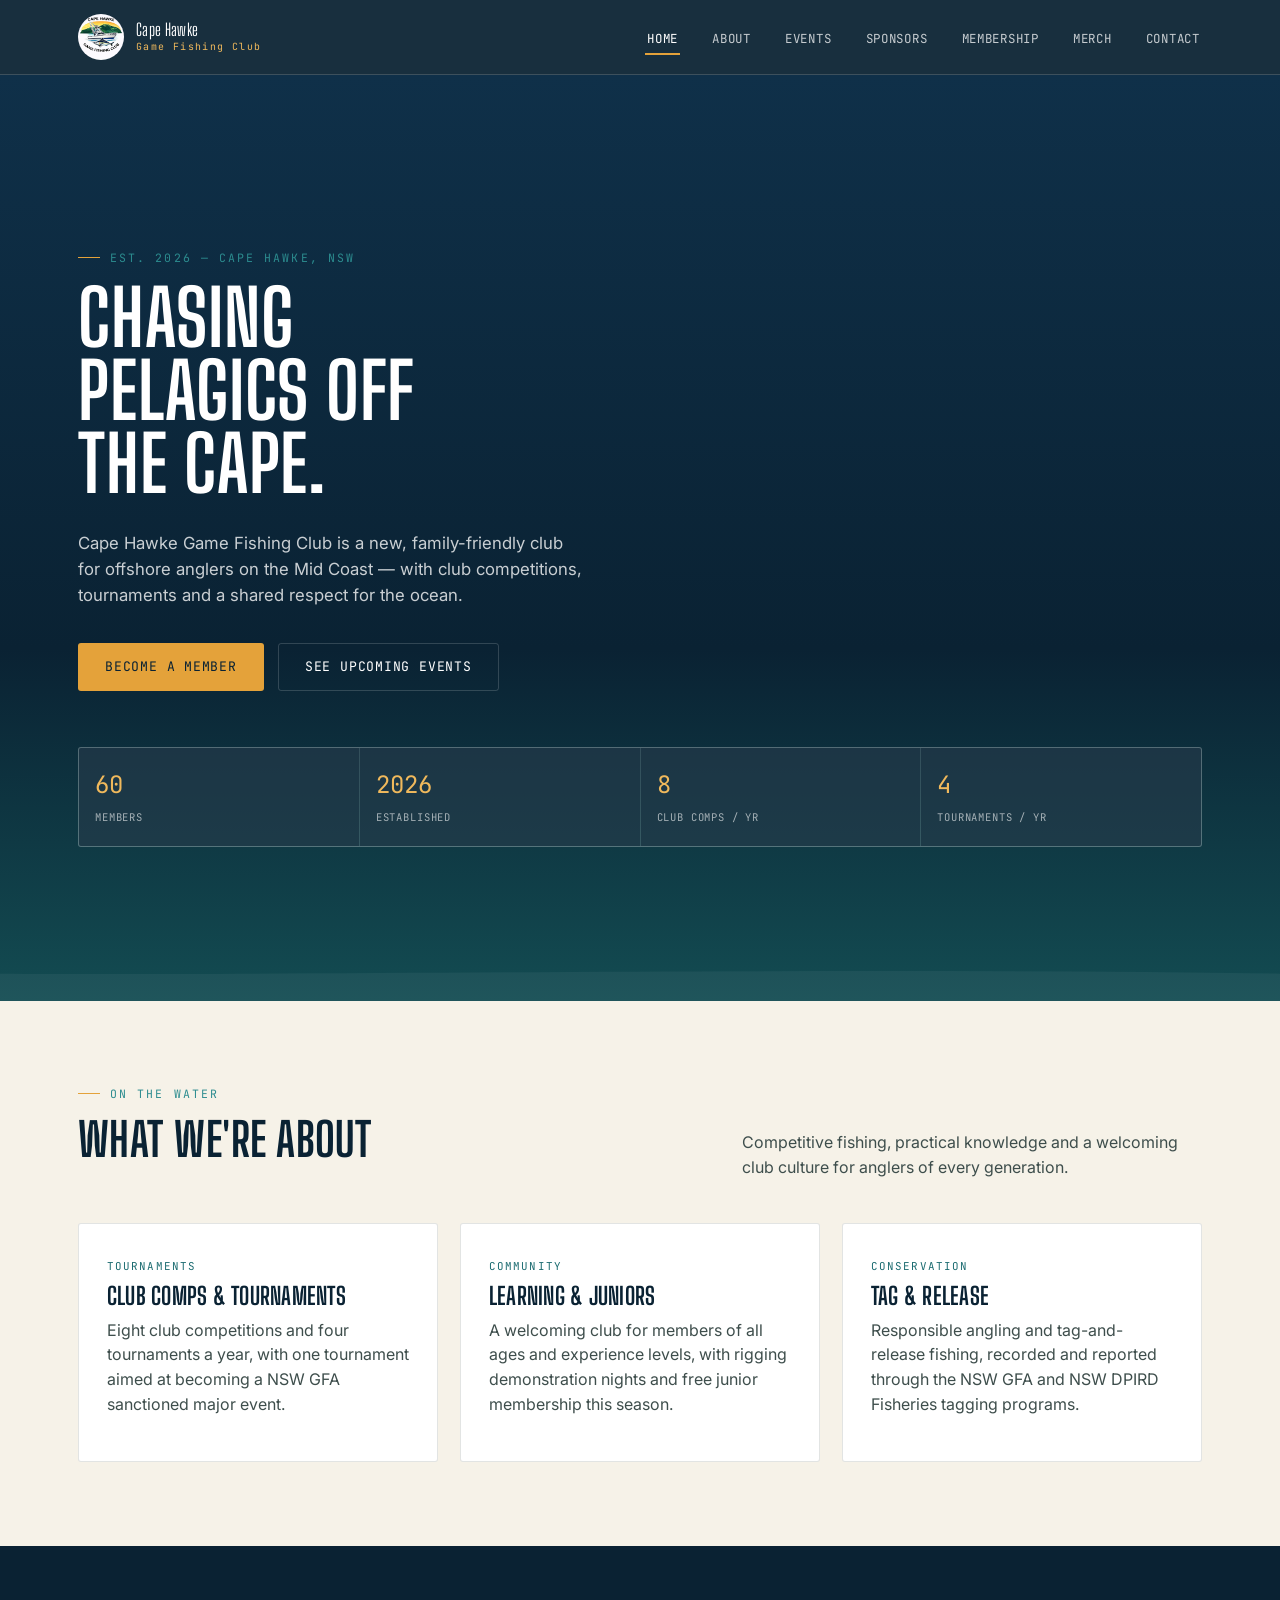
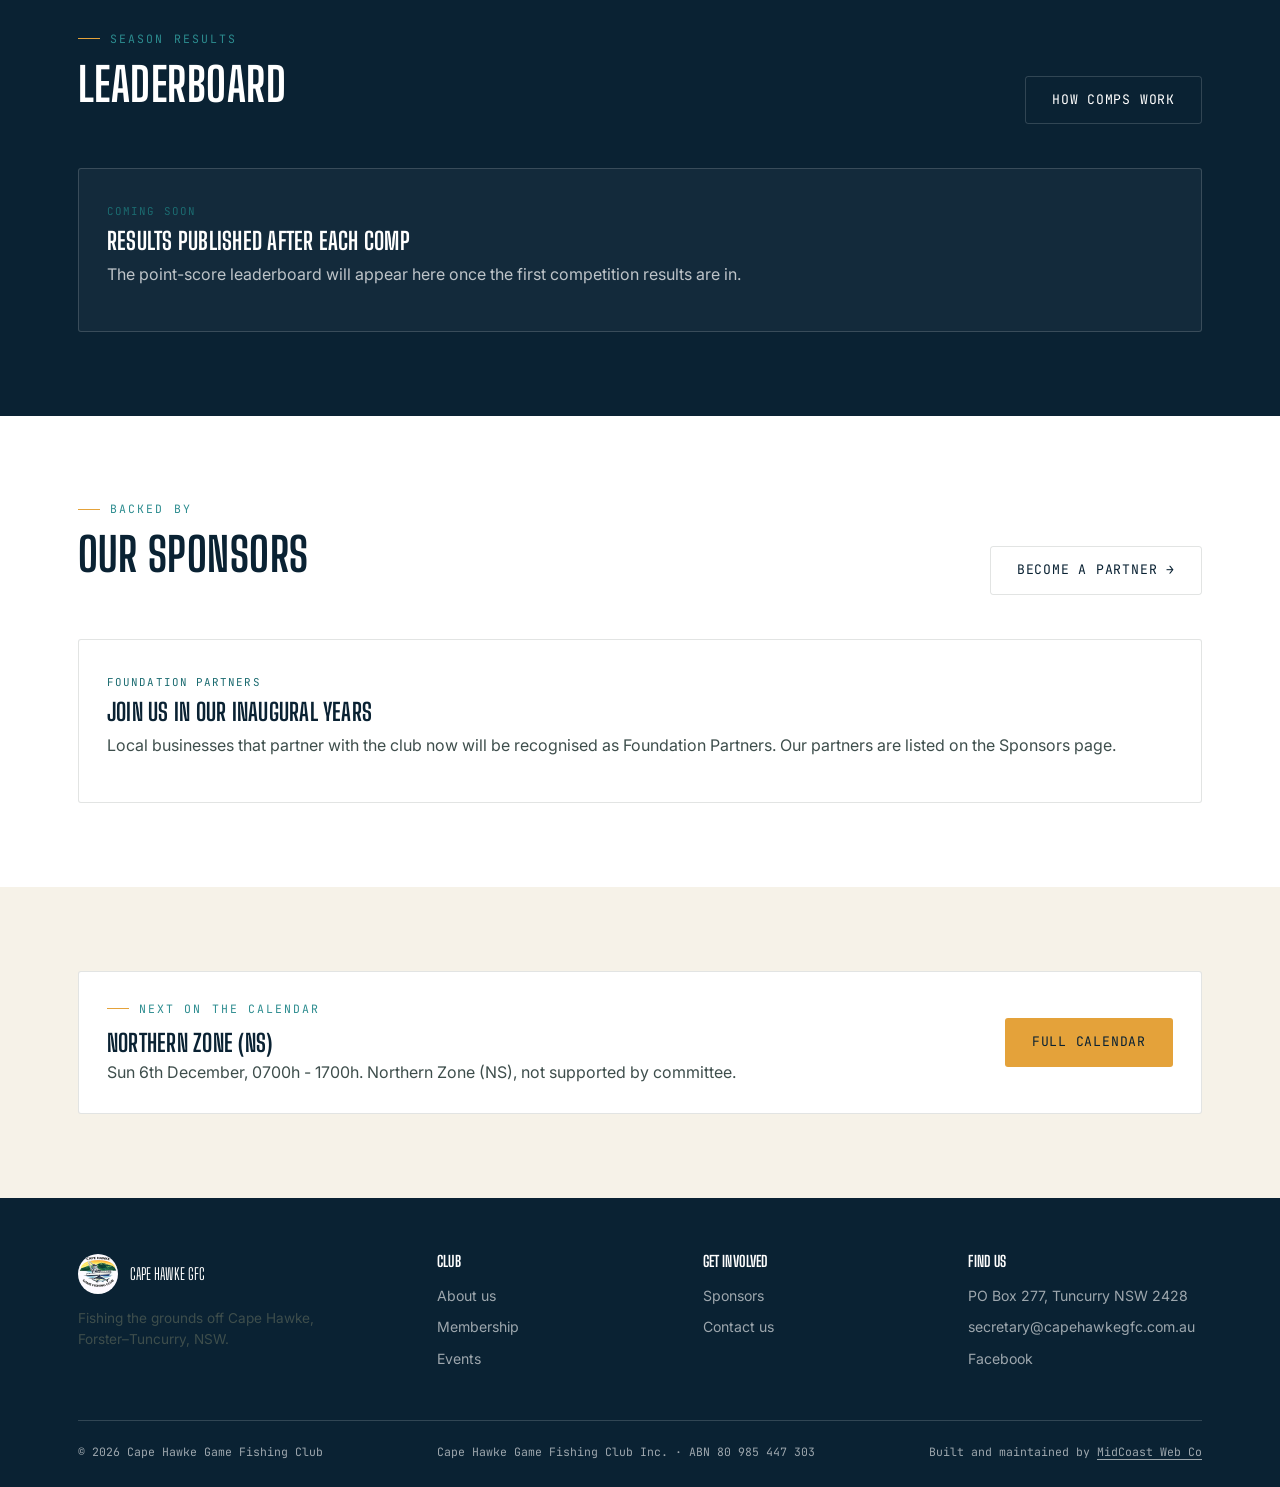
==== index.html @ 7301e750 "Update calendar from Annual Operations Planner - Coffs Harbour Hot Current Tournament now 28-31 Jan " ====
<!DOCTYPE html>
<html lang="en">
<head>
<meta charset="UTF-8"><meta name="viewport" content="width=device-width, initial-scale=1.0">
<title>Cape Hawke Game Fishing Club</title>
<meta name="description" content="Cape Hawke Game Fishing Club, Forster–Tuncurry NSW. Offshore game fishing, club tournaments, membership, sponsors and the season calendar.">
<link rel="canonical" href="https://capehawkegfc.com.au/">
<meta property="og:type" content="website">
<meta property="og:site_name" content="Cape Hawke Game Fishing Club">
<meta property="og:title" content="Cape Hawke Game Fishing Club">
<meta property="og:description" content="Cape Hawke Game Fishing Club, Forster–Tuncurry NSW. Offshore game fishing, club tournaments, membership, sponsors and the season calendar.">
<meta property="og:url" content="https://capehawkegfc.com.au/">
<meta property="og:image" content="https://capehawkegfc.com.au/assets/logo.jpg">

<link rel="preconnect" href="https://fonts.googleapis.com"><link href="https://fonts.googleapis.com/css2?family=Big+Shoulders+Display:wght@600;700;800&family=Inter:wght@400;500;600&family=JetBrains+Mono:wght@400;500&display=swap" rel="stylesheet">
<link rel="stylesheet" href="css/styles.css?v=20261016">
<script type="application/ld+json">{"@context": "https://schema.org", "@type": "SportsOrganization", "name": "Cape Hawke Game Fishing Club", "url": "https://capehawkegfc.com.au/", "logo": "https://capehawkegfc.com.au/assets/logo.jpg", "email": "secretary@capehawkegfc.com.au", "sport": "Game fishing", "address": {"@type": "PostalAddress", "streetAddress": "PO Box 277", "addressLocality": "Tuncurry", "addressRegion": "NSW", "postalCode": "2428", "addressCountry": "AU"}, "sameAs": ["https://www.facebook.com/profile.php?id=61580954534318"]}</script>
</head>
<body>
<header class="site-header"><nav class="nav">
  <a class="brand" href="index.html"><img src="assets/logo.jpg" alt="Cape Hawke Game Fishing Club logo"><span class="brand-text"><span class="name">Cape Hawke</span><span class="sub">Game Fishing Club</span></span></a>
  <button class="nav-toggle" aria-label="Toggle menu" aria-expanded="false">☰ Menu</button>
  <ul class="nav-links"><li><a href="index.html" aria-current="page">Home</a></li><li><a href="about.html">About</a></li><li><a href="events.html">Events</a></li><li><a href="sponsors.html">Sponsors</a></li><li><a href="membership.html">Membership</a></li><li><a href="shop.html">Merch</a></li><li><a href="contact.html">Contact</a></li></ul>
</nav></header>
<main>
<section class="hero"><div class="hero-inner">
  <div class="eyebrow">Est. 2026 — Cape Hawke, NSW</div>
  <h1>Chasing pelagics off the Cape.</h1>
  <p class="lede">Cape Hawke Game Fishing Club is a new, family-friendly club for offshore anglers on the Mid Coast — with club competitions, tournaments and a shared respect for the ocean.</p>
  <div class="hero-actions"><a class="btn btn-gold" href="membership.html">Become a member</a><a class="btn btn-outline" href="events.html">See upcoming events</a></div>
  <div class="hero-stats"><div class="hero-stat"><span class="num">60</span><span class="label">Members</span></div><div class="hero-stat"><span class="num">2026</span><span class="label">Established</span></div><div class="hero-stat"><span class="num">8</span><span class="label">Club comps / yr</span></div><div class="hero-stat"><span class="num">4</span><span class="label">Tournaments / yr</span></div></div>
</div><svg class="tideline" viewBox="0 0 1440 64" preserveAspectRatio="none" style="position:absolute;bottom:0;left:0;"><path data-base="M0,32 C 300,32 900,32 1440,32 L1440,64 L0,64 Z" fill="rgba(255,255,255,0.05)"></path></svg></section>
<section class="section-sand"><div class="container"><div class="section-head"><div><div class="eyebrow">On the water</div><h2>What we're about</h2></div><p>Competitive fishing, practical knowledge and a welcoming club culture for anglers of every generation.</p></div>
  <div class="grid-3"><div class="card"><span class="tag">Tournaments</span><h3>Club comps &amp; tournaments</h3><p>Eight club competitions and four tournaments a year, with one tournament aimed at becoming a NSW GFA sanctioned major event.</p></div><div class="card"><span class="tag">Community</span><h3>Learning &amp; juniors</h3><p>A welcoming club for members of all ages and experience levels, with rigging demonstration nights and free junior membership this season.</p></div><div class="card"><span class="tag">Conservation</span><h3>Tag &amp; release</h3><p>Responsible angling and tag-and-release fishing, recorded and reported through the NSW GFA and NSW DPIRD Fisheries tagging programs.</p></div></div>
</div></section>
<section class="section-navy"><div class="container"><div class="section-head"><div><div class="eyebrow">Season results</div><h2>Leaderboard</h2></div><a class="btn btn-outline" href="events.html">How comps work</a></div>
  <div class="card" style="background:rgba(255,255,255,0.04); border-color:var(--line-on-dark);"><span class="tag">Coming soon</span><h3 style="color:var(--white);">Results published after each comp</h3><p>The point-score leaderboard will appear here once the first competition results are in.</p></div>
</div></section>
<section class="section-white"><div class="container"><div class="section-head"><div><div class="eyebrow">Backed by</div><h2>Our sponsors</h2></div><a class="btn btn-outline-dark" href="sponsors.html">Become a partner →</a></div><div class="card"><span class="tag">Foundation Partners</span><h3>Join us in our inaugural years</h3><p>Local businesses that partner with the club now will be recognised as Foundation Partners. Our partners are listed on the Sponsors page.</p></div></div></section>
<section class="section-sand"><div class="container"><div class="card" id="next-event" style="display:flex;align-items:center;justify-content:space-between;gap:24px;flex-wrap:wrap;"><div><div class="eyebrow">Next on the calendar</div><h3 style="margin-bottom:6px;">Season calendar coming soon</h3><p style="margin:0;">Competition and tournament dates will be published here. Committee meetings are held monthly.</p></div><a class="btn btn-gold" href="events.html">Full calendar</a></div></div></section>
</main>
<footer class="site-footer"><div class="container"><div class="footer-grid"><div><div class="footer-brand"><img src="assets/logo.jpg" alt="Cape Hawke Game Fishing Club logo"><span style="color:var(--white);font-family:var(--font-display);text-transform:uppercase;">Cape Hawke GFC</span></div><p style="max-width:32ch;font-size:0.85rem;">Fishing the grounds off Cape Hawke, Forster–Tuncurry, NSW.</p></div><div><h4>Club</h4><ul><li><a href="about.html">About us</a></li><li><a href="membership.html">Membership</a></li><li><a href="events.html">Events</a></li></ul></div><div><h4>Get involved</h4><ul><li><a href="sponsors.html">Sponsors</a></li><li><a href="contact.html">Contact us</a></li></ul></div><div><h4>Find us</h4><ul><li>PO Box 277, Tuncurry NSW 2428</li><li><a href="mailto:secretary@capehawkegfc.com.au">secretary@capehawkegfc.com.au</a></li><li><a href="https://www.facebook.com/profile.php?id=61580954534318" target="_blank" rel="noopener">Facebook</a></li></ul></div></div><div class="footer-bottom"><span>© <span data-current-year></span> Cape Hawke Game Fishing Club</span><span>Cape Hawke Game Fishing Club Inc. · ABN 80 985 447 303</span><span>Built and maintained by <a href="https://midcoastweb.com.au" target="_blank" rel="noopener">MidCoast Web Co</a></span></div></div></footer><script src="js/main.js?v=20261016"></script><script src="js/events.js?v=20261016b"></script>
</body></html>
---- css/styles.css ----
/* ==========================================================================
   Cape Hawke Game Fishing Club — Design Tokens
   Palette pulled from the club burgee: deep offshore navy, headland teal,
   sunset gold, sand. Display type is a condensed flag-signal face; body is
   a quiet workhorse sans; a mono face carries tournament/weigh-in data.
   ========================================================================== */

:root {
  --navy-deep:   #0A2233;
  --navy:        #0F3049;
  --teal-deep:   #134C52;
  --teal:        #1B6B70;
  --teal-bright: #2C8C8F;
  --gold:        #E4A23A;
  --gold-bright: #F0B95C;
  --sand:        #F6F2E8;
  --sand-dim:    #EEE7D6;
  --ink:         #14211F;
  --ink-soft:    #3E4E4C;
  --white:       #FFFFFF;
  --line:        rgba(20, 33, 31, 0.12);
  --line-on-dark: rgba(255, 255, 255, 0.16);

  --font-display: 'Big Shoulders Display', sans-serif;
  --font-body: 'Inter', -apple-system, BlinkMacSystemFont, sans-serif;
  --font-mono: 'JetBrains Mono', 'Courier New', monospace;

  --radius: 3px;
  --container: 1180px;
}

* { box-sizing: border-box; }
html { scroll-behavior: smooth; }

body {
  margin: 0;
  font-family: var(--font-body);
  color: var(--ink);
  background: var(--sand);
  -webkit-font-smoothing: antialiased;
  line-height: 1.55;
}

h1, h2, h3, h4 {
  font-family: var(--font-display);
  font-weight: 700;
  text-transform: uppercase;
  letter-spacing: 0.01em;
  line-height: 0.95;
  margin: 0 0 0.4em;
  color: var(--navy-deep);
}

h1 { font-size: clamp(2.6rem, 6vw, 5rem); }
h2 { font-size: clamp(1.9rem, 4vw, 2.9rem); }
h3 { font-size: clamp(1.2rem, 2.4vw, 1.5rem); }

p { margin: 0 0 1em; color: var(--ink-soft); }

a { color: inherit; text-decoration: none; }

img { max-width: 100%; display: block; }

.container {
  max-width: var(--container);
  margin: 0 auto;
  padding: 0 28px;
}

.eyebrow {
  font-family: var(--font-mono);
  font-size: 0.72rem;
  letter-spacing: 0.18em;
  text-transform: uppercase;
  color: var(--teal-bright);
  display: flex;
  align-items: center;
  gap: 10px;
  margin-bottom: 14px;
}

.eyebrow::before {
  content: '';
  width: 22px;
  height: 1px;
  background: var(--gold);
  display: inline-block;
}

/* ---------- Buttons ---------- */
.btn {
  display: inline-flex;
  align-items: center;
  gap: 8px;
  font-family: var(--font-mono);
  font-size: 0.82rem;
  letter-spacing: 0.06em;
  text-transform: uppercase;
  padding: 13px 26px;
  border-radius: var(--radius);
  border: 1px solid transparent;
  cursor: pointer;
  transition: transform 0.15s ease, background 0.2s ease, color 0.2s ease, border-color 0.2s ease;
}
.btn:hover { transform: translateY(-1px); }
.btn:focus-visible { outline: 2px solid var(--gold); outline-offset: 2px; }

.btn-gold {
  background: var(--gold);
  color: var(--navy-deep);
}
.btn-gold:hover { background: var(--gold-bright); }

.btn-outline {
  background: transparent;
  border-color: var(--line-on-dark);
  color: var(--white);
}
.btn-outline:hover { border-color: var(--gold); color: var(--gold-bright); }

.btn-outline-dark {
  background: transparent;
  border-color: var(--line);
  color: var(--navy-deep);
}
.btn-outline-dark:hover { border-color: var(--teal); color: var(--teal-deep); }

/* ---------- Header / Nav ---------- */
.site-header {
  position: sticky;
  top: 0;
  z-index: 100;
  background: rgba(10, 34, 51, 0.94);
  backdrop-filter: blur(6px);
  border-bottom: 1px solid var(--line-on-dark);
}

.nav {
  display: flex;
  align-items: center;
  justify-content: space-between;
  padding: 14px 28px;
  max-width: var(--container);
  margin: 0 auto;
}

.brand {
  display: flex;
  align-items: center;
  gap: 12px;
}
.brand img {
  height: 46px;
  width: 46px;
  border-radius: 50%;
  object-fit: cover;
  background: var(--white);
}
.brand-text {
  font-family: var(--font-display);
  color: var(--white);
  line-height: 1;
}
.brand-text .name {
  font-size: 1.05rem;
  letter-spacing: 0.02em;
  display: block;
}
.brand-text .sub {
  font-family: var(--font-mono);
  text-transform: none;
  font-size: 0.62rem;
  letter-spacing: 0.14em;
  color: var(--gold-bright);
  display: block;
  margin-top: 3px;
}

.nav-links {
  display: flex;
  gap: 30px;
  list-style: none;
  margin: 0;
  padding: 0;
}
.nav-links a {
  font-family: var(--font-mono);
  font-size: 0.78rem;
  letter-spacing: 0.06em;
  text-transform: uppercase;
  color: rgba(255,255,255,0.75);
  padding: 6px 2px;
  border-bottom: 2px solid transparent;
  transition: color 0.2s ease, border-color 0.2s ease;
}
.nav-links a:hover,
.nav-links a[aria-current="page"] {
  color: var(--white);
  border-color: var(--gold);
}

.nav-toggle {
  display: none;
  background: none;
  border: 1px solid var(--line-on-dark);
  color: var(--white);
  padding: 8px 10px;
  border-radius: var(--radius);
  cursor: pointer;
}

/* ---------- Tide line signature element ---------- */
.tideline {
  display: block;
  width: 100%;
  height: 64px;
  line-height: 0;
}
.tideline path {
  transition: d 0.6s ease;
}

.tideline-dark { background: var(--navy-deep); }
.tideline-sand { background: var(--sand); }

/* ---------- Hero ---------- */
.hero {
  position: relative;
  background: linear-gradient(180deg, var(--navy) 0%, var(--navy-deep) 62%, var(--teal-deep) 100%);
  color: var(--white);
  overflow: hidden;
}
.hero-inner {
  max-width: var(--container);
  margin: 0 auto;
  padding: 90px 28px 70px;
  position: relative;
  z-index: 2;
}
.hero h1 { color: var(--white); max-width: 11ch; }
.hero .lede {
  color: rgba(255,255,255,0.78);
  max-width: 46ch;
  font-size: 1.05rem;
  margin-bottom: 34px;
}
.hero-actions { display: flex; gap: 14px; flex-wrap: wrap; margin-bottom: 56px; }

.hero-stats {
  display: grid;
  grid-template-columns: repeat(4, 1fr);
  gap: 1px;
  background: var(--line-on-dark);
  border: 1px solid var(--line-on-dark);
  border-radius: var(--radius);
  overflow: hidden;
}
.hero-stat {
  background: rgba(10,34,51,0.55);
  padding: 18px 16px;
}
.hero-stat .num {
  font-family: var(--font-mono);
  font-size: 1.5rem;
  color: var(--gold-bright);
  display: block;
}
.hero-stat .label {
  font-family: var(--font-mono);
  font-size: 0.66rem;
  letter-spacing: 0.08em;
  text-transform: uppercase;
  color: rgba(255,255,255,0.6);
}

.hero-boat {
  position: absolute;
  right: -40px;
  bottom: -10px;
  width: 380px;
  opacity: 0.16;
  z-index: 1;
  filter: grayscale(1) brightness(2);
}

/* ---------- Sections ---------- */
section { padding: 84px 0; }
.section-sand { background: var(--sand); }
.section-white { background: var(--white); }
.section-navy { background: var(--navy-deep); color: var(--white); }
.section-navy h2, .section-navy h3 { color: var(--white); }
.section-navy p { color: rgba(255,255,255,0.72); }

.section-head {
  display: flex;
  justify-content: space-between;
  align-items: flex-end;
  gap: 24px;
  margin-bottom: 44px;
  flex-wrap: wrap;
}
.section-head p { max-width: 46ch; margin: 0; }

/* ---------- Cards / grids ---------- */
.grid-3 {
  display: grid;
  grid-template-columns: repeat(3, 1fr);
  gap: 22px;
}
.grid-4 {
  display: grid;
  grid-template-columns: repeat(4, 1fr);
  gap: 22px;
}
.grid-2 {
  display: grid;
  grid-template-columns: repeat(2, 1fr);
  gap: 22px;
}

.card {
  background: var(--white);
  border: 1px solid var(--line);
  border-radius: var(--radius);
  padding: 28px;
}
.card .tag {
  font-family: var(--font-mono);
  font-size: 0.68rem;
  letter-spacing: 0.1em;
  text-transform: uppercase;
  color: var(--teal);
  margin-bottom: 10px;
  display: inline-block;
}

/* ---------- Leaderboard (catch board) ---------- */
.catch-board {
  border: 1px solid var(--line-on-dark);
  border-radius: var(--radius);
  overflow: hidden;
}
.catch-row {
  display: grid;
  grid-template-columns: 60px 1fr 140px 120px;
  align-items: center;
  padding: 16px 20px;
  border-bottom: 1px solid var(--line-on-dark);
  font-family: var(--font-mono);
  font-size: 0.86rem;
}
.catch-row:last-child { border-bottom: none; }
.catch-row.head {
  background: rgba(255,255,255,0.04);
  font-size: 0.66rem;
  letter-spacing: 0.1em;
  text-transform: uppercase;
  color: rgba(255,255,255,0.5);
}
.catch-row .rank { color: var(--gold-bright); font-size: 1rem; }
.catch-row .angler { font-family: var(--font-body); color: var(--white); font-size: 0.95rem; }
.catch-row .species { color: rgba(255,255,255,0.6); }
.catch-row .weight { color: var(--gold-bright); text-align: right; }

/* ---------- Sponsor tiles ---------- */
.sponsor-tier-label {
  font-family: var(--font-mono);
  font-size: 0.72rem;
  letter-spacing: 0.14em;
  text-transform: uppercase;
  color: var(--teal);
  margin: 0 0 18px;
  padding-bottom: 10px;
  border-bottom: 1px solid var(--line);
}
.sponsor-grid {
  display: grid;
  grid-template-columns: repeat(auto-fill, minmax(200px, 1fr));
  gap: 18px;
  margin-bottom: 52px;
}
.sponsor-grid.tier-gold { grid-template-columns: repeat(auto-fit, minmax(240px, 1fr)); }
.sponsor-tile img { max-width: 100%; max-height: 104px; width: auto; height: auto; object-fit: contain; }
.sponsor-tile { position: relative; transition: box-shadow .15s ease, transform .15s ease; }
.sponsor-tile:has(a):hover { box-shadow: 0 6px 18px rgba(0,0,0,0.10); transform: translateY(-2px); }
.sponsor-tile a { display: flex; align-items: center; justify-content: center; width: 100%; min-height: 100px; color: inherit; text-decoration: none; }
.sponsor-tile a:focus-visible { outline: 3px solid var(--gold); outline-offset: 4px; border-radius: 6px; }
.tier-gold .sponsor-tile img { max-height: 120px; }
.sponsor-tile {
  background: var(--white);
  border: 1px solid var(--line);
  border-radius: var(--radius);
  padding: 22px 16px;
  display: flex;
  flex-direction: column;
  align-items: center;
  justify-content: center;
  gap: 10px;
  text-align: center;
  min-height: 150px;
}
.tier-gold .sponsor-tile { min-height: 180px; border-color: var(--gold); }
.sponsor-mark {
  width: 56px;
  height: 56px;
  border-radius: 50%;
  background: var(--sand-dim);
  border: 1px dashed var(--line);
  display: flex;
  align-items: center;
  justify-content: center;
  font-family: var(--font-mono);
  font-size: 0.7rem;
  color: var(--ink-soft);
}
.tier-gold .sponsor-mark { width: 72px; height: 72px; }
.sponsor-tile .sname {
  font-family: var(--font-display);
  text-transform: uppercase;
  font-size: 0.95rem;
  color: var(--ink);
}
.sponsor-tile .sindustry {
  font-family: var(--font-mono);
  font-size: 0.66rem;
  letter-spacing: 0.06em;
  text-transform: uppercase;
  color: var(--ink-soft);
  opacity: 0.7;
}

/* ---------- Forms ---------- */
.form-grid {
  display: grid;
  grid-template-columns: 1fr 1fr;
  gap: 18px;
}
.field { display: flex; flex-direction: column; gap: 8px; margin-bottom: 18px; }
.field.full { grid-column: 1 / -1; }
.field label {
  font-family: var(--font-mono);
  font-size: 0.7rem;
  letter-spacing: 0.08em;
  text-transform: uppercase;
  color: var(--ink-soft);
}
.field input,
.field select,
.field textarea {
  font-family: var(--font-body);
  font-size: 0.95rem;
  padding: 12px 14px;
  border: 1px solid var(--line);
  border-radius: var(--radius);
  background: var(--white);
  color: var(--ink);
}
.field textarea { resize: vertical; min-height: 120px; }
.field input:focus,
.field select:focus,
.field textarea:focus {
  outline: none;
  border-color: var(--teal);
  box-shadow: 0 0 0 3px rgba(27,107,112,0.15);
}
.form-note {
  font-family: var(--font-mono);
  font-size: 0.72rem;
  color: var(--ink-soft);
  margin-top: -6px;
}
.form-status {
  font-family: var(--font-mono);
  font-size: 0.82rem;
  padding: 12px 14px;
  border-radius: var(--radius);
  display: none;
  margin-top: 10px;
}
.form-status.show { display: block; }
.field .legend {
  font-family: var(--font-mono);
  font-size: 0.7rem;
  letter-spacing: 0.08em;
  text-transform: uppercase;
  color: var(--ink-soft);
}
.choices { display: flex; flex-wrap: wrap; gap: 10px 24px; }
.field label.choice {
  display: flex; align-items: center; gap: 8px;
  font-family: var(--font-body); font-size: 0.95rem;
  letter-spacing: 0; text-transform: none; color: var(--ink);
}
.field .choice input { width: auto; padding: 0; }
.hp { position: absolute; left: -9999px; opacity: 0; height: 0; width: 0; }
.form-status.err { background: rgba(179,38,30,0.10); color: #8a1c15; }
.form-status.ok { background: rgba(27,107,112,0.12); color: var(--teal-deep); }

/* ---------- Timeline / list rows ---------- */
.info-row {
  display: flex;
  justify-content: space-between;
  gap: 20px;
  padding: 22px 0;
  border-bottom: 1px solid var(--line);
  flex-wrap: wrap;
}
.info-row:last-child { border-bottom: none; }
.info-row .when {
  font-family: var(--font-mono);
  font-size: 0.78rem;
  color: var(--teal-deep);
  min-width: 160px;
}
.info-row .what { flex: 1; min-width: 240px; }
.info-row .what h4 { margin-bottom: 4px; font-size: 1.05rem; }
.info-row .what p { margin: 0; font-size: 0.92rem; }

/* ---------- Footer ---------- */
.site-footer {
  background: var(--navy-deep);
  color: rgba(255,255,255,0.6);
  padding: 56px 0 26px;
}
.footer-grid {
  display: grid;
  grid-template-columns: 1.4fr 1fr 1fr 1fr;
  gap: 32px;
  margin-bottom: 40px;
}
.footer-grid h4 {
  color: var(--white);
  font-size: 0.95rem;
  margin-bottom: 16px;
}
.footer-grid ul { list-style: none; padding: 0; margin: 0; }
.footer-grid li { margin-bottom: 10px; font-size: 0.88rem; }
.footer-grid a:hover { color: var(--gold-bright); }
.footer-brand { display: flex; align-items: center; gap: 12px; margin-bottom: 14px; }
.footer-brand img { height: 40px; width: 40px; border-radius: 50%; background: var(--white); }
.footer-bottom {
  border-top: 1px solid var(--line-on-dark);
  padding-top: 22px;
  display: flex;
  justify-content: space-between;
  font-family: var(--font-mono);
  font-size: 0.72rem;
  flex-wrap: wrap;
  gap: 10px;
}

/* ---------- Placeholder badge ---------- */
.placeholder-flag {
  position: fixed;
  bottom: 18px;
  right: 18px;
  background: var(--gold);
  color: var(--navy-deep);
  font-family: var(--font-mono);
  font-size: 0.68rem;
  letter-spacing: 0.06em;
  text-transform: uppercase;
  padding: 9px 14px;
  border-radius: var(--radius);
  z-index: 200;
  box-shadow: 0 6px 18px rgba(0,0,0,0.25);
}

/* ---------- Responsive ---------- */
@media (max-width: 900px) {
  .grid-3, .grid-4, .footer-grid, .sponsor-grid { grid-template-columns: repeat(2, 1fr); }
  .form-grid { grid-template-columns: 1fr; }
  .hero-stats { grid-template-columns: repeat(2, 1fr); }
}

@media (max-width: 720px) {
  .nav-links { display: none; }
  .nav-toggle { display: inline-flex; }
  .nav-links.open {
    display: flex;
    position: absolute;
    top: 74px;
    left: 0;
    right: 0;
    background: var(--navy-deep);
    flex-direction: column;
    padding: 18px 28px 26px;
    gap: 18px;
    border-bottom: 1px solid var(--line-on-dark);
  }
  .grid-3, .grid-4, .grid-2, .footer-grid, .sponsor-grid, .sponsor-grid.tier-gold { grid-template-columns: 1fr; }
  .catch-row { grid-template-columns: 40px 1fr 90px; font-size: 0.78rem; }
  .catch-row .weight { display: none; }
  .catch-row.head .weight { display: none; }
  section { padding: 56px 0; }
  .info-row .when { min-width: 100%; }
}

@media (prefers-reduced-motion: reduce) {
  html { scroll-behavior: auto; }
  .tideline path, .btn { transition: none; }
}

.footer-bottom a { color: inherit; text-decoration: underline; text-underline-offset: 3px; }
.footer-bottom a:hover { color: var(--gold); }

/* ---------- Merch shop ---------- */
.product-card { display: flex; flex-direction: column; gap: 10px; }
.product-card h3 { margin: 0; }
.product-card p { margin: 0; }
.product-price { font-family: var(--font-mono); color: var(--teal-deep); }
.product-img { width: 100%; aspect-ratio: 4 / 3; object-fit: cover; border-radius: var(--radius); }
.product-img-ph { display: flex; align-items: center; justify-content: center; background: linear-gradient(160deg, var(--navy-deep), var(--teal-deep)); color: rgba(255,255,255,0.7); font-family: var(--font-mono); letter-spacing: 0.2em; }
.product-card .field { margin-bottom: 0; }
.cart-line { display: grid; grid-template-columns: 1fr auto auto auto; gap: 16px; align-items: center; padding: 14px 0; border-bottom: 1px solid var(--line); }
.cart-name { display: flex; flex-direction: column; gap: 2px; }
.cart-name span { font-size: 0.85rem; color: var(--ink-soft); }
.cart-qty { display: flex; align-items: center; gap: 10px; }
.qty-btn { width: 32px; height: 32px; border: 1px solid var(--line); background: var(--white); border-radius: var(--radius); cursor: pointer; font-size: 1.1rem; }
.link-btn { background: none; border: 0; color: var(--teal-deep); text-decoration: underline; cursor: pointer; font: inherit; }
.cart-total { display: flex; flex-wrap: wrap; justify-content: flex-end; gap: 6px 22px; padding: 18px 0; font-family: var(--font-mono); }
#cart .btn[disabled] { opacity: 0.5; cursor: not-allowed; }
#shop-banner, #paid-msg { margin-bottom: 22px; }
@media (max-width: 720px) { .cart-line { grid-template-columns: 1fr auto; } }

.form-status[hidden] { display: none; }

/* Season calendar */
.cal-filters { display: flex; flex-wrap: wrap; gap: 8px; margin-bottom: 16px; }
.cal-chip { font: inherit; font-size: 0.8rem; padding: 6px 12px 6px 28px; border-radius: 999px; border: 1px solid var(--line, #d9d2c3); background: #fff; color: var(--navy, #0f2a3d); cursor: pointer; position: relative; text-align: left; }
.cal-chip::before { content: ''; position: absolute; left: 10px; top: 50%; width: 10px; height: 10px; margin-top: -5px; border-radius: 50%; background: var(--c, #333); }
.cal-chip[aria-pressed="false"] { opacity: 0.45; text-decoration: line-through; }
.cal-past { margin-bottom: 20px; padding-left: 14px; }
.c-meeting { --c: #c0392b; } .c-tournament { --c: #3f8f3a; } .c-points { --c: #1a1a1a; }
.c-pointsnz, .c-nz { --c: #1f4fd1; } .c-other { --c: #8b1e1e; } .c-social { --c: #d02aa8; }
.c-pointsnz { --c: #1f4fd1; }
.cal-month { background: #fff; border: 1px solid var(--line, #d9d2c3); border-radius: 12px; padding: 8px 20px 12px; margin-bottom: 16px; }
.cal-month h3 { margin: 12px 0 8px; }
.cal-row { display: grid; grid-template-columns: 110px 1fr auto; gap: 12px; align-items: baseline; padding: 10px 0 10px 14px; border-top: 1px solid var(--line, #e6e0d2); border-left: 4px solid var(--c, #333); margin-top: 6px; }
.cal-row.c-nz .cal-what strong { font-weight: 500; }
.cal-row.past { opacity: 0.5; }
.cal-day { font-family: var(--font-mono, monospace); font-size: 0.85rem; }
.cal-what strong { color: var(--c); font-weight: 600; }
.cal-what em { display: block; font-style: normal; font-size: 0.85rem; opacity: 0.75; }
.cal-time { font-family: var(--font-mono, monospace); font-size: 0.85rem; white-space: nowrap; }
@media (max-width: 560px) { .cal-row { grid-template-columns: 1fr auto; } .cal-day { grid-column: 1 / -1; } }
.cal-past { padding: 8px 16px; font-size: 0.85rem; }
.cal-past::before { display: none; }


/* Inline links to GFAA / NSW GFA / DPIRD rules */
.card p a[target="_blank"],.section-head p a[target="_blank"]{color:#1a5fb4;text-decoration:underline;text-underline-offset:3px}
.card p a[target="_blank"]:hover,.section-head p a[target="_blank"]:hover{color:#0f3f80}
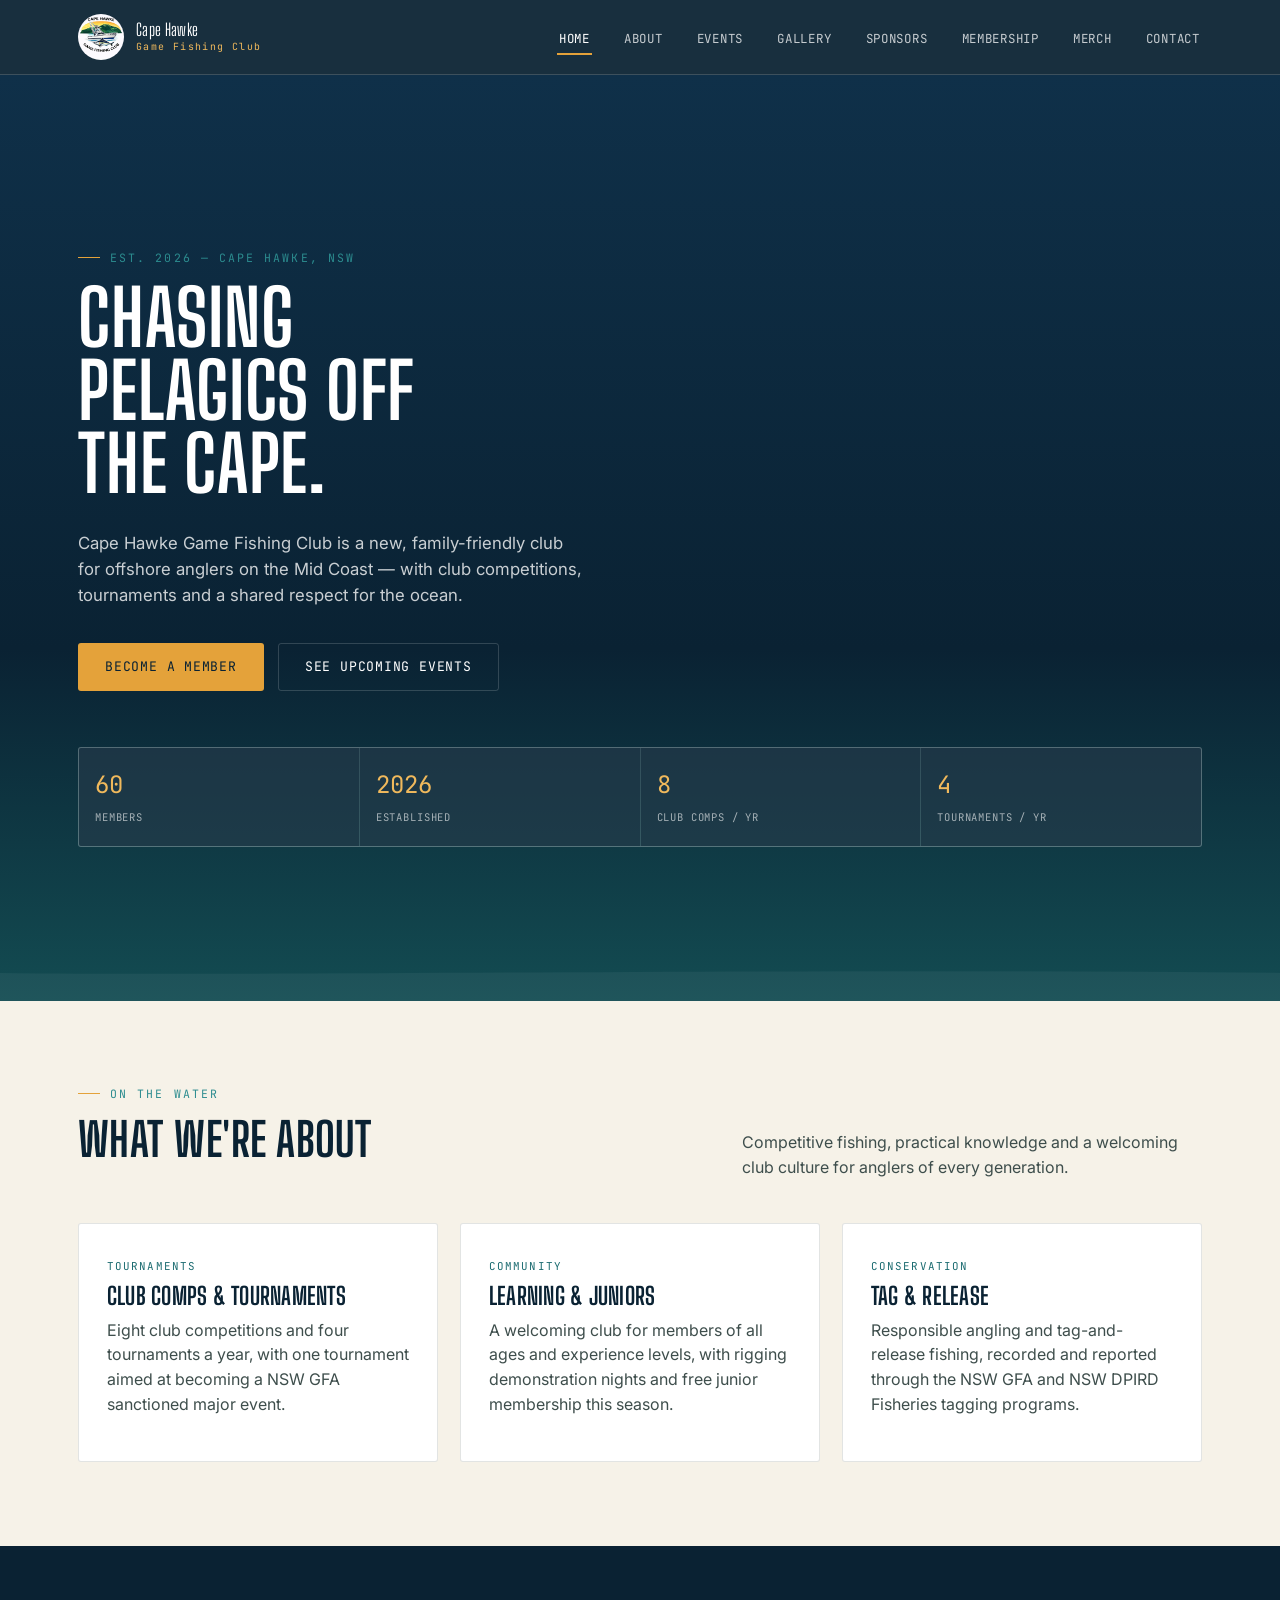
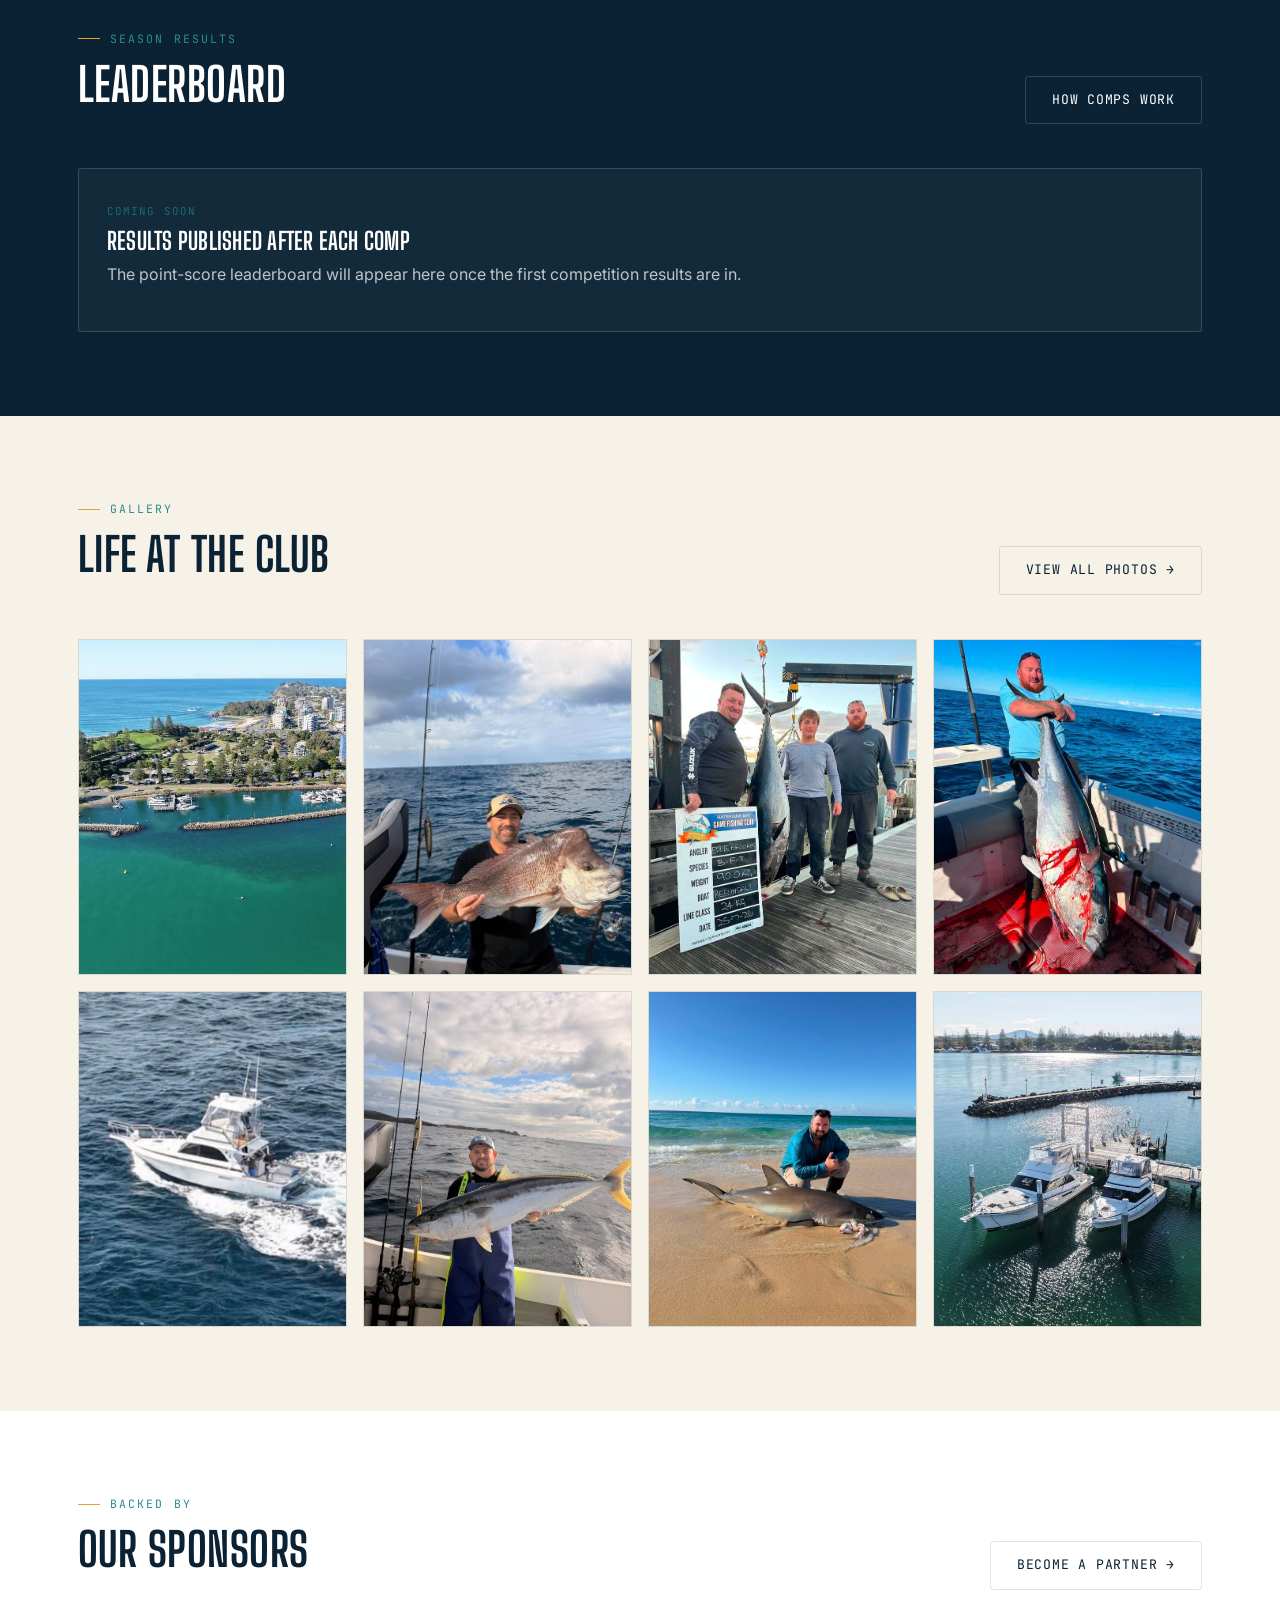
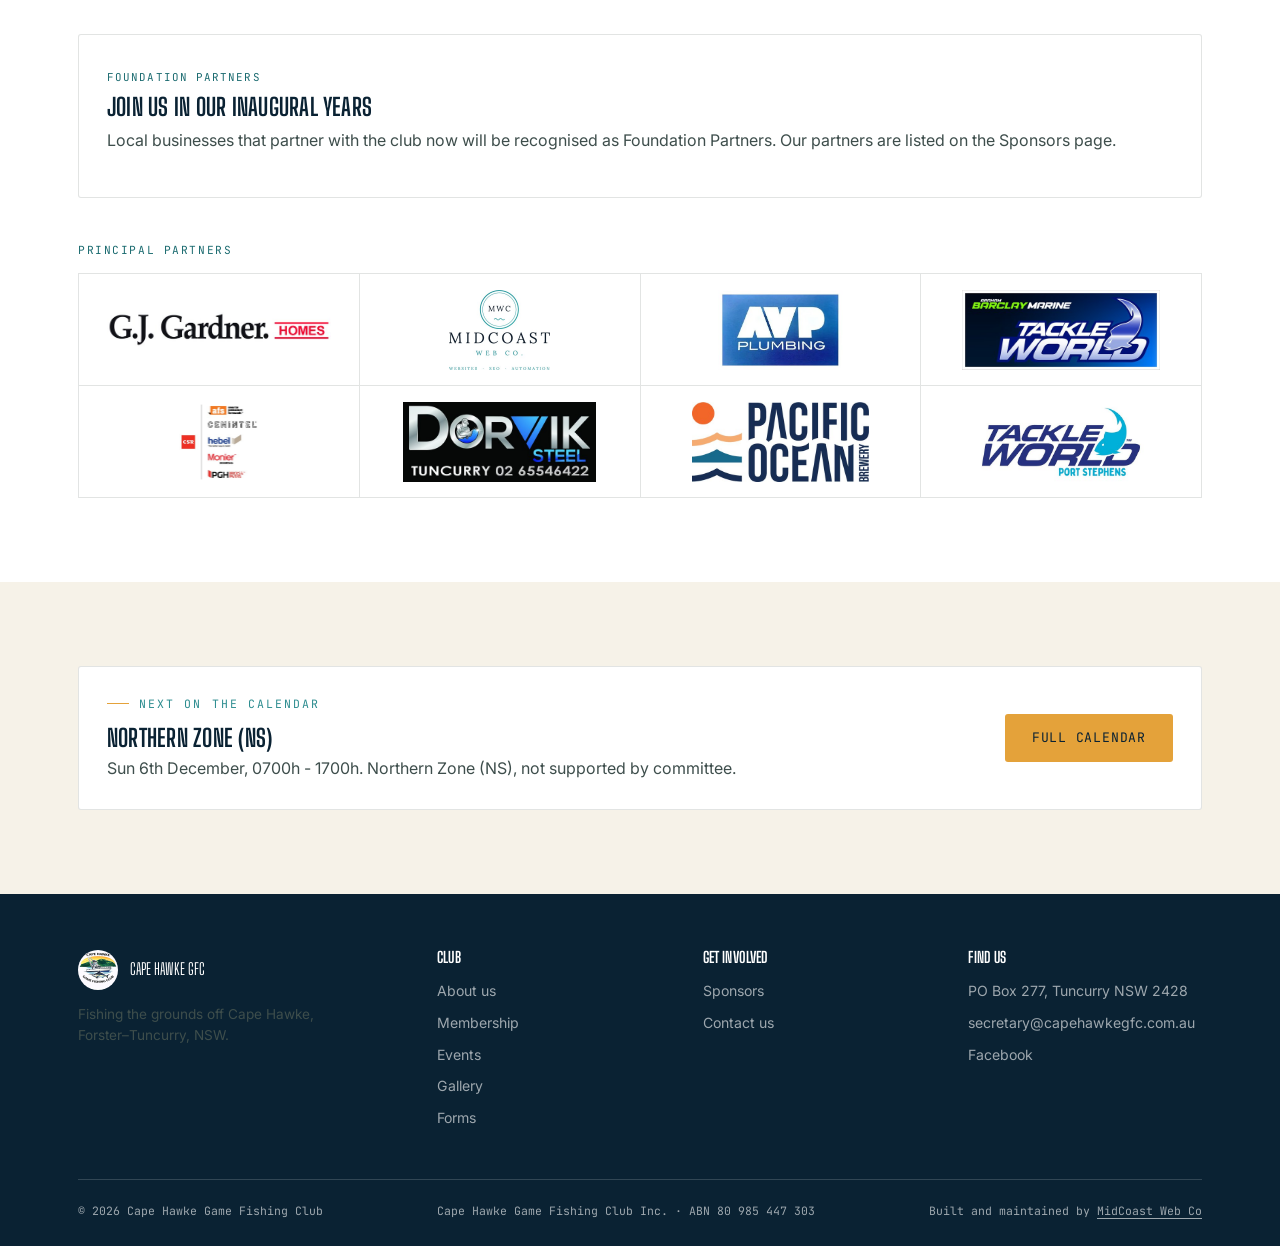
==== commit d6dc2601: "Add gallery, forms page, boat safety online form, Principal Partners logo strip Co-Authored-By: Clau" ====
--- a/index.html
+++ b/index.html
@@ -13,14 +13,14 @@
 <meta property="og:image" content="https://capehawkegfc.com.au/assets/logo.jpg">
 
 <link rel="preconnect" href="https://fonts.googleapis.com"><link href="https://fonts.googleapis.com/css2?family=Big+Shoulders+Display:wght@600;700;800&family=Inter:wght@400;500;600&family=JetBrains+Mono:wght@400;500&display=swap" rel="stylesheet">
-<link rel="stylesheet" href="css/styles.css?v=20261016">
+<link rel="stylesheet" href="css/styles.css?v=20261017">
 <script type="application/ld+json">{"@context": "https://schema.org", "@type": "SportsOrganization", "name": "Cape Hawke Game Fishing Club", "url": "https://capehawkegfc.com.au/", "logo": "https://capehawkegfc.com.au/assets/logo.jpg", "email": "secretary@capehawkegfc.com.au", "sport": "Game fishing", "address": {"@type": "PostalAddress", "streetAddress": "PO Box 277", "addressLocality": "Tuncurry", "addressRegion": "NSW", "postalCode": "2428", "addressCountry": "AU"}, "sameAs": ["https://www.facebook.com/profile.php?id=61580954534318"]}</script>
 </head>
 <body>
 <header class="site-header"><nav class="nav">
   <a class="brand" href="index.html"><img src="assets/logo.jpg" alt="Cape Hawke Game Fishing Club logo"><span class="brand-text"><span class="name">Cape Hawke</span><span class="sub">Game Fishing Club</span></span></a>
   <button class="nav-toggle" aria-label="Toggle menu" aria-expanded="false">☰ Menu</button>
-  <ul class="nav-links"><li><a href="index.html" aria-current="page">Home</a></li><li><a href="about.html">About</a></li><li><a href="events.html">Events</a></li><li><a href="sponsors.html">Sponsors</a></li><li><a href="membership.html">Membership</a></li><li><a href="shop.html">Merch</a></li><li><a href="contact.html">Contact</a></li></ul>
+  <ul class="nav-links"><li><a href="index.html" aria-current="page">Home</a></li><li><a href="about.html">About</a></li><li><a href="events.html">Events</a></li><li><a href="gallery.html">Gallery</a></li><li><a href="sponsors.html">Sponsors</a></li><li><a href="membership.html">Membership</a></li><li><a href="shop.html">Merch</a></li><li><a href="contact.html">Contact</a></li></ul>
 </nav></header>
 <main>
 <section class="hero"><div class="hero-inner">
@@ -36,8 +36,8 @@
 <section class="section-navy"><div class="container"><div class="section-head"><div><div class="eyebrow">Season results</div><h2>Leaderboard</h2></div><a class="btn btn-outline" href="events.html">How comps work</a></div>
   <div class="card" style="background:rgba(255,255,255,0.04); border-color:var(--line-on-dark);"><span class="tag">Coming soon</span><h3 style="color:var(--white);">Results published after each comp</h3><p>The point-score leaderboard will appear here once the first competition results are in.</p></div>
 </div></section>
-<section class="section-white"><div class="container"><div class="section-head"><div><div class="eyebrow">Backed by</div><h2>Our sponsors</h2></div><a class="btn btn-outline-dark" href="sponsors.html">Become a partner →</a></div><div class="card"><span class="tag">Foundation Partners</span><h3>Join us in our inaugural years</h3><p>Local businesses that partner with the club now will be recognised as Foundation Partners. Our partners are listed on the Sponsors page.</p></div></div></section>
+<section class="section-sand"><div class="container"><div class="section-head"><div><div class="eyebrow">Gallery</div><h2>Life at the club</h2></div><a class="btn btn-outline-dark" href="gallery.html">View all photos →</a></div><div class="g-strip"><a href="gallery.html"><img src="assets/gallery/g01.jpg" alt="Aerial view of the Forster-Tuncurry breakwall and Wallis Lake entrance" loading="lazy"></a><a href="gallery.html"><img src="assets/gallery/g03.jpg" alt="Angler holding a big snapper on board" loading="lazy"></a><a href="gallery.html"><img src="assets/gallery/g02.jpg" alt="Three anglers with a large tuna at the weigh-in on the wharf" loading="lazy"></a><a href="gallery.html"><img src="assets/gallery/g06.jpg" alt="Angler holding a tuna in the cockpit under blue skies" loading="lazy"></a><a href="gallery.html"><img src="assets/gallery/g07.jpg" alt="Game boat cruising offshore seen from above" loading="lazy"></a><a href="gallery.html"><img src="assets/gallery/g14.jpg" alt="Angler holding a kingfish on the boat" loading="lazy"></a><a href="gallery.html"><img src="assets/gallery/g10.jpg" alt="Angler crouched beside a shark on the beach" loading="lazy"></a><a href="gallery.html"><img src="assets/gallery/g12.jpg" alt="Boats berthed in the marina behind the breakwall" loading="lazy"></a></div></div></section><section class="section-white"><div class="container"><div class="section-head"><div><div class="eyebrow">Backed by</div><h2>Our sponsors</h2></div><a class="btn btn-outline-dark" href="sponsors.html">Become a partner →</a></div><div class="card"><span class="tag">Foundation Partners</span><h3>Join us in our inaugural years</h3><p>Local businesses that partner with the club now will be recognised as Foundation Partners. Our partners are listed on the Sponsors page.</p></div><div class="pp-strip"><div class="pp-label">Principal Partners</div><div class="pp-row"><a class="pp-logo" href="sponsors.html" aria-label="G.J. Gardner Homes"><img src="assets/sponsors/gj-gardner-homes.jpg" alt="" loading="lazy"></a><a class="pp-logo" href="sponsors.html" aria-label="MidCoast Web Co"><img src="assets/sponsors/midcoast-web-co.jpg" alt="" loading="lazy"></a><a class="pp-logo" href="sponsors.html" aria-label="AVP Plumbing"><img src="assets/sponsors/avp-plumbing.jpg" alt="" loading="lazy"></a><a class="pp-logo" href="sponsors.html" aria-label="Barclay's Tackleworld Forster"><img src="assets/sponsors/barclays-tackleworld-forster.jpg" alt="" loading="lazy"></a><a class="pp-logo" href="sponsors.html" aria-label="CSR PGH"><img src="assets/sponsors/csr-pgh.jpg" alt="" loading="lazy"></a><a class="pp-logo" href="sponsors.html" aria-label="Dorvik Steel"><img src="assets/sponsors/dorvik-steel.jpg" alt="" loading="lazy"></a><a class="pp-logo" href="sponsors.html" aria-label="Pacific Ocean Brewery"><img src="assets/sponsors/pacific-ocean-brewery.jpg" alt="" loading="lazy"></a><a class="pp-logo" href="sponsors.html" aria-label="Tackleworld Port Stephens"><img src="assets/sponsors/tackleworld-port-stephens.jpg" alt="" loading="lazy"></a></div></div></div></section>
 <section class="section-sand"><div class="container"><div class="card" id="next-event" style="display:flex;align-items:center;justify-content:space-between;gap:24px;flex-wrap:wrap;"><div><div class="eyebrow">Next on the calendar</div><h3 style="margin-bottom:6px;">Season calendar coming soon</h3><p style="margin:0;">Competition and tournament dates will be published here. Committee meetings are held monthly.</p></div><a class="btn btn-gold" href="events.html">Full calendar</a></div></div></section>
 </main>
-<footer class="site-footer"><div class="container"><div class="footer-grid"><div><div class="footer-brand"><img src="assets/logo.jpg" alt="Cape Hawke Game Fishing Club logo"><span style="color:var(--white);font-family:var(--font-display);text-transform:uppercase;">Cape Hawke GFC</span></div><p style="max-width:32ch;font-size:0.85rem;">Fishing the grounds off Cape Hawke, Forster–Tuncurry, NSW.</p></div><div><h4>Club</h4><ul><li><a href="about.html">About us</a></li><li><a href="membership.html">Membership</a></li><li><a href="events.html">Events</a></li></ul></div><div><h4>Get involved</h4><ul><li><a href="sponsors.html">Sponsors</a></li><li><a href="contact.html">Contact us</a></li></ul></div><div><h4>Find us</h4><ul><li>PO Box 277, Tuncurry NSW 2428</li><li><a href="mailto:secretary@capehawkegfc.com.au">secretary@capehawkegfc.com.au</a></li><li><a href="https://www.facebook.com/profile.php?id=61580954534318" target="_blank" rel="noopener">Facebook</a></li></ul></div></div><div class="footer-bottom"><span>© <span data-current-year></span> Cape Hawke Game Fishing Club</span><span>Cape Hawke Game Fishing Club Inc. · ABN 80 985 447 303</span><span>Built and maintained by <a href="https://midcoastweb.com.au" target="_blank" rel="noopener">MidCoast Web Co</a></span></div></div></footer><script src="js/main.js?v=20261016"></script><script src="js/events.js?v=20261016b"></script>
+<footer class="site-footer"><div class="container"><div class="footer-grid"><div><div class="footer-brand"><img src="assets/logo.jpg" alt="Cape Hawke Game Fishing Club logo"><span style="color:var(--white);font-family:var(--font-display);text-transform:uppercase;">Cape Hawke GFC</span></div><p style="max-width:32ch;font-size:0.85rem;">Fishing the grounds off Cape Hawke, Forster–Tuncurry, NSW.</p></div><div><h4>Club</h4><ul><li><a href="about.html">About us</a></li><li><a href="membership.html">Membership</a></li><li><a href="events.html">Events</a></li><li><a href="gallery.html">Gallery</a></li><li><a href="forms.html">Forms</a></li></ul></div><div><h4>Get involved</h4><ul><li><a href="sponsors.html">Sponsors</a></li><li><a href="contact.html">Contact us</a></li></ul></div><div><h4>Find us</h4><ul><li>PO Box 277, Tuncurry NSW 2428</li><li><a href="mailto:secretary@capehawkegfc.com.au">secretary@capehawkegfc.com.au</a></li><li><a href="https://www.facebook.com/profile.php?id=61580954534318" target="_blank" rel="noopener">Facebook</a></li></ul></div></div><div class="footer-bottom"><span>© <span data-current-year></span> Cape Hawke Game Fishing Club</span><span>Cape Hawke Game Fishing Club Inc. · ABN 80 985 447 303</span><span>Built and maintained by <a href="https://midcoastweb.com.au" target="_blank" rel="noopener">MidCoast Web Co</a></span></div></div></footer><script src="js/main.js?v=20261017"></script><script src="js/events.js?v=20261017b"></script>
 </body></html>
--- a/css/styles.css
+++ b/css/styles.css
@@ -651,3 +651,52 @@
 /* Inline links to GFAA / NSW GFA / DPIRD rules */
 .card p a[target="_blank"],.section-head p a[target="_blank"]{color:#1a5fb4;text-decoration:underline;text-underline-offset:3px}
 .card p a[target="_blank"]:hover,.section-head p a[target="_blank"]:hover{color:#0f3f80}
+
+/* Principal Partners strip (home page): aligned, monochrome, full-colour logos */
+.pp-strip { margin-top: 44px; }
+.pp-label {
+  font-family: var(--font-mono); font-size: 0.7rem; letter-spacing: 0.14em; text-transform: uppercase;
+  color: var(--teal); padding-bottom: 14px; border-bottom: 1px solid var(--line);
+}
+.pp-row {
+  display: grid; grid-template-columns: repeat(4, 1fr); gap: 0;
+  border-left: 1px solid var(--line);
+}
+.pp-logo {
+  display: flex; align-items: center; justify-content: center;
+  height: 112px; padding: 26px 28px;
+  border-right: 1px solid var(--line); border-bottom: 1px solid var(--line);
+}
+.pp-logo img { display: block; max-width: 100%; max-height: 80px; width: auto; height: auto; object-fit: contain; transition: transform .2s ease; }
+  display: block; width: 100%; max-width: 170px; max-height: var(--mh, 58px); aspect-ratio: var(--ar);
+  background: var(--navy); opacity: 0.32; transition: opacity .2s ease;
+  -webkit-mask: var(--img) center / contain no-repeat; mask: var(--img) center / contain no-repeat;
+}
+.pp-logo:hover img, .pp-logo:focus-visible img { transform: scale(1.04); }
+@media (max-width: 860px) { .pp-row { grid-template-columns: repeat(2, 1fr); } .pp-logo { height: 96px; } }
+
+/* Gallery */
+.g-grid { column-count: 3; column-gap: 16px; }
+.g-item { display: block; break-inside: avoid; margin: 0 0 16px; border: 1px solid var(--line); background: var(--white); overflow: hidden; }
+.g-item img { display: block; width: 100%; height: auto; transition: transform .3s ease; }
+.g-item:hover img { transform: scale(1.03); }
+.g-item:focus-visible { outline: 3px solid var(--gold); outline-offset: 3px; }
+.g-note { margin-top: 28px; color: var(--ink-soft, #55606b); font-size: 0.95rem; }
+.g-strip { display: grid; grid-template-columns: repeat(4, 1fr); gap: 16px; }
+.g-strip a { display: block; overflow: hidden; border: 1px solid var(--line); aspect-ratio: 4 / 5; }
+.g-strip img { width: 100%; height: 100%; object-fit: cover; display: block; transition: transform .3s ease; }
+.g-strip a:hover img { transform: scale(1.04); }
+.g-lightbox { position: fixed; inset: 0; z-index: 1000; background: rgba(6,16,28,0.94); display: flex; align-items: center; justify-content: center; padding: 20px; }
+.g-lightbox[hidden] { display: none; }
+.g-lightbox img { max-width: 100%; max-height: 100%; object-fit: contain; }
+.g-lightbox button { position: absolute; background: none; border: 0; color: #fff; font-size: 2.2rem; line-height: 1; padding: 12px 16px; cursor: pointer; }
+.g-lightbox .g-close { top: 8px; right: 8px; }
+.g-lightbox .g-prev { left: 4px; top: 50%; transform: translateY(-50%); }
+.g-lightbox .g-next { right: 4px; top: 50%; transform: translateY(-50%); }
+@media (max-width: 860px) { .g-grid { column-count: 2; column-gap: 10px; } .g-item { margin-bottom: 10px; } .g-strip { grid-template-columns: repeat(2, 1fr); gap: 10px; } }
+
+/* Forms page */
+.forms-list { display: grid; grid-template-columns: repeat(3, 1fr); gap: 20px; }
+.forms-list .card p:last-child { display: flex; gap: 10px; flex-wrap: wrap; margin-top: 18px; }
+.form-sub { font-size: 1.05rem; margin: 18px 0 0; padding-bottom: 8px; border-bottom: 1px solid var(--line); }
+@media (max-width: 860px) { .forms-list { grid-template-columns: 1fr; } }
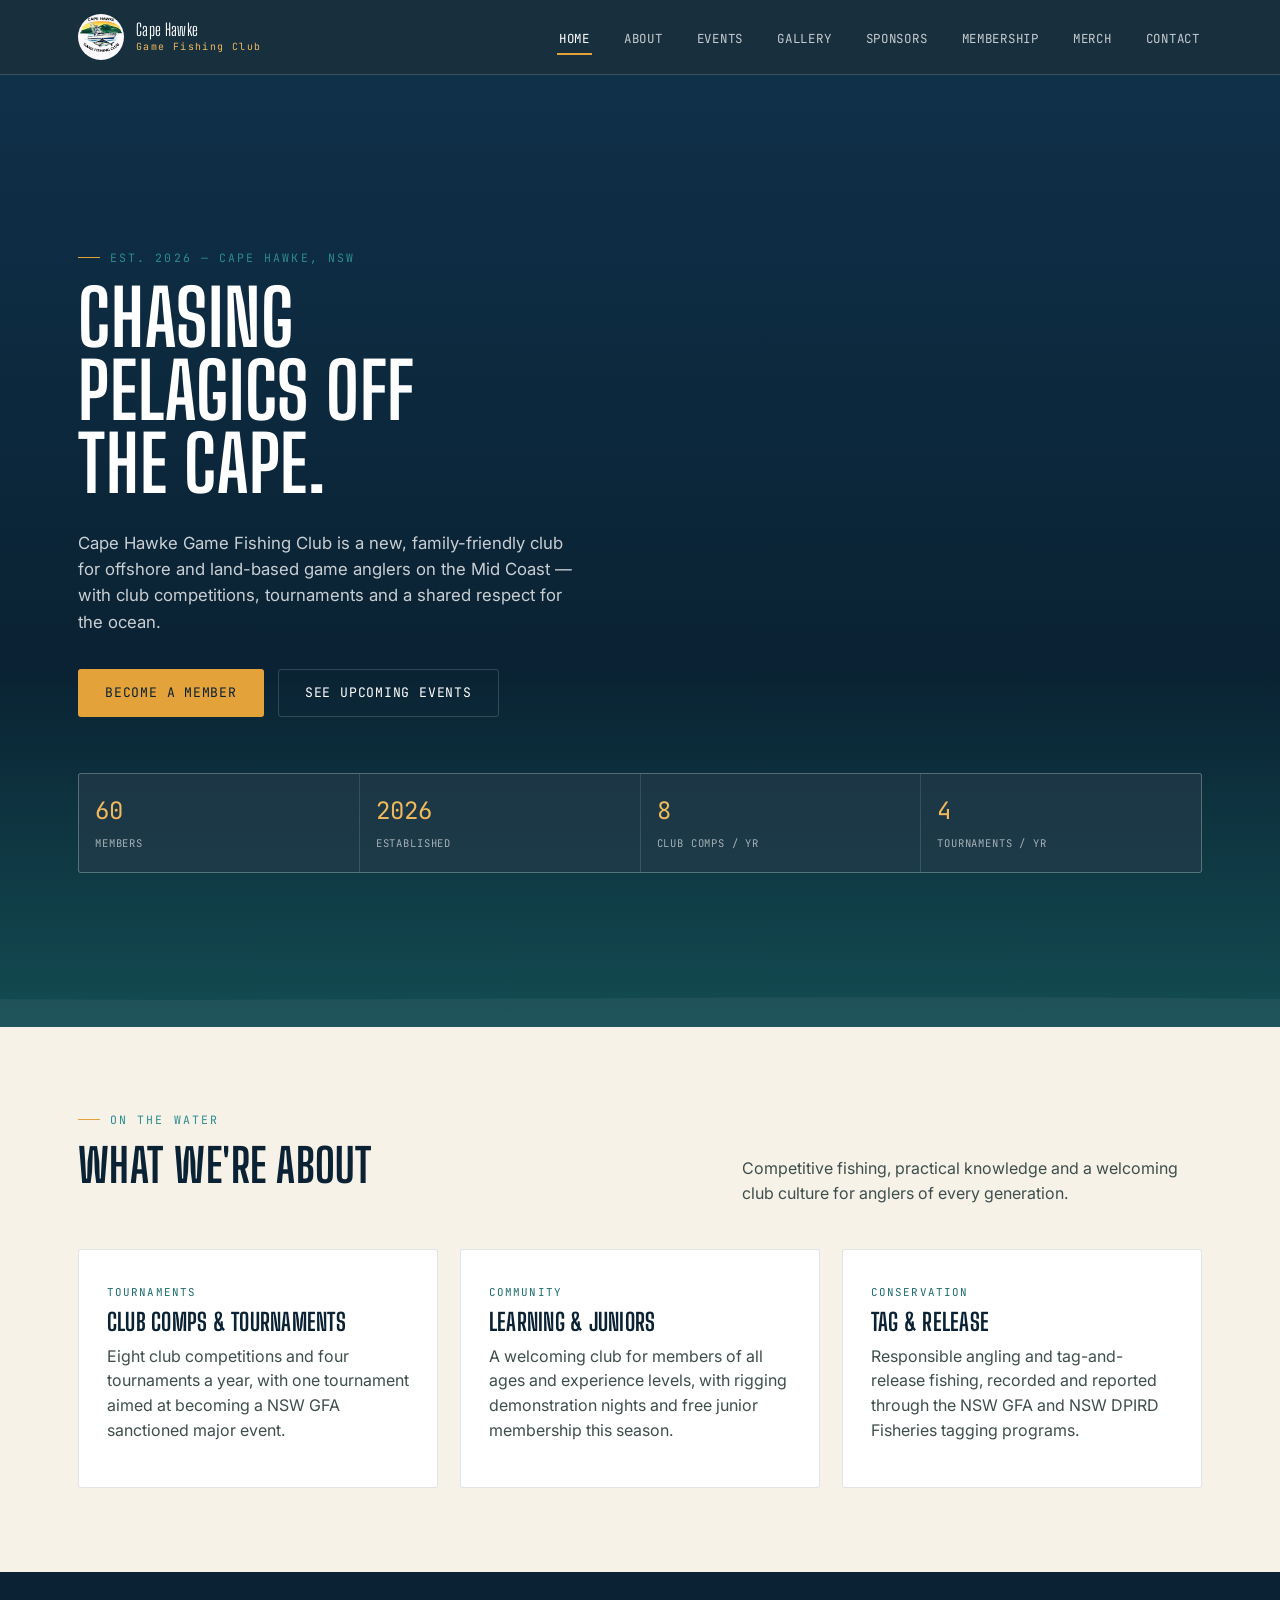
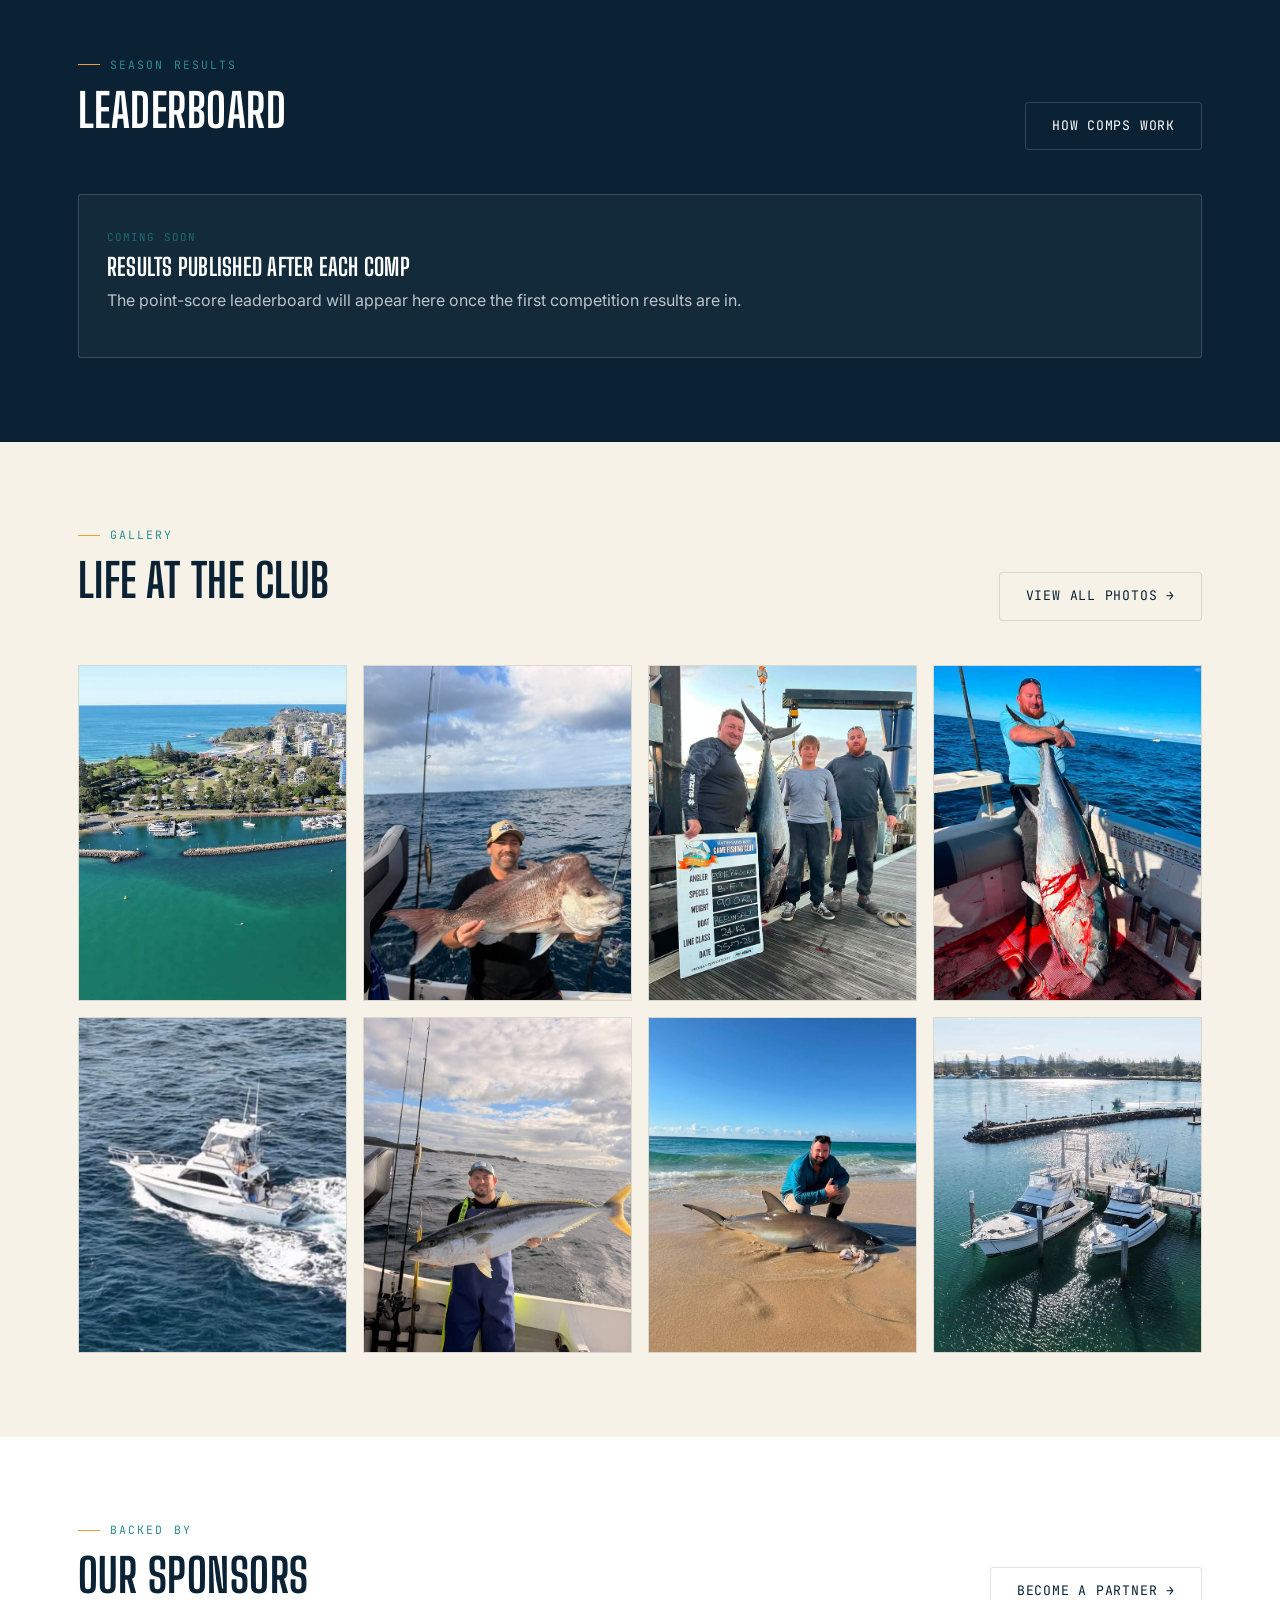
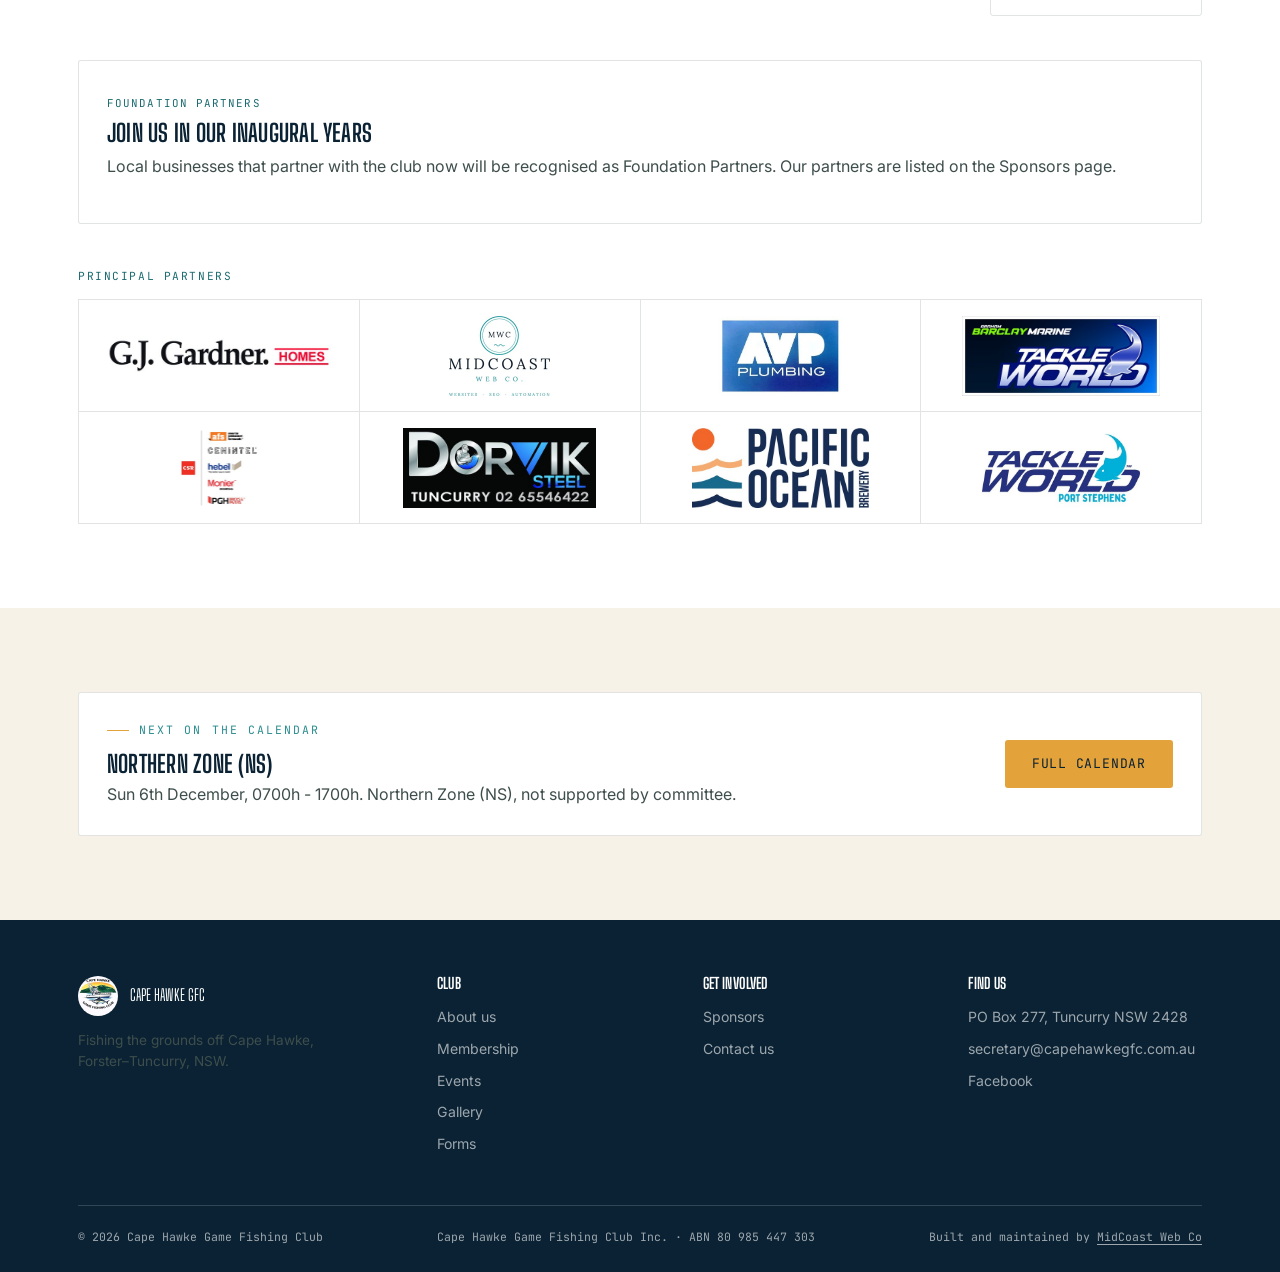
==== commit fbf38379: "Add GFAA length/ID guide and NSW GFA by-laws links; mention land-based fishing Co-Authored-By: Claud" ====
--- a/index.html
+++ b/index.html
@@ -3,12 +3,12 @@
 <head>
 <meta charset="UTF-8"><meta name="viewport" content="width=device-width, initial-scale=1.0">
 <title>Cape Hawke Game Fishing Club</title>
-<meta name="description" content="Cape Hawke Game Fishing Club, Forster–Tuncurry NSW. Offshore game fishing, club tournaments, membership, sponsors and the season calendar.">
+<meta name="description" content="Cape Hawke Game Fishing Club, Forster–Tuncurry NSW. Offshore and land-based game fishing, club tournaments, membership, sponsors and the season calendar.">
 <link rel="canonical" href="https://capehawkegfc.com.au/">
 <meta property="og:type" content="website">
 <meta property="og:site_name" content="Cape Hawke Game Fishing Club">
 <meta property="og:title" content="Cape Hawke Game Fishing Club">
-<meta property="og:description" content="Cape Hawke Game Fishing Club, Forster–Tuncurry NSW. Offshore game fishing, club tournaments, membership, sponsors and the season calendar.">
+<meta property="og:description" content="Cape Hawke Game Fishing Club, Forster–Tuncurry NSW. Offshore and land-based game fishing, club tournaments, membership, sponsors and the season calendar.">
 <meta property="og:url" content="https://capehawkegfc.com.au/">
 <meta property="og:image" content="https://capehawkegfc.com.au/assets/logo.jpg">
 
@@ -26,7 +26,7 @@
 <section class="hero"><div class="hero-inner">
   <div class="eyebrow">Est. 2026 — Cape Hawke, NSW</div>
   <h1>Chasing pelagics off the Cape.</h1>
-  <p class="lede">Cape Hawke Game Fishing Club is a new, family-friendly club for offshore anglers on the Mid Coast — with club competitions, tournaments and a shared respect for the ocean.</p>
+  <p class="lede">Cape Hawke Game Fishing Club is a new, family-friendly club for offshore and land-based game anglers on the Mid Coast — with club competitions, tournaments and a shared respect for the ocean.</p>
   <div class="hero-actions"><a class="btn btn-gold" href="membership.html">Become a member</a><a class="btn btn-outline" href="events.html">See upcoming events</a></div>
   <div class="hero-stats"><div class="hero-stat"><span class="num">60</span><span class="label">Members</span></div><div class="hero-stat"><span class="num">2026</span><span class="label">Established</span></div><div class="hero-stat"><span class="num">8</span><span class="label">Club comps / yr</span></div><div class="hero-stat"><span class="num">4</span><span class="label">Tournaments / yr</span></div></div>
 </div><svg class="tideline" viewBox="0 0 1440 64" preserveAspectRatio="none" style="position:absolute;bottom:0;left:0;"><path data-base="M0,32 C 300,32 900,32 1440,32 L1440,64 L0,64 Z" fill="rgba(255,255,255,0.05)"></path></svg></section>
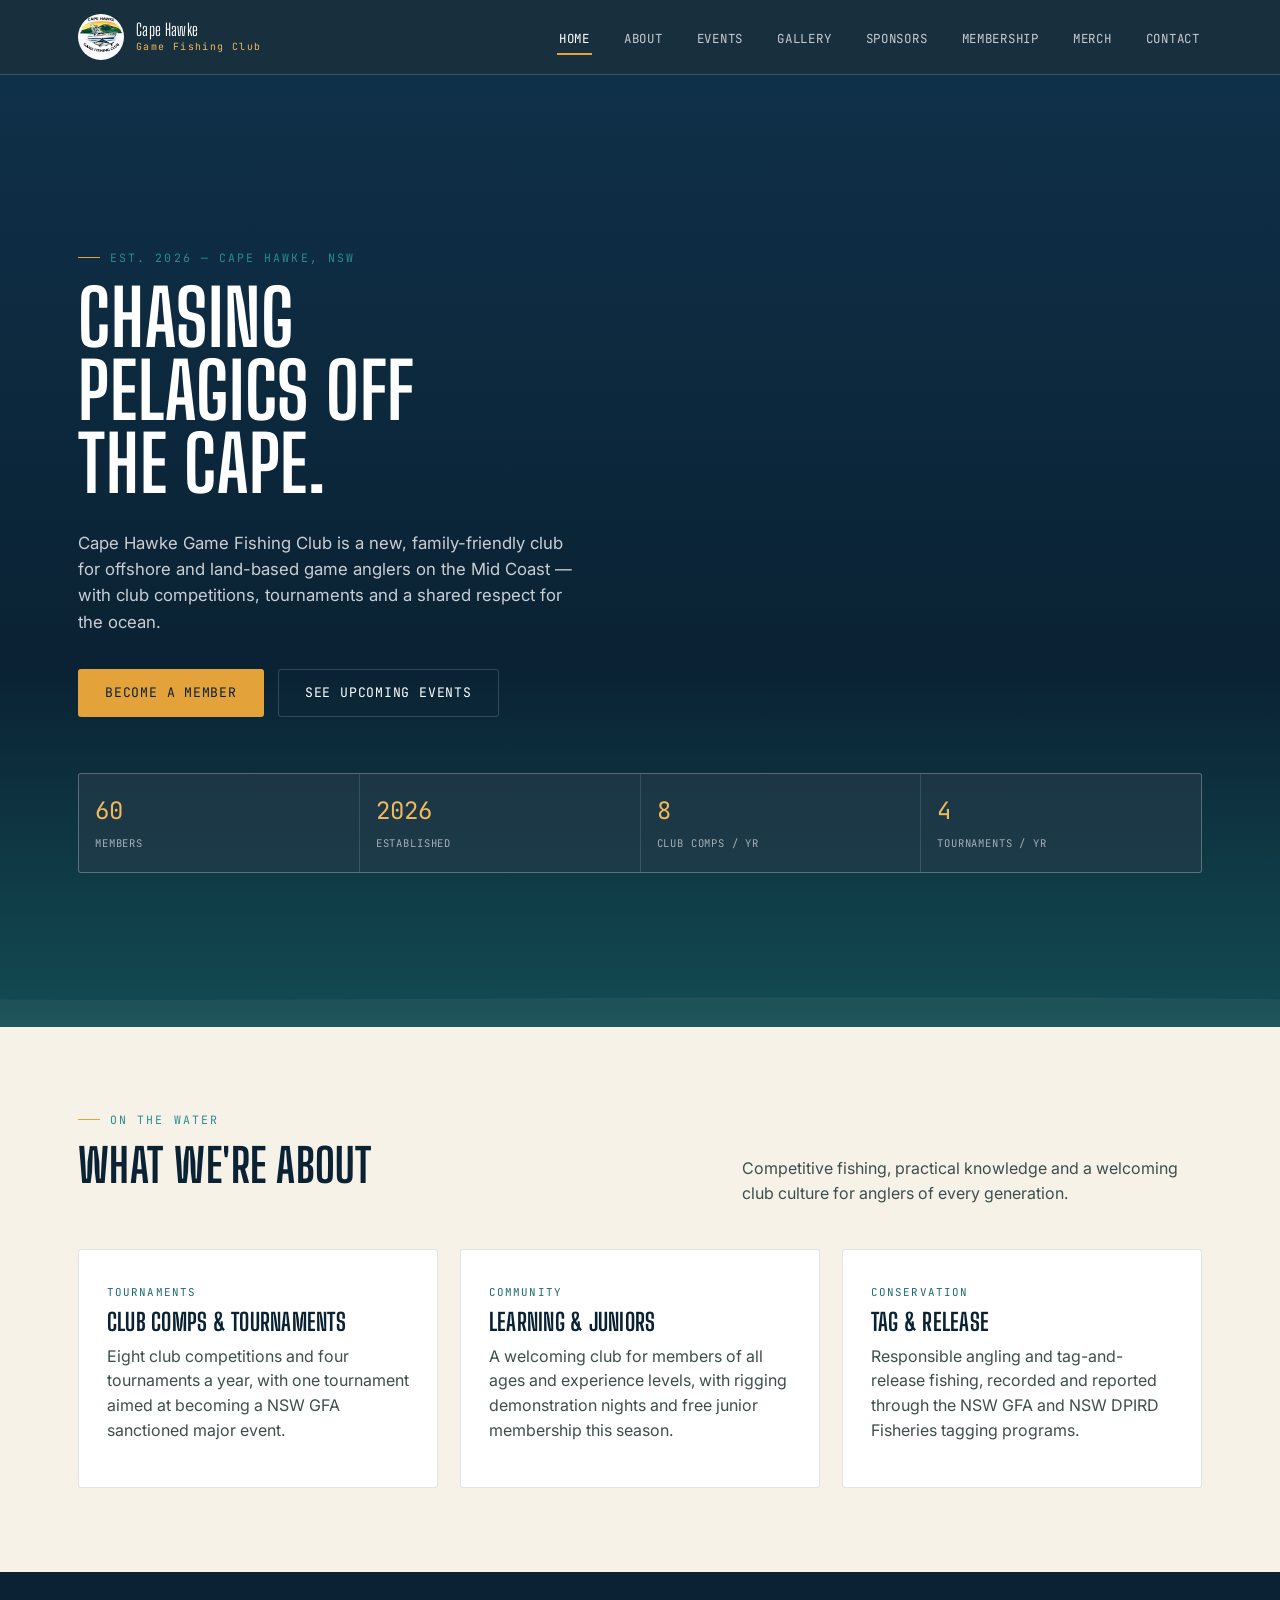
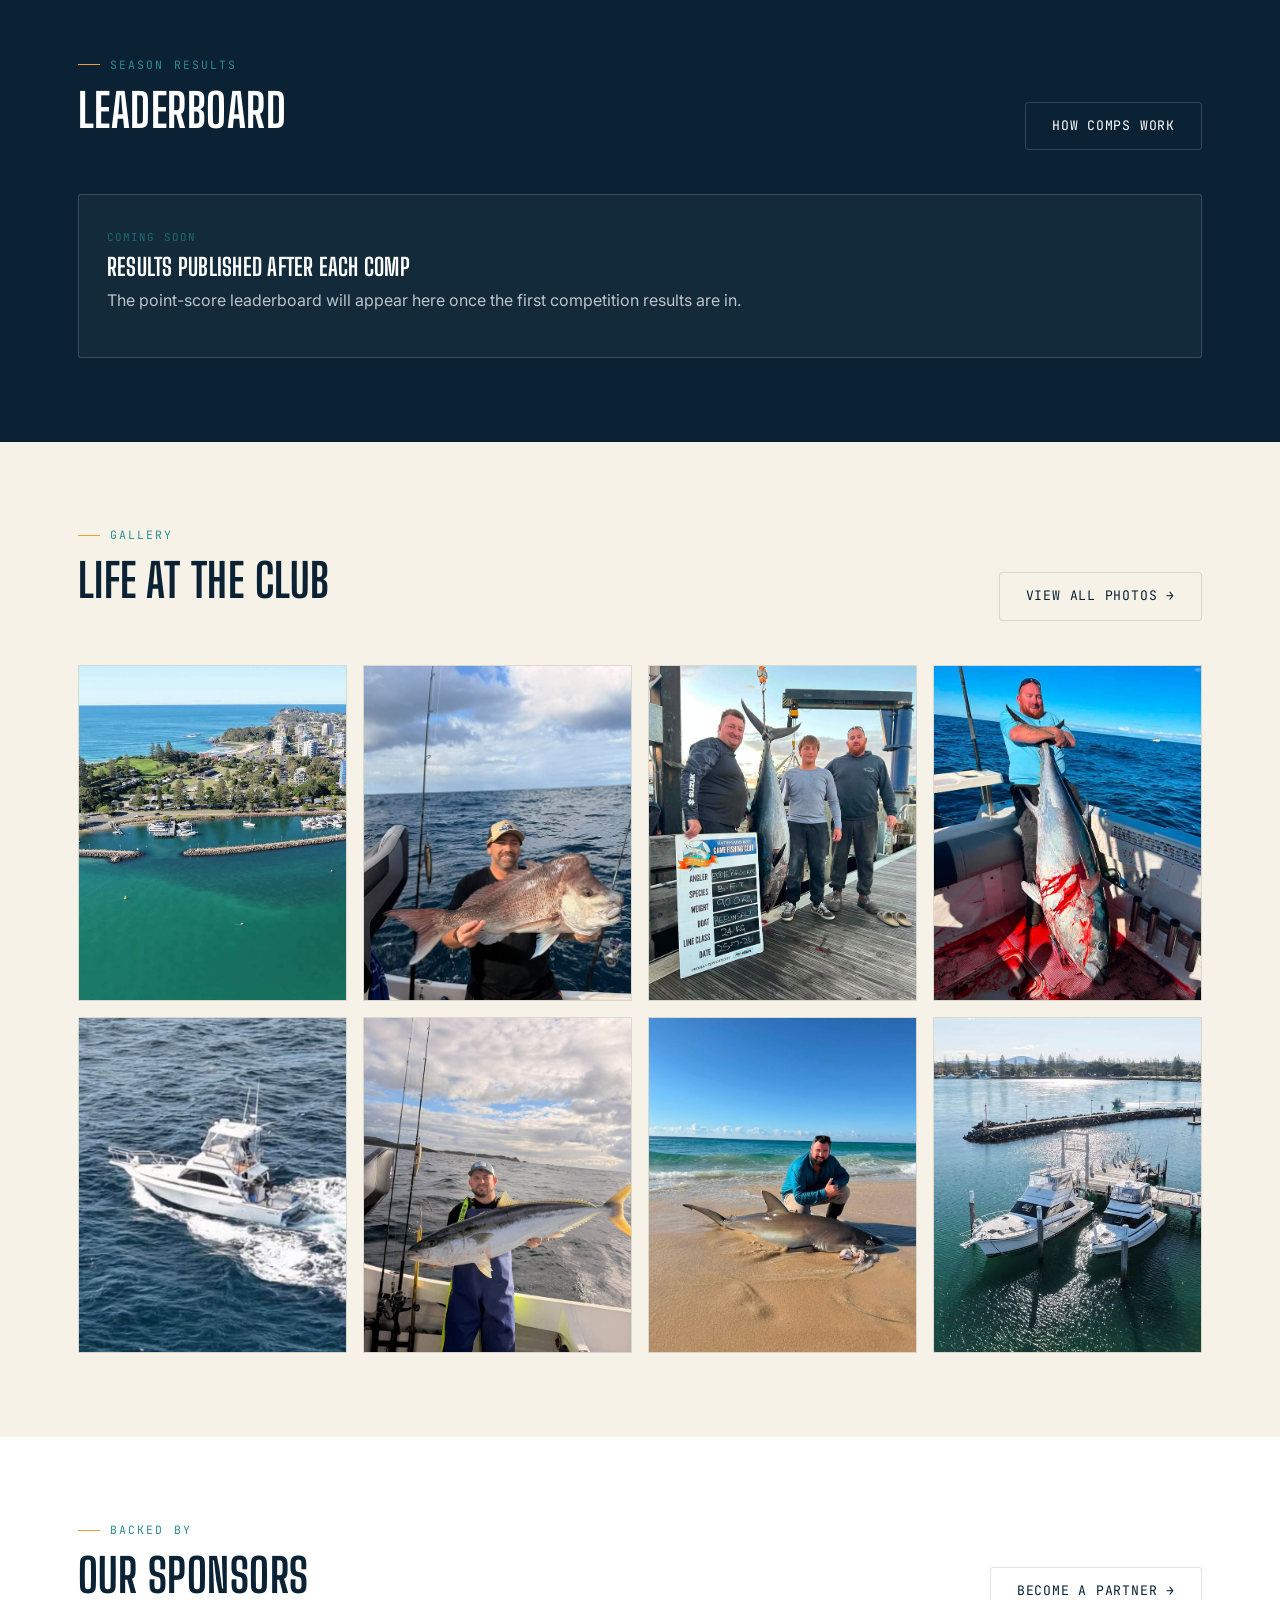
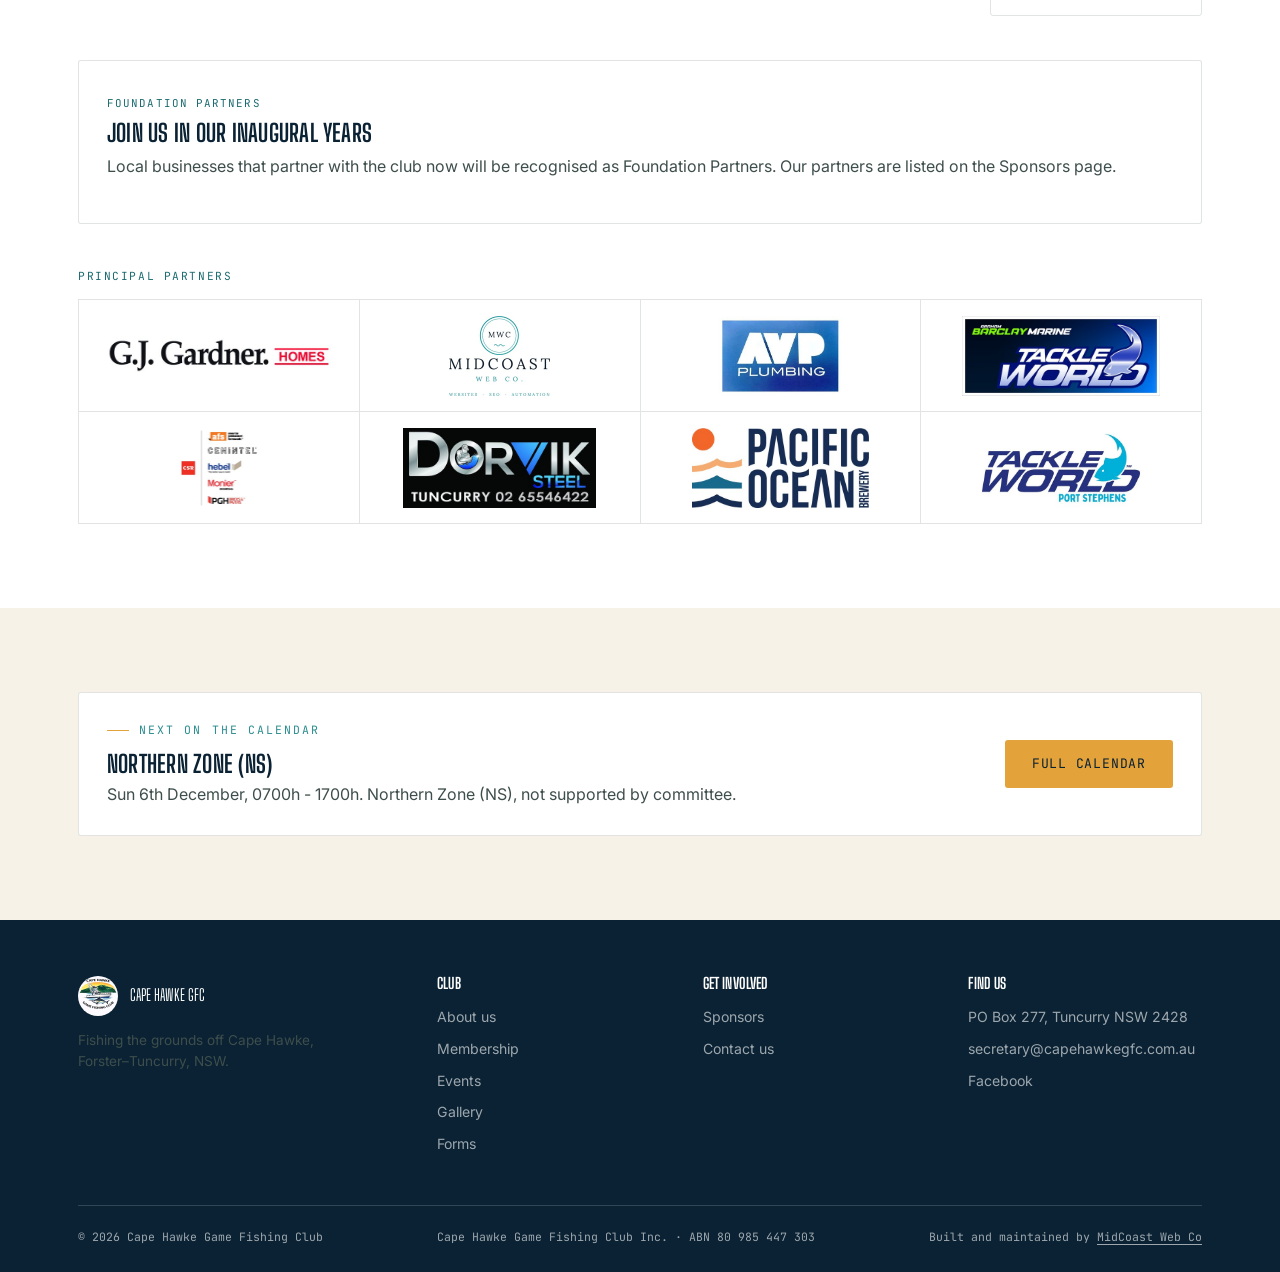
==== commit e1d54516: "Server-render calendar, SportsClub schema, Tidal Marine Facebook link Co-Authored-By: Claude Sonnet " ====
--- a/index.html
+++ b/index.html
@@ -14,7 +14,7 @@
 
 <link rel="preconnect" href="https://fonts.googleapis.com"><link href="https://fonts.googleapis.com/css2?family=Big+Shoulders+Display:wght@600;700;800&family=Inter:wght@400;500;600&family=JetBrains+Mono:wght@400;500&display=swap" rel="stylesheet">
 <link rel="stylesheet" href="css/styles.css?v=20261017">
-<script type="application/ld+json">{"@context": "https://schema.org", "@type": "SportsOrganization", "name": "Cape Hawke Game Fishing Club", "url": "https://capehawkegfc.com.au/", "logo": "https://capehawkegfc.com.au/assets/logo.jpg", "email": "secretary@capehawkegfc.com.au", "sport": "Game fishing", "address": {"@type": "PostalAddress", "streetAddress": "PO Box 277", "addressLocality": "Tuncurry", "addressRegion": "NSW", "postalCode": "2428", "addressCountry": "AU"}, "sameAs": ["https://www.facebook.com/profile.php?id=61580954534318"]}</script>
+<script type="application/ld+json">{"@context": "https://schema.org", "@type": "SportsClub", "@id": "https://capehawkegfc.com.au/#club", "name": "Cape Hawke Game Fishing Club", "alternateName": "Cape Hawke GFC", "legalName": "Cape Hawke Game Fishing Club Inc.", "url": "https://capehawkegfc.com.au/", "logo": "https://capehawkegfc.com.au/assets/logo.jpg", "image": "https://capehawkegfc.com.au/assets/logo.jpg", "email": "secretary@capehawkegfc.com.au", "sport": "Game fishing", "foundingDate": "2026", "address": {"@type": "PostalAddress", "streetAddress": "PO Box 277", "addressLocality": "Tuncurry", "addressRegion": "NSW", "postalCode": "2428", "addressCountry": "AU"}, "areaServed": [{"@type": "Place", "name": "Forster, NSW"}, {"@type": "Place", "name": "Tuncurry, NSW"}], "memberOf": {"@type": "SportsOrganization", "name": "NSW Game Fishing Association", "url": "https://www.nswgfa.com.au/"}, "sameAs": ["https://www.facebook.com/profile.php?id=61580954534318", "https://www.nswgfa.com.au/clubs/clubs?zone=3"]}</script>
 </head>
 <body>
 <header class="site-header"><nav class="nav">
@@ -37,7 +37,7 @@
   <div class="card" style="background:rgba(255,255,255,0.04); border-color:var(--line-on-dark);"><span class="tag">Coming soon</span><h3 style="color:var(--white);">Results published after each comp</h3><p>The point-score leaderboard will appear here once the first competition results are in.</p></div>
 </div></section>
 <section class="section-sand"><div class="container"><div class="section-head"><div><div class="eyebrow">Gallery</div><h2>Life at the club</h2></div><a class="btn btn-outline-dark" href="gallery.html">View all photos →</a></div><div class="g-strip"><a href="gallery.html"><img src="assets/gallery/g01.jpg" alt="Aerial view of the Forster-Tuncurry breakwall and Wallis Lake entrance" loading="lazy"></a><a href="gallery.html"><img src="assets/gallery/g03.jpg" alt="Angler holding a big snapper on board" loading="lazy"></a><a href="gallery.html"><img src="assets/gallery/g02.jpg" alt="Three anglers with a large tuna at the weigh-in on the wharf" loading="lazy"></a><a href="gallery.html"><img src="assets/gallery/g06.jpg" alt="Angler holding a tuna in the cockpit under blue skies" loading="lazy"></a><a href="gallery.html"><img src="assets/gallery/g07.jpg" alt="Game boat cruising offshore seen from above" loading="lazy"></a><a href="gallery.html"><img src="assets/gallery/g14.jpg" alt="Angler holding a kingfish on the boat" loading="lazy"></a><a href="gallery.html"><img src="assets/gallery/g10.jpg" alt="Angler crouched beside a shark on the beach" loading="lazy"></a><a href="gallery.html"><img src="assets/gallery/g12.jpg" alt="Boats berthed in the marina behind the breakwall" loading="lazy"></a></div></div></section><section class="section-white"><div class="container"><div class="section-head"><div><div class="eyebrow">Backed by</div><h2>Our sponsors</h2></div><a class="btn btn-outline-dark" href="sponsors.html">Become a partner →</a></div><div class="card"><span class="tag">Foundation Partners</span><h3>Join us in our inaugural years</h3><p>Local businesses that partner with the club now will be recognised as Foundation Partners. Our partners are listed on the Sponsors page.</p></div><div class="pp-strip"><div class="pp-label">Principal Partners</div><div class="pp-row"><a class="pp-logo" href="sponsors.html" aria-label="G.J. Gardner Homes"><img src="assets/sponsors/gj-gardner-homes.jpg" alt="" loading="lazy"></a><a class="pp-logo" href="sponsors.html" aria-label="MidCoast Web Co"><img src="assets/sponsors/midcoast-web-co.jpg" alt="" loading="lazy"></a><a class="pp-logo" href="sponsors.html" aria-label="AVP Plumbing"><img src="assets/sponsors/avp-plumbing.jpg" alt="" loading="lazy"></a><a class="pp-logo" href="sponsors.html" aria-label="Barclay's Tackleworld Forster"><img src="assets/sponsors/barclays-tackleworld-forster.jpg" alt="" loading="lazy"></a><a class="pp-logo" href="sponsors.html" aria-label="CSR PGH"><img src="assets/sponsors/csr-pgh.jpg" alt="" loading="lazy"></a><a class="pp-logo" href="sponsors.html" aria-label="Dorvik Steel"><img src="assets/sponsors/dorvik-steel.jpg" alt="" loading="lazy"></a><a class="pp-logo" href="sponsors.html" aria-label="Pacific Ocean Brewery"><img src="assets/sponsors/pacific-ocean-brewery.jpg" alt="" loading="lazy"></a><a class="pp-logo" href="sponsors.html" aria-label="Tackleworld Port Stephens"><img src="assets/sponsors/tackleworld-port-stephens.jpg" alt="" loading="lazy"></a></div></div></div></section>
-<section class="section-sand"><div class="container"><div class="card" id="next-event" style="display:flex;align-items:center;justify-content:space-between;gap:24px;flex-wrap:wrap;"><div><div class="eyebrow">Next on the calendar</div><h3 style="margin-bottom:6px;">Season calendar coming soon</h3><p style="margin:0;">Competition and tournament dates will be published here. Committee meetings are held monthly.</p></div><a class="btn btn-gold" href="events.html">Full calendar</a></div></div></section>
+<section class="section-sand"><div class="container"><div class="card" id="next-event" style="display:flex;align-items:center;justify-content:space-between;gap:24px;flex-wrap:wrap;"><!-- CAL:NEXT:START --><div><div class="eyebrow">Next on the calendar</div><h3 style="margin-bottom:6px;">Major Points</h3><p style="margin:0;"><time datetime="2026-11-07">Sat 7th November</time>, 0700h - 1700h. Major Points (same weekend as Northern Zone, supported by committee).</p></div><!-- CAL:NEXT:END --><a class="btn btn-gold" href="events.html">Full calendar</a></div></div></section>
 </main>
-<footer class="site-footer"><div class="container"><div class="footer-grid"><div><div class="footer-brand"><img src="assets/logo.jpg" alt="Cape Hawke Game Fishing Club logo"><span style="color:var(--white);font-family:var(--font-display);text-transform:uppercase;">Cape Hawke GFC</span></div><p style="max-width:32ch;font-size:0.85rem;">Fishing the grounds off Cape Hawke, Forster–Tuncurry, NSW.</p></div><div><h4>Club</h4><ul><li><a href="about.html">About us</a></li><li><a href="membership.html">Membership</a></li><li><a href="events.html">Events</a></li><li><a href="gallery.html">Gallery</a></li><li><a href="forms.html">Forms</a></li></ul></div><div><h4>Get involved</h4><ul><li><a href="sponsors.html">Sponsors</a></li><li><a href="contact.html">Contact us</a></li></ul></div><div><h4>Find us</h4><ul><li>PO Box 277, Tuncurry NSW 2428</li><li><a href="mailto:secretary@capehawkegfc.com.au">secretary@capehawkegfc.com.au</a></li><li><a href="https://www.facebook.com/profile.php?id=61580954534318" target="_blank" rel="noopener">Facebook</a></li></ul></div></div><div class="footer-bottom"><span>© <span data-current-year></span> Cape Hawke Game Fishing Club</span><span>Cape Hawke Game Fishing Club Inc. · ABN 80 985 447 303</span><span>Built and maintained by <a href="https://midcoastweb.com.au" target="_blank" rel="noopener">MidCoast Web Co</a></span></div></div></footer><script src="js/main.js?v=20261017"></script><script src="js/events.js?v=20261017b"></script>
+<footer class="site-footer"><div class="container"><div class="footer-grid"><div><div class="footer-brand"><img src="assets/logo.jpg" alt="Cape Hawke Game Fishing Club logo"><span style="color:var(--white);font-family:var(--font-display);text-transform:uppercase;">Cape Hawke GFC</span></div><p style="max-width:32ch;font-size:0.85rem;">Fishing the grounds off Cape Hawke, Forster–Tuncurry, NSW.</p></div><div><h4>Club</h4><ul><li><a href="about.html">About us</a></li><li><a href="membership.html">Membership</a></li><li><a href="events.html">Events</a></li><li><a href="gallery.html">Gallery</a></li><li><a href="forms.html">Forms</a></li></ul></div><div><h4>Get involved</h4><ul><li><a href="sponsors.html">Sponsors</a></li><li><a href="contact.html">Contact us</a></li></ul></div><div><h4>Find us</h4><ul><li>PO Box 277, Tuncurry NSW 2428</li><li><a href="mailto:secretary@capehawkegfc.com.au">secretary@capehawkegfc.com.au</a></li><li><a href="https://www.facebook.com/profile.php?id=61580954534318" target="_blank" rel="noopener">Facebook</a></li></ul></div></div><div class="footer-bottom"><span>© <span data-current-year></span> Cape Hawke Game Fishing Club</span><span>Cape Hawke Game Fishing Club Inc. · ABN 80 985 447 303</span><span>Built and maintained by <a href="https://midcoastweb.com.au" target="_blank" rel="noopener">MidCoast Web Co</a></span></div></div></footer><script src="js/main.js?v=20261017"></script><script src="js/events.js?v=20261101"></script>
 </body></html>
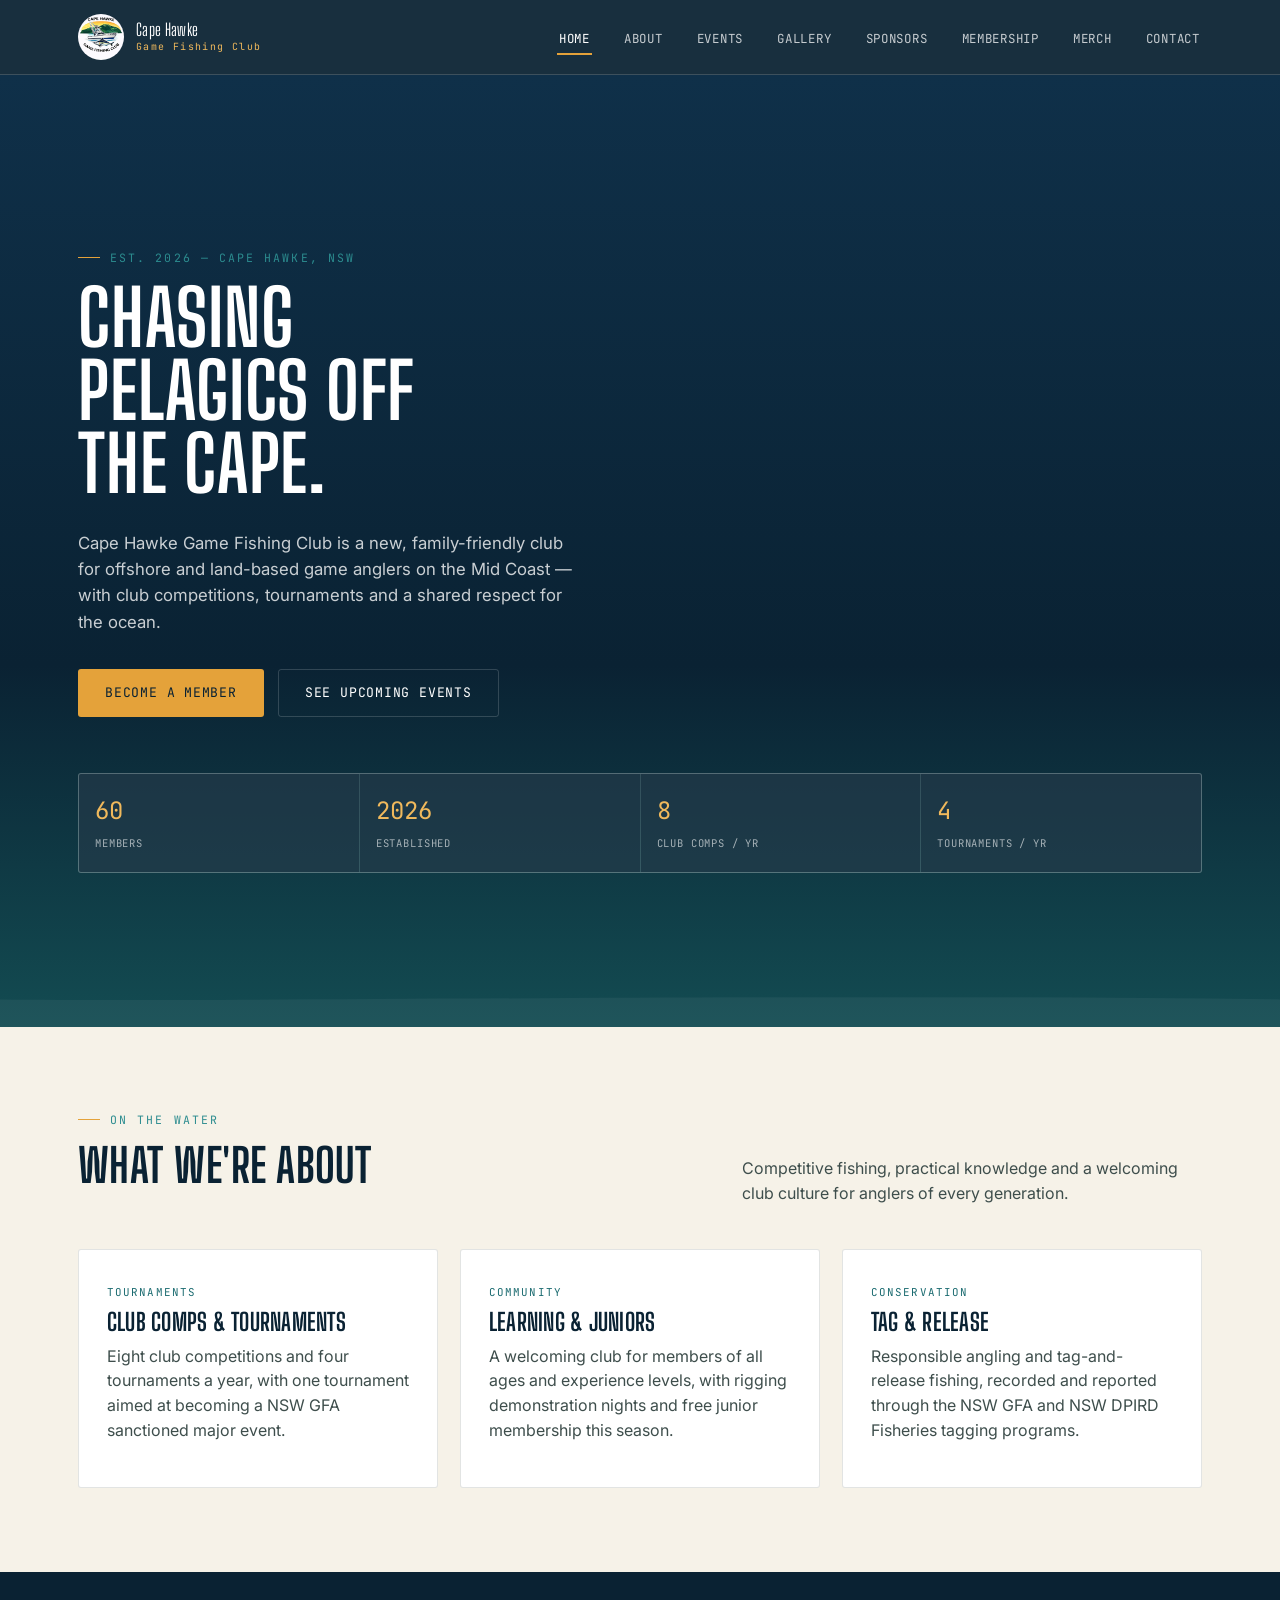
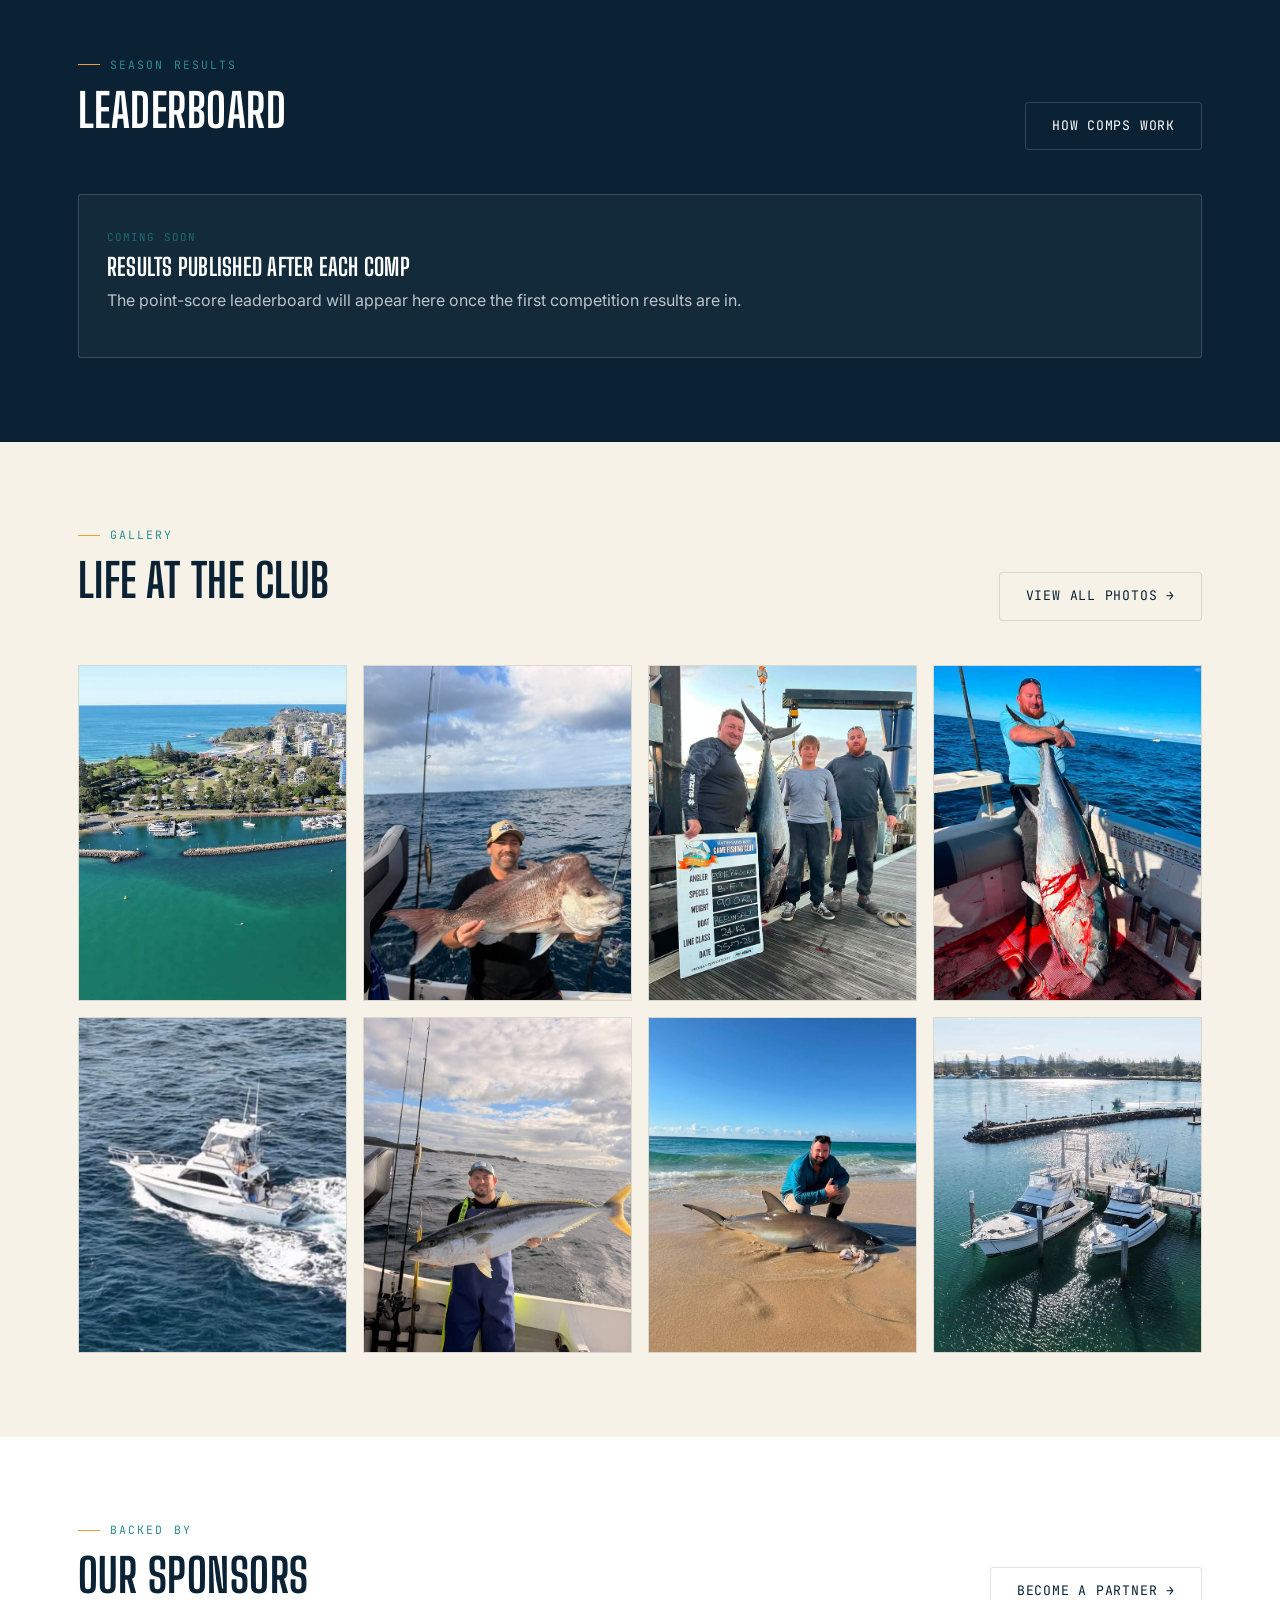
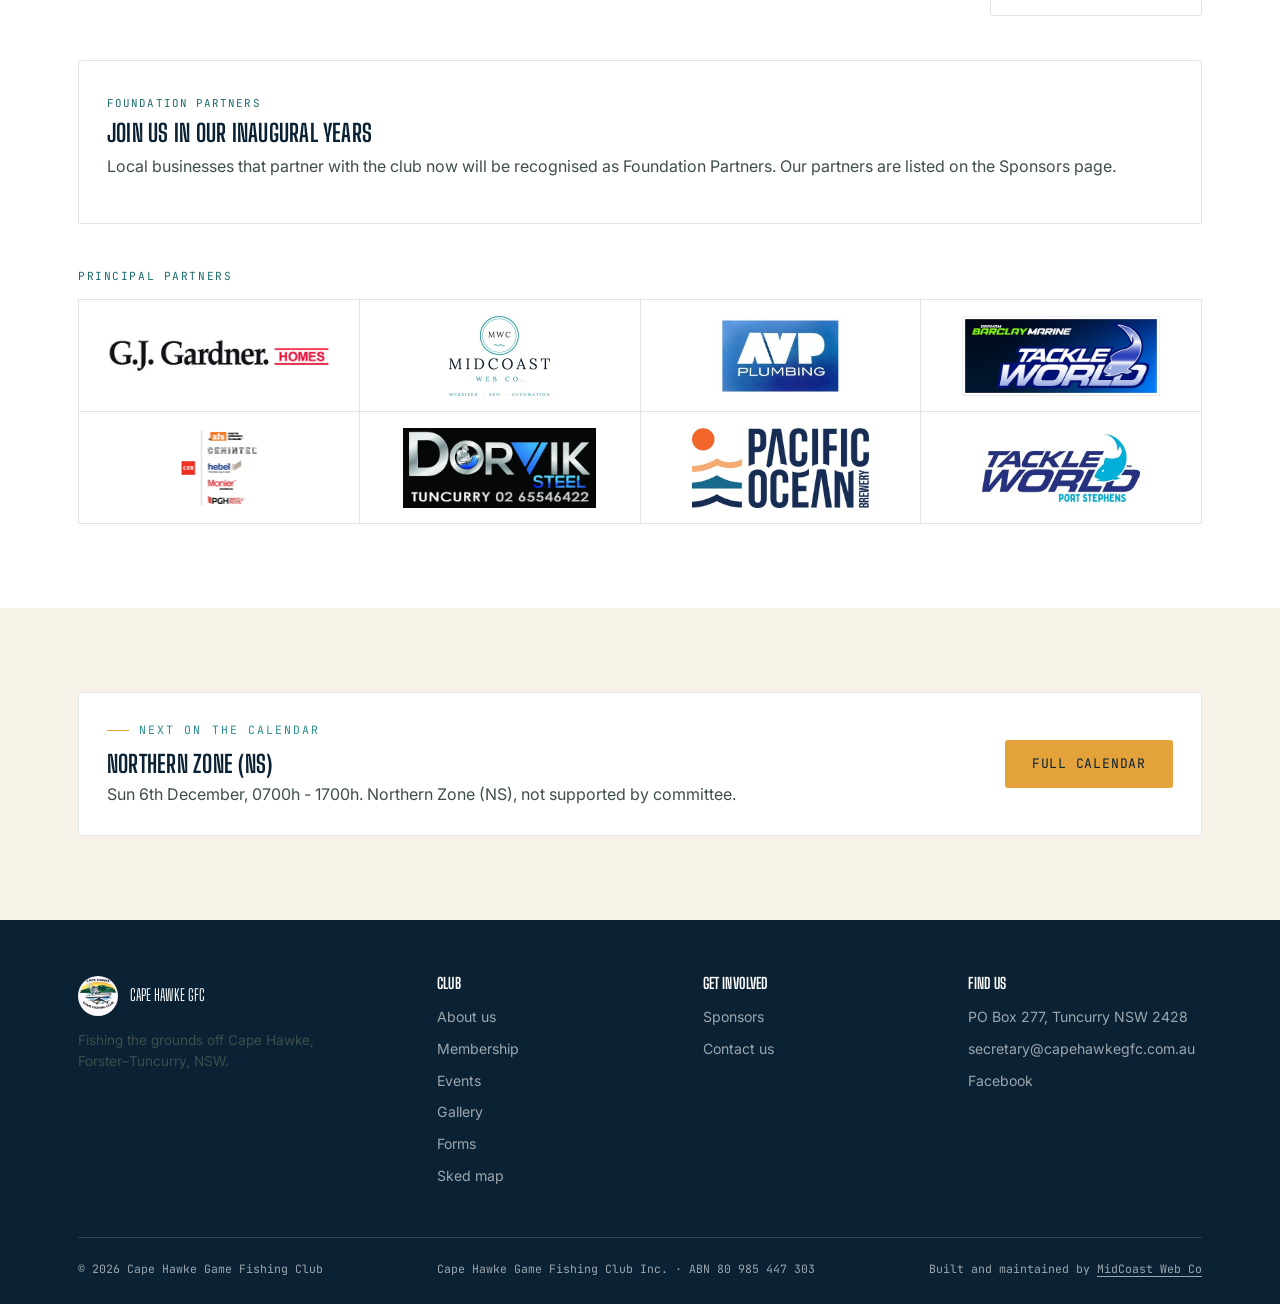
==== commit 96e927cd: "Sked map page, location in titles, Gallery/Contact text, Membership links, calendar refresh Co-Autho" ====
--- a/index.html
+++ b/index.html
@@ -2,12 +2,12 @@
 <html lang="en">
 <head>
 <meta charset="UTF-8"><meta name="viewport" content="width=device-width, initial-scale=1.0">
-<title>Cape Hawke Game Fishing Club</title>
+<title>Cape Hawke Game Fishing Club | Forster–Tuncurry, NSW</title>
 <meta name="description" content="Cape Hawke Game Fishing Club, Forster–Tuncurry NSW. Offshore and land-based game fishing, club tournaments, membership, sponsors and the season calendar.">
 <link rel="canonical" href="https://capehawkegfc.com.au/">
 <meta property="og:type" content="website">
 <meta property="og:site_name" content="Cape Hawke Game Fishing Club">
-<meta property="og:title" content="Cape Hawke Game Fishing Club">
+<meta property="og:title" content="Cape Hawke Game Fishing Club | Forster–Tuncurry, NSW">
 <meta property="og:description" content="Cape Hawke Game Fishing Club, Forster–Tuncurry NSW. Offshore and land-based game fishing, club tournaments, membership, sponsors and the season calendar.">
 <meta property="og:url" content="https://capehawkegfc.com.au/">
 <meta property="og:image" content="https://capehawkegfc.com.au/assets/logo.jpg">
@@ -37,7 +37,7 @@
   <div class="card" style="background:rgba(255,255,255,0.04); border-color:var(--line-on-dark);"><span class="tag">Coming soon</span><h3 style="color:var(--white);">Results published after each comp</h3><p>The point-score leaderboard will appear here once the first competition results are in.</p></div>
 </div></section>
 <section class="section-sand"><div class="container"><div class="section-head"><div><div class="eyebrow">Gallery</div><h2>Life at the club</h2></div><a class="btn btn-outline-dark" href="gallery.html">View all photos →</a></div><div class="g-strip"><a href="gallery.html"><img src="assets/gallery/g01.jpg" alt="Aerial view of the Forster-Tuncurry breakwall and Wallis Lake entrance" loading="lazy"></a><a href="gallery.html"><img src="assets/gallery/g03.jpg" alt="Angler holding a big snapper on board" loading="lazy"></a><a href="gallery.html"><img src="assets/gallery/g02.jpg" alt="Three anglers with a large tuna at the weigh-in on the wharf" loading="lazy"></a><a href="gallery.html"><img src="assets/gallery/g06.jpg" alt="Angler holding a tuna in the cockpit under blue skies" loading="lazy"></a><a href="gallery.html"><img src="assets/gallery/g07.jpg" alt="Game boat cruising offshore seen from above" loading="lazy"></a><a href="gallery.html"><img src="assets/gallery/g14.jpg" alt="Angler holding a kingfish on the boat" loading="lazy"></a><a href="gallery.html"><img src="assets/gallery/g10.jpg" alt="Angler crouched beside a shark on the beach" loading="lazy"></a><a href="gallery.html"><img src="assets/gallery/g12.jpg" alt="Boats berthed in the marina behind the breakwall" loading="lazy"></a></div></div></section><section class="section-white"><div class="container"><div class="section-head"><div><div class="eyebrow">Backed by</div><h2>Our sponsors</h2></div><a class="btn btn-outline-dark" href="sponsors.html">Become a partner →</a></div><div class="card"><span class="tag">Foundation Partners</span><h3>Join us in our inaugural years</h3><p>Local businesses that partner with the club now will be recognised as Foundation Partners. Our partners are listed on the Sponsors page.</p></div><div class="pp-strip"><div class="pp-label">Principal Partners</div><div class="pp-row"><a class="pp-logo" href="sponsors.html" aria-label="G.J. Gardner Homes"><img src="assets/sponsors/gj-gardner-homes.jpg" alt="" loading="lazy"></a><a class="pp-logo" href="sponsors.html" aria-label="MidCoast Web Co"><img src="assets/sponsors/midcoast-web-co.jpg" alt="" loading="lazy"></a><a class="pp-logo" href="sponsors.html" aria-label="AVP Plumbing"><img src="assets/sponsors/avp-plumbing.jpg" alt="" loading="lazy"></a><a class="pp-logo" href="sponsors.html" aria-label="Barclay's Tackleworld Forster"><img src="assets/sponsors/barclays-tackleworld-forster.jpg" alt="" loading="lazy"></a><a class="pp-logo" href="sponsors.html" aria-label="CSR PGH"><img src="assets/sponsors/csr-pgh.jpg" alt="" loading="lazy"></a><a class="pp-logo" href="sponsors.html" aria-label="Dorvik Steel"><img src="assets/sponsors/dorvik-steel.jpg" alt="" loading="lazy"></a><a class="pp-logo" href="sponsors.html" aria-label="Pacific Ocean Brewery"><img src="assets/sponsors/pacific-ocean-brewery.jpg" alt="" loading="lazy"></a><a class="pp-logo" href="sponsors.html" aria-label="Tackleworld Port Stephens"><img src="assets/sponsors/tackleworld-port-stephens.jpg" alt="" loading="lazy"></a></div></div></div></section>
-<section class="section-sand"><div class="container"><div class="card" id="next-event" style="display:flex;align-items:center;justify-content:space-between;gap:24px;flex-wrap:wrap;"><!-- CAL:NEXT:START --><div><div class="eyebrow">Next on the calendar</div><h3 style="margin-bottom:6px;">Major Points</h3><p style="margin:0;"><time datetime="2026-11-07">Sat 7th November</time>, 0700h - 1700h. Major Points (same weekend as Northern Zone, supported by committee).</p></div><!-- CAL:NEXT:END --><a class="btn btn-gold" href="events.html">Full calendar</a></div></div></section>
+<section class="section-sand"><div class="container"><div class="card" id="next-event" style="display:flex;align-items:center;justify-content:space-between;gap:24px;flex-wrap:wrap;"><!-- CAL:NEXT:START --><div><div class="eyebrow">Next on the calendar</div><h3 style="margin-bottom:6px;">Committee Meeting</h3><p style="margin:0;"><time datetime="2026-11-12">Thu 12th November</time>, 1730h. Club meeting.</p></div><!-- CAL:NEXT:END --><a class="btn btn-gold" href="events.html">Full calendar</a></div></div></section>
 </main>
-<footer class="site-footer"><div class="container"><div class="footer-grid"><div><div class="footer-brand"><img src="assets/logo.jpg" alt="Cape Hawke Game Fishing Club logo"><span style="color:var(--white);font-family:var(--font-display);text-transform:uppercase;">Cape Hawke GFC</span></div><p style="max-width:32ch;font-size:0.85rem;">Fishing the grounds off Cape Hawke, Forster–Tuncurry, NSW.</p></div><div><h4>Club</h4><ul><li><a href="about.html">About us</a></li><li><a href="membership.html">Membership</a></li><li><a href="events.html">Events</a></li><li><a href="gallery.html">Gallery</a></li><li><a href="forms.html">Forms</a></li></ul></div><div><h4>Get involved</h4><ul><li><a href="sponsors.html">Sponsors</a></li><li><a href="contact.html">Contact us</a></li></ul></div><div><h4>Find us</h4><ul><li>PO Box 277, Tuncurry NSW 2428</li><li><a href="mailto:secretary@capehawkegfc.com.au">secretary@capehawkegfc.com.au</a></li><li><a href="https://www.facebook.com/profile.php?id=61580954534318" target="_blank" rel="noopener">Facebook</a></li></ul></div></div><div class="footer-bottom"><span>© <span data-current-year></span> Cape Hawke Game Fishing Club</span><span>Cape Hawke Game Fishing Club Inc. · ABN 80 985 447 303</span><span>Built and maintained by <a href="https://midcoastweb.com.au" target="_blank" rel="noopener">MidCoast Web Co</a></span></div></div></footer><script src="js/main.js?v=20261017"></script><script src="js/events.js?v=20261101"></script>
+<footer class="site-footer"><div class="container"><div class="footer-grid"><div><div class="footer-brand"><img src="assets/logo.jpg" alt="Cape Hawke Game Fishing Club logo"><span style="color:var(--white);font-family:var(--font-display);text-transform:uppercase;">Cape Hawke GFC</span></div><p style="max-width:32ch;font-size:0.85rem;">Fishing the grounds off Cape Hawke, Forster–Tuncurry, NSW.</p></div><div><h4>Club</h4><ul><li><a href="about.html">About us</a></li><li><a href="membership.html">Membership</a></li><li><a href="events.html">Events</a></li><li><a href="gallery.html">Gallery</a></li><li><a href="forms.html">Forms</a></li><li><a href="sked.html">Sked map</a></li></ul></div><div><h4>Get involved</h4><ul><li><a href="sponsors.html">Sponsors</a></li><li><a href="contact.html">Contact us</a></li></ul></div><div><h4>Find us</h4><ul><li>PO Box 277, Tuncurry NSW 2428</li><li><a href="mailto:secretary@capehawkegfc.com.au">secretary@capehawkegfc.com.au</a></li><li><a href="https://www.facebook.com/profile.php?id=61580954534318" target="_blank" rel="noopener">Facebook</a></li></ul></div></div><div class="footer-bottom"><span>© <span data-current-year></span> Cape Hawke Game Fishing Club</span><span>Cape Hawke Game Fishing Club Inc. · ABN 80 985 447 303</span><span>Built and maintained by <a href="https://midcoastweb.com.au" target="_blank" rel="noopener">MidCoast Web Co</a></span></div></div></footer><script src="js/main.js?v=20261017"></script><script src="js/events.js?v=20261101"></script>
 </body></html>
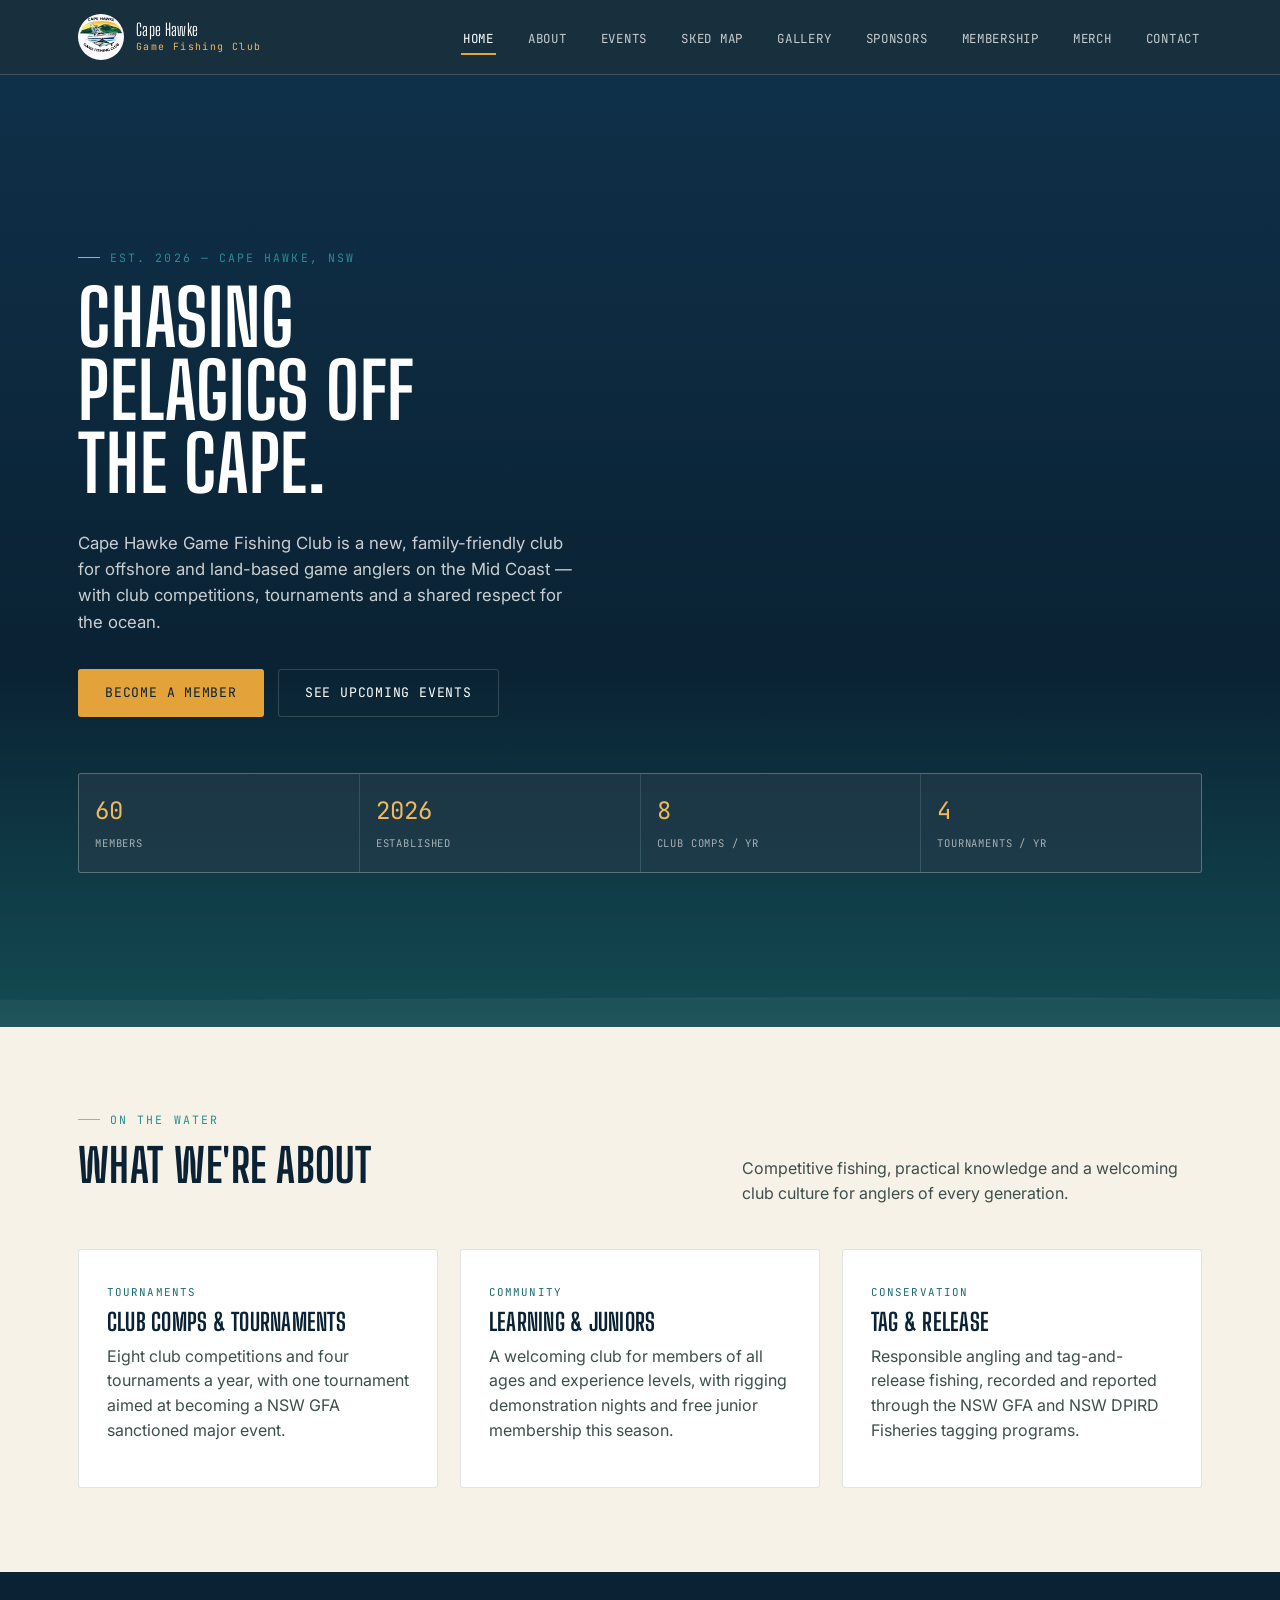
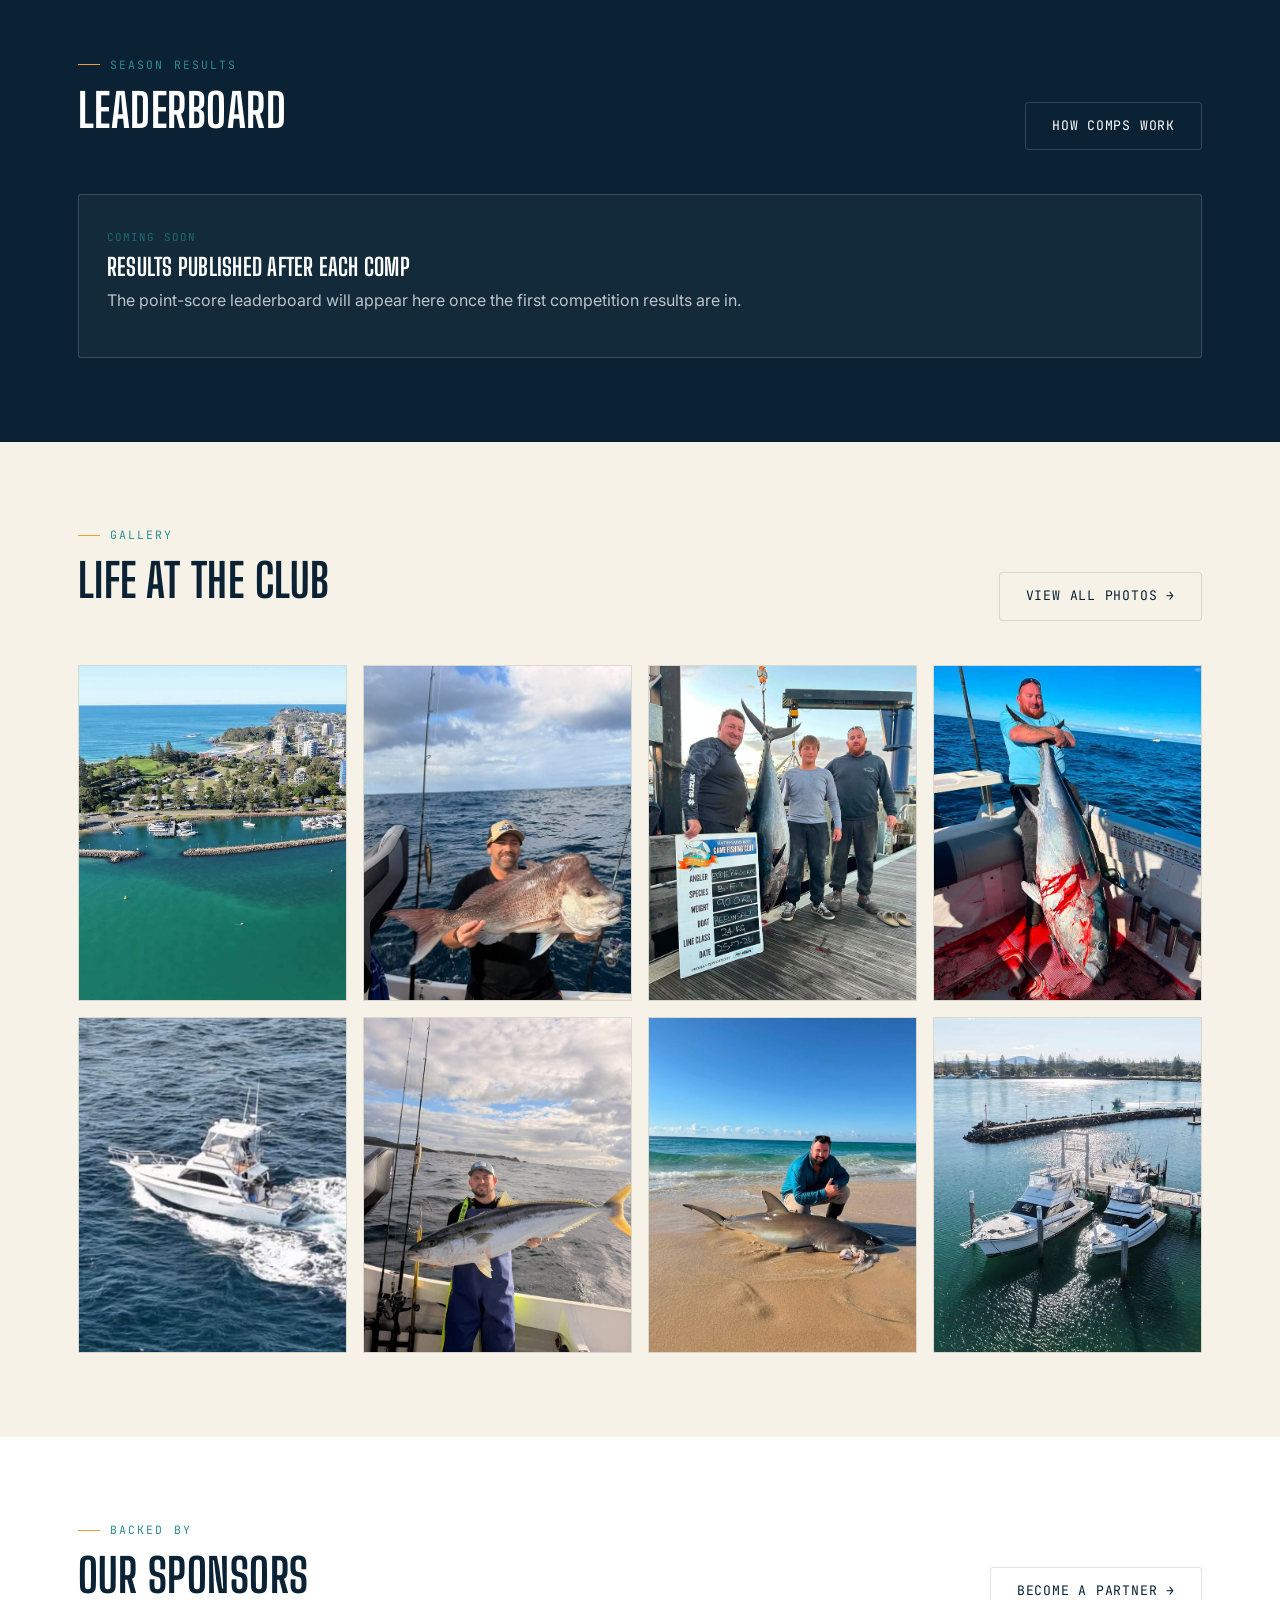
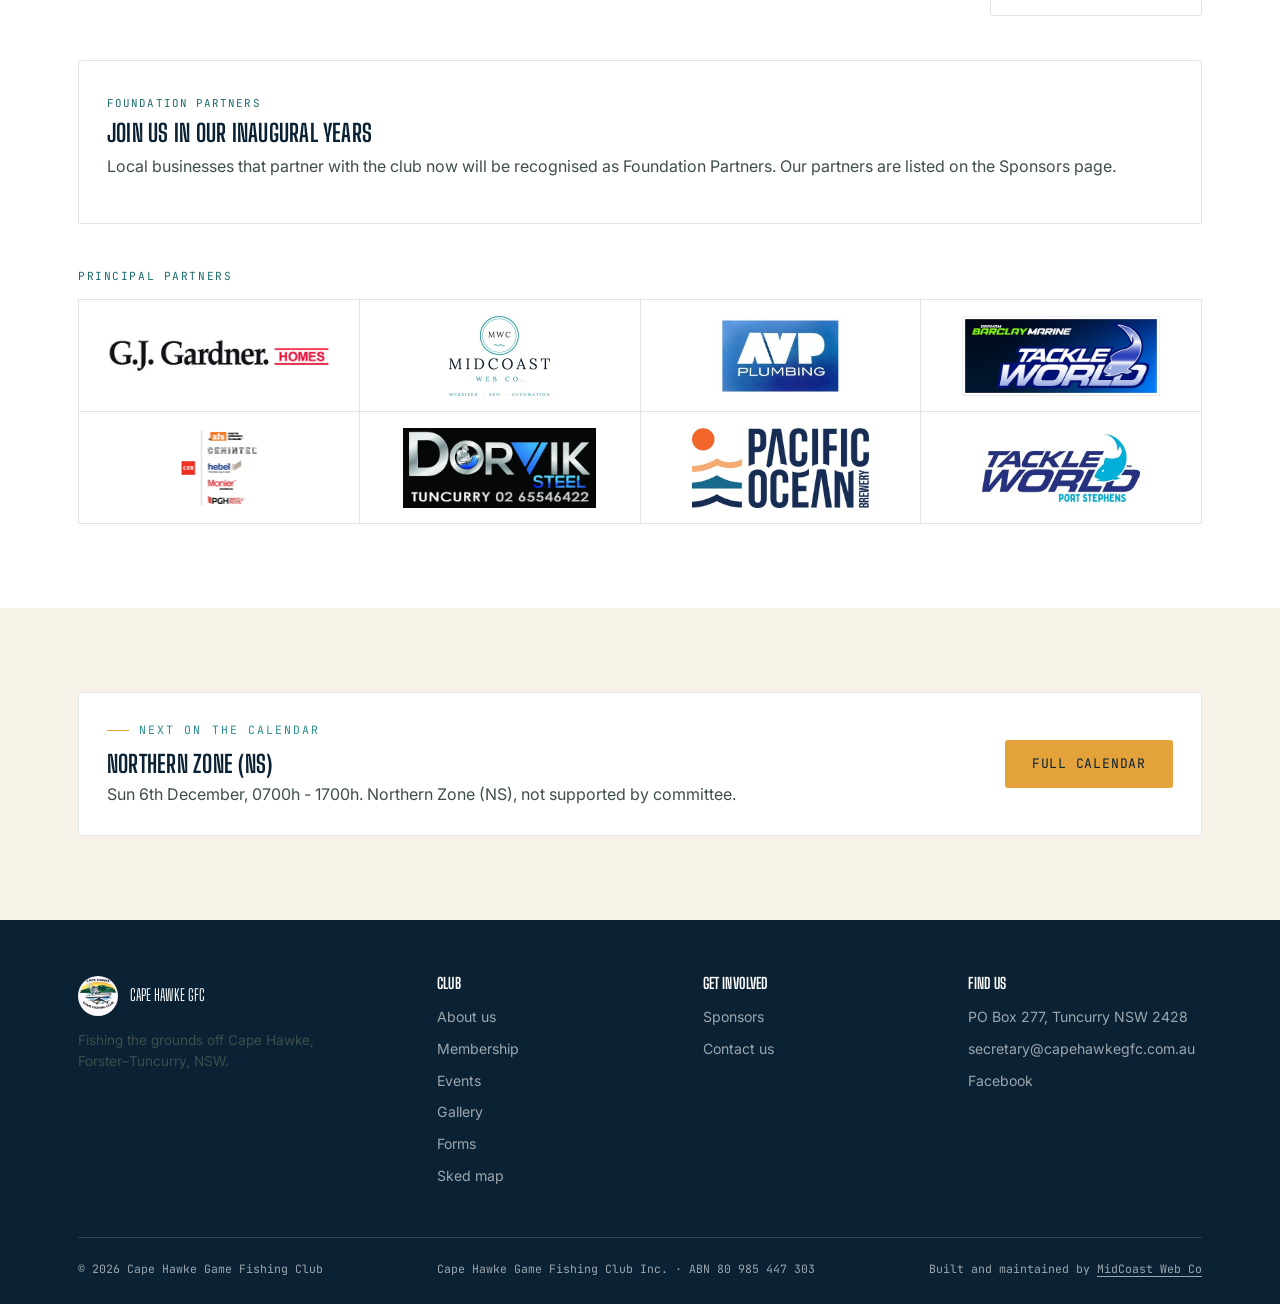
==== commit 5586ce36: "Sked Map menu item on all pages, phonetic alphabet card on sked page Co-Authored-By: Claude Sonnet 5" ====
--- a/index.html
+++ b/index.html
@@ -13,14 +13,14 @@
 <meta property="og:image" content="https://capehawkegfc.com.au/assets/logo.jpg">
 
 <link rel="preconnect" href="https://fonts.googleapis.com"><link href="https://fonts.googleapis.com/css2?family=Big+Shoulders+Display:wght@600;700;800&family=Inter:wght@400;500;600&family=JetBrains+Mono:wght@400;500&display=swap" rel="stylesheet">
-<link rel="stylesheet" href="css/styles.css?v=20261017">
+<link rel="stylesheet" href="css/styles.css?v=20261109">
 <script type="application/ld+json">{"@context": "https://schema.org", "@type": "SportsClub", "@id": "https://capehawkegfc.com.au/#club", "name": "Cape Hawke Game Fishing Club", "alternateName": "Cape Hawke GFC", "legalName": "Cape Hawke Game Fishing Club Inc.", "url": "https://capehawkegfc.com.au/", "logo": "https://capehawkegfc.com.au/assets/logo.jpg", "image": "https://capehawkegfc.com.au/assets/logo.jpg", "email": "secretary@capehawkegfc.com.au", "sport": "Game fishing", "foundingDate": "2026", "address": {"@type": "PostalAddress", "streetAddress": "PO Box 277", "addressLocality": "Tuncurry", "addressRegion": "NSW", "postalCode": "2428", "addressCountry": "AU"}, "areaServed": [{"@type": "Place", "name": "Forster, NSW"}, {"@type": "Place", "name": "Tuncurry, NSW"}], "memberOf": {"@type": "SportsOrganization", "name": "NSW Game Fishing Association", "url": "https://www.nswgfa.com.au/"}, "sameAs": ["https://www.facebook.com/profile.php?id=61580954534318", "https://www.nswgfa.com.au/clubs/clubs?zone=3"]}</script>
 </head>
 <body>
 <header class="site-header"><nav class="nav">
   <a class="brand" href="index.html"><img src="assets/logo.jpg" alt="Cape Hawke Game Fishing Club logo"><span class="brand-text"><span class="name">Cape Hawke</span><span class="sub">Game Fishing Club</span></span></a>
   <button class="nav-toggle" aria-label="Toggle menu" aria-expanded="false">☰ Menu</button>
-  <ul class="nav-links"><li><a href="index.html" aria-current="page">Home</a></li><li><a href="about.html">About</a></li><li><a href="events.html">Events</a></li><li><a href="gallery.html">Gallery</a></li><li><a href="sponsors.html">Sponsors</a></li><li><a href="membership.html">Membership</a></li><li><a href="shop.html">Merch</a></li><li><a href="contact.html">Contact</a></li></ul>
+  <ul class="nav-links"><li><a href="index.html" aria-current="page">Home</a></li><li><a href="about.html">About</a></li><li><a href="events.html">Events</a></li><li><a href="sked.html">Sked Map</a></li><li><a href="gallery.html">Gallery</a></li><li><a href="sponsors.html">Sponsors</a></li><li><a href="membership.html">Membership</a></li><li><a href="shop.html">Merch</a></li><li><a href="contact.html">Contact</a></li></ul>
 </nav></header>
 <main>
 <section class="hero"><div class="hero-inner">
--- a/css/styles.css
+++ b/css/styles.css
@@ -700,3 +700,9 @@
 .forms-list .card p:last-child { display: flex; gap: 10px; flex-wrap: wrap; margin-top: 18px; }
 .form-sub { font-size: 1.05rem; margin: 18px 0 0; padding-bottom: 8px; border-bottom: 1px solid var(--line); }
 @media (max-width: 860px) { .forms-list { grid-template-columns: 1fr; } }
+
+/* Phonetic alphabet (sked page) */
+.ph-grid{display:grid;grid-template-columns:repeat(auto-fill,minmax(150px,1fr));gap:8px}
+.ph-item{display:flex;align-items:baseline;gap:10px;padding:8px 12px;border:1px solid rgba(0,0,0,0.12);border-radius:8px;background:#fff}
+.ph-k{font-family:var(--font-display);font-size:1.4rem;line-height:1;min-width:1.2em;color:var(--navy,#0f2f4a)}
+.ph-w{font-size:0.95rem}
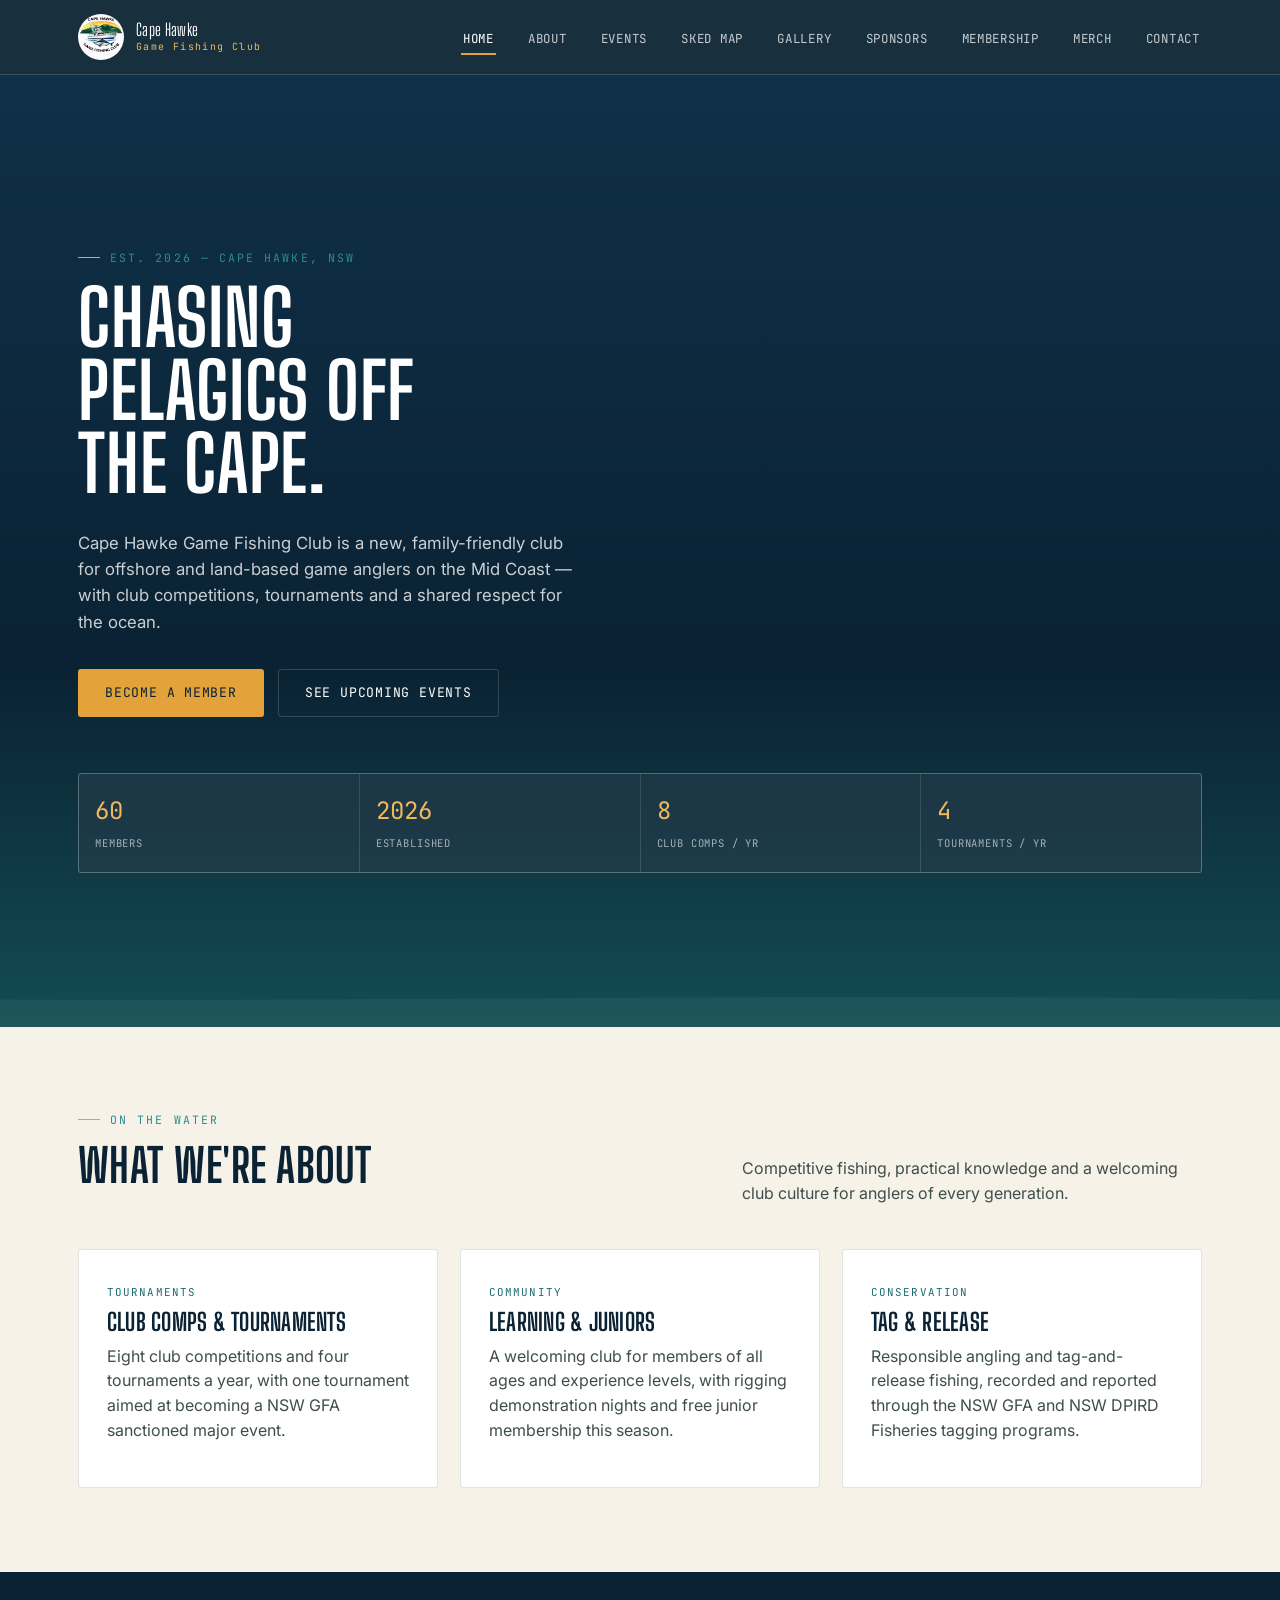
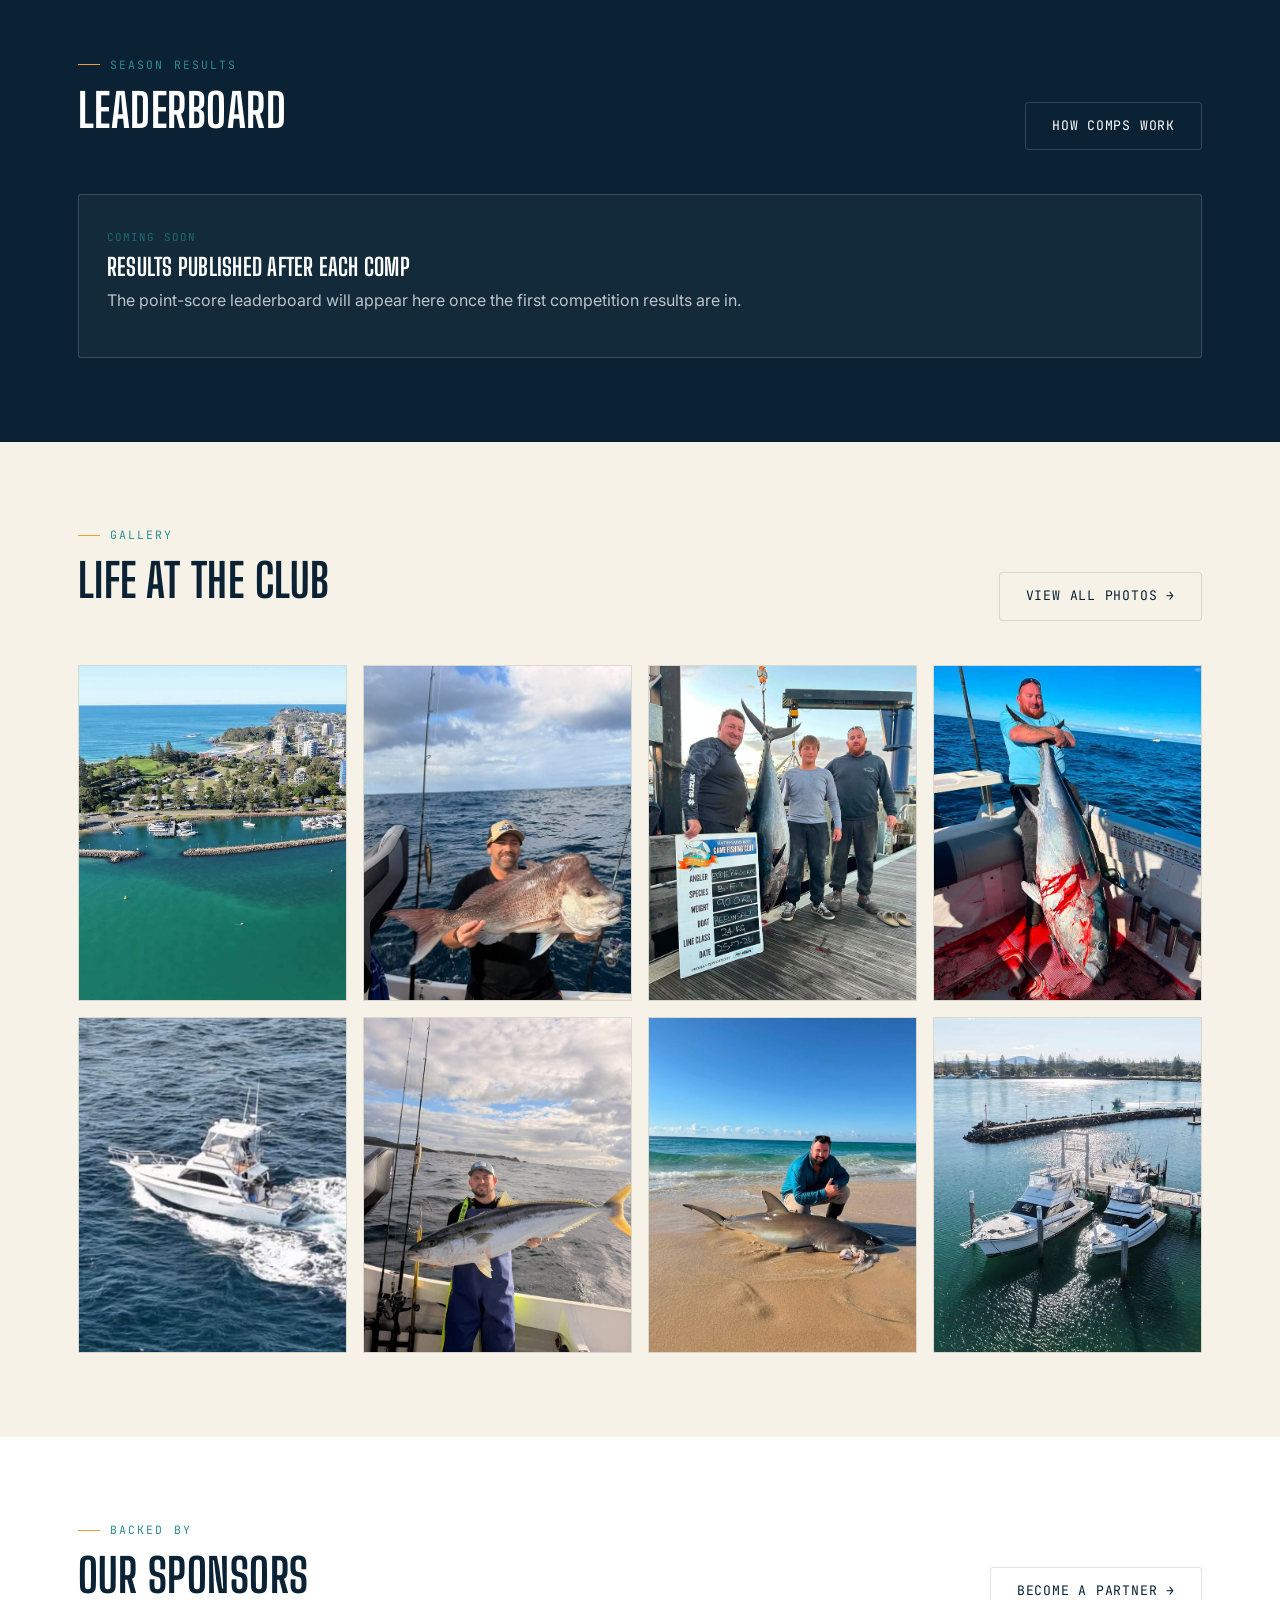
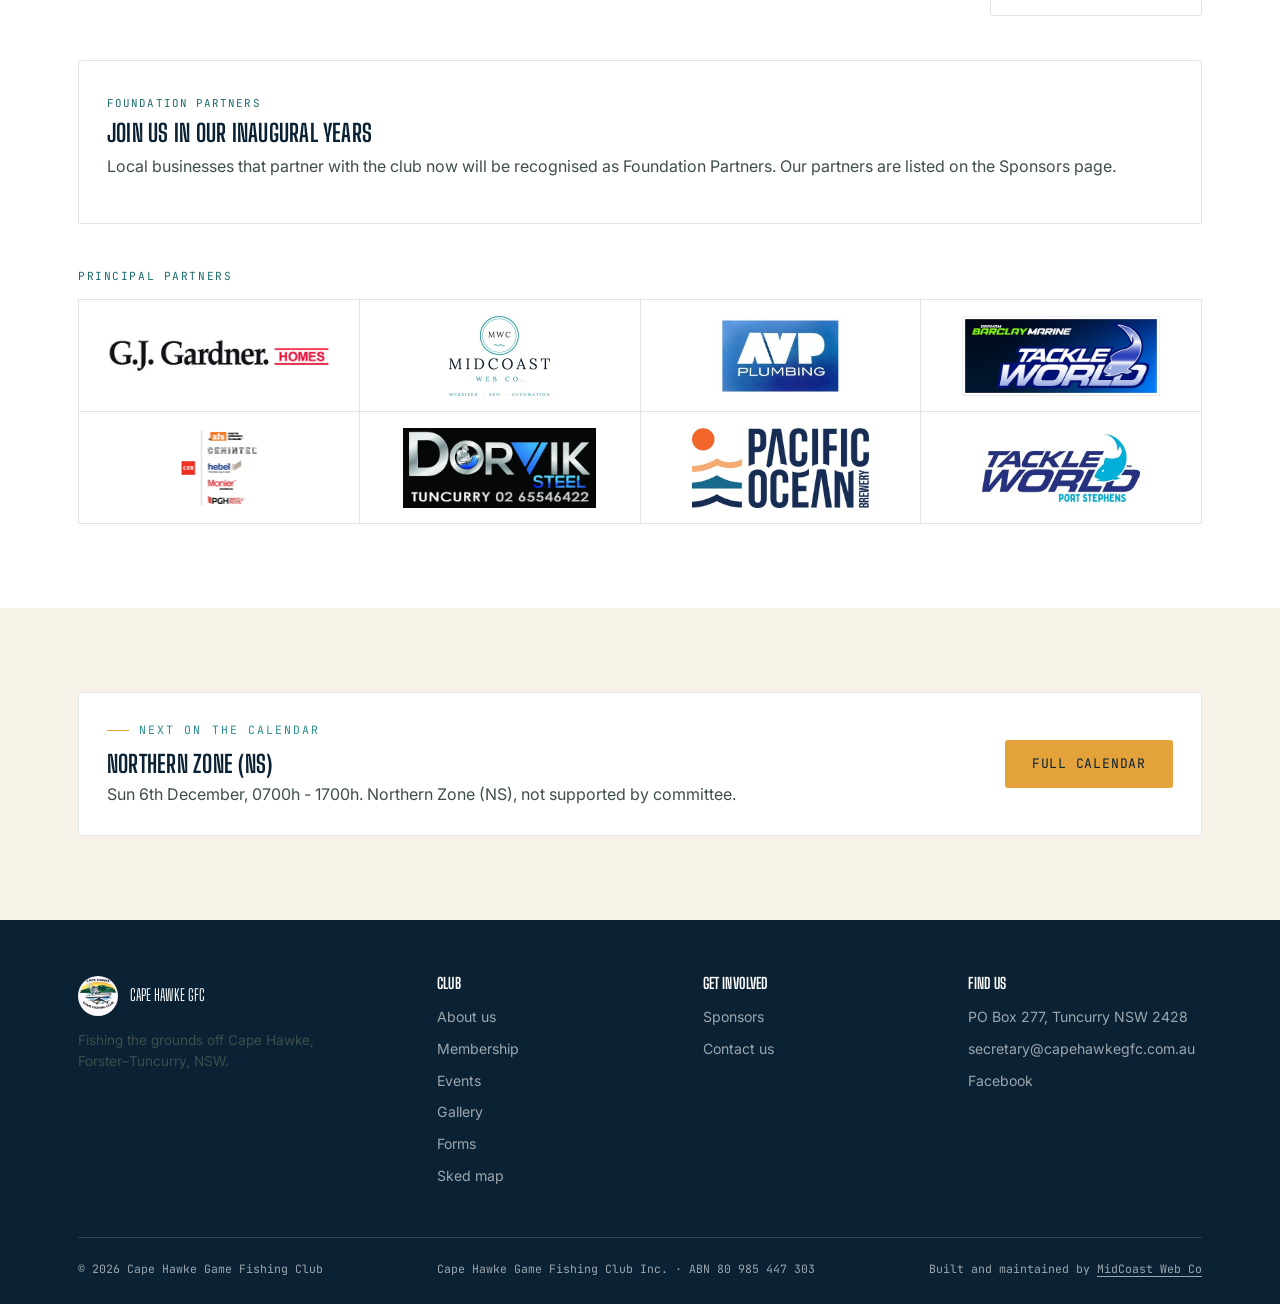
==== commit a5a23b16: "Sked map fix (66 on bottom row), Events note on side-by-side events, calendar refresh Co-Authored-By" ====
--- a/index.html
+++ b/index.html
@@ -37,7 +37,7 @@
   <div class="card" style="background:rgba(255,255,255,0.04); border-color:var(--line-on-dark);"><span class="tag">Coming soon</span><h3 style="color:var(--white);">Results published after each comp</h3><p>The point-score leaderboard will appear here once the first competition results are in.</p></div>
 </div></section>
 <section class="section-sand"><div class="container"><div class="section-head"><div><div class="eyebrow">Gallery</div><h2>Life at the club</h2></div><a class="btn btn-outline-dark" href="gallery.html">View all photos →</a></div><div class="g-strip"><a href="gallery.html"><img src="assets/gallery/g01.jpg" alt="Aerial view of the Forster-Tuncurry breakwall and Wallis Lake entrance" loading="lazy"></a><a href="gallery.html"><img src="assets/gallery/g03.jpg" alt="Angler holding a big snapper on board" loading="lazy"></a><a href="gallery.html"><img src="assets/gallery/g02.jpg" alt="Three anglers with a large tuna at the weigh-in on the wharf" loading="lazy"></a><a href="gallery.html"><img src="assets/gallery/g06.jpg" alt="Angler holding a tuna in the cockpit under blue skies" loading="lazy"></a><a href="gallery.html"><img src="assets/gallery/g07.jpg" alt="Game boat cruising offshore seen from above" loading="lazy"></a><a href="gallery.html"><img src="assets/gallery/g14.jpg" alt="Angler holding a kingfish on the boat" loading="lazy"></a><a href="gallery.html"><img src="assets/gallery/g10.jpg" alt="Angler crouched beside a shark on the beach" loading="lazy"></a><a href="gallery.html"><img src="assets/gallery/g12.jpg" alt="Boats berthed in the marina behind the breakwall" loading="lazy"></a></div></div></section><section class="section-white"><div class="container"><div class="section-head"><div><div class="eyebrow">Backed by</div><h2>Our sponsors</h2></div><a class="btn btn-outline-dark" href="sponsors.html">Become a partner →</a></div><div class="card"><span class="tag">Foundation Partners</span><h3>Join us in our inaugural years</h3><p>Local businesses that partner with the club now will be recognised as Foundation Partners. Our partners are listed on the Sponsors page.</p></div><div class="pp-strip"><div class="pp-label">Principal Partners</div><div class="pp-row"><a class="pp-logo" href="sponsors.html" aria-label="G.J. Gardner Homes"><img src="assets/sponsors/gj-gardner-homes.jpg" alt="" loading="lazy"></a><a class="pp-logo" href="sponsors.html" aria-label="MidCoast Web Co"><img src="assets/sponsors/midcoast-web-co.jpg" alt="" loading="lazy"></a><a class="pp-logo" href="sponsors.html" aria-label="AVP Plumbing"><img src="assets/sponsors/avp-plumbing.jpg" alt="" loading="lazy"></a><a class="pp-logo" href="sponsors.html" aria-label="Barclay's Tackleworld Forster"><img src="assets/sponsors/barclays-tackleworld-forster.jpg" alt="" loading="lazy"></a><a class="pp-logo" href="sponsors.html" aria-label="CSR PGH"><img src="assets/sponsors/csr-pgh.jpg" alt="" loading="lazy"></a><a class="pp-logo" href="sponsors.html" aria-label="Dorvik Steel"><img src="assets/sponsors/dorvik-steel.jpg" alt="" loading="lazy"></a><a class="pp-logo" href="sponsors.html" aria-label="Pacific Ocean Brewery"><img src="assets/sponsors/pacific-ocean-brewery.jpg" alt="" loading="lazy"></a><a class="pp-logo" href="sponsors.html" aria-label="Tackleworld Port Stephens"><img src="assets/sponsors/tackleworld-port-stephens.jpg" alt="" loading="lazy"></a></div></div></div></section>
-<section class="section-sand"><div class="container"><div class="card" id="next-event" style="display:flex;align-items:center;justify-content:space-between;gap:24px;flex-wrap:wrap;"><!-- CAL:NEXT:START --><div><div class="eyebrow">Next on the calendar</div><h3 style="margin-bottom:6px;">Committee Meeting</h3><p style="margin:0;"><time datetime="2026-11-12">Thu 12th November</time>, 1730h. Club meeting.</p></div><!-- CAL:NEXT:END --><a class="btn btn-gold" href="events.html">Full calendar</a></div></div></section>
+<section class="section-sand"><div class="container"><div class="card" id="next-event" style="display:flex;align-items:center;justify-content:space-between;gap:24px;flex-wrap:wrap;"><!-- CAL:NEXT:START --><div><div class="eyebrow">Next on the calendar</div><h3 style="margin-bottom:6px;">General Meeting</h3><p style="margin:0;"><time datetime="2026-12-03">Thu 3rd December</time>, 1730h. Club meeting.</p></div><!-- CAL:NEXT:END --><a class="btn btn-gold" href="events.html">Full calendar</a></div></div></section>
 </main>
 <footer class="site-footer"><div class="container"><div class="footer-grid"><div><div class="footer-brand"><img src="assets/logo.jpg" alt="Cape Hawke Game Fishing Club logo"><span style="color:var(--white);font-family:var(--font-display);text-transform:uppercase;">Cape Hawke GFC</span></div><p style="max-width:32ch;font-size:0.85rem;">Fishing the grounds off Cape Hawke, Forster–Tuncurry, NSW.</p></div><div><h4>Club</h4><ul><li><a href="about.html">About us</a></li><li><a href="membership.html">Membership</a></li><li><a href="events.html">Events</a></li><li><a href="gallery.html">Gallery</a></li><li><a href="forms.html">Forms</a></li><li><a href="sked.html">Sked map</a></li></ul></div><div><h4>Get involved</h4><ul><li><a href="sponsors.html">Sponsors</a></li><li><a href="contact.html">Contact us</a></li></ul></div><div><h4>Find us</h4><ul><li>PO Box 277, Tuncurry NSW 2428</li><li><a href="mailto:secretary@capehawkegfc.com.au">secretary@capehawkegfc.com.au</a></li><li><a href="https://www.facebook.com/profile.php?id=61580954534318" target="_blank" rel="noopener">Facebook</a></li></ul></div></div><div class="footer-bottom"><span>© <span data-current-year></span> Cape Hawke Game Fishing Club</span><span>Cape Hawke Game Fishing Club Inc. · ABN 80 985 447 303</span><span>Built and maintained by <a href="https://midcoastweb.com.au" target="_blank" rel="noopener">MidCoast Web Co</a></span></div></div></footer><script src="js/main.js?v=20261017"></script><script src="js/events.js?v=20261101"></script>
 </body></html>
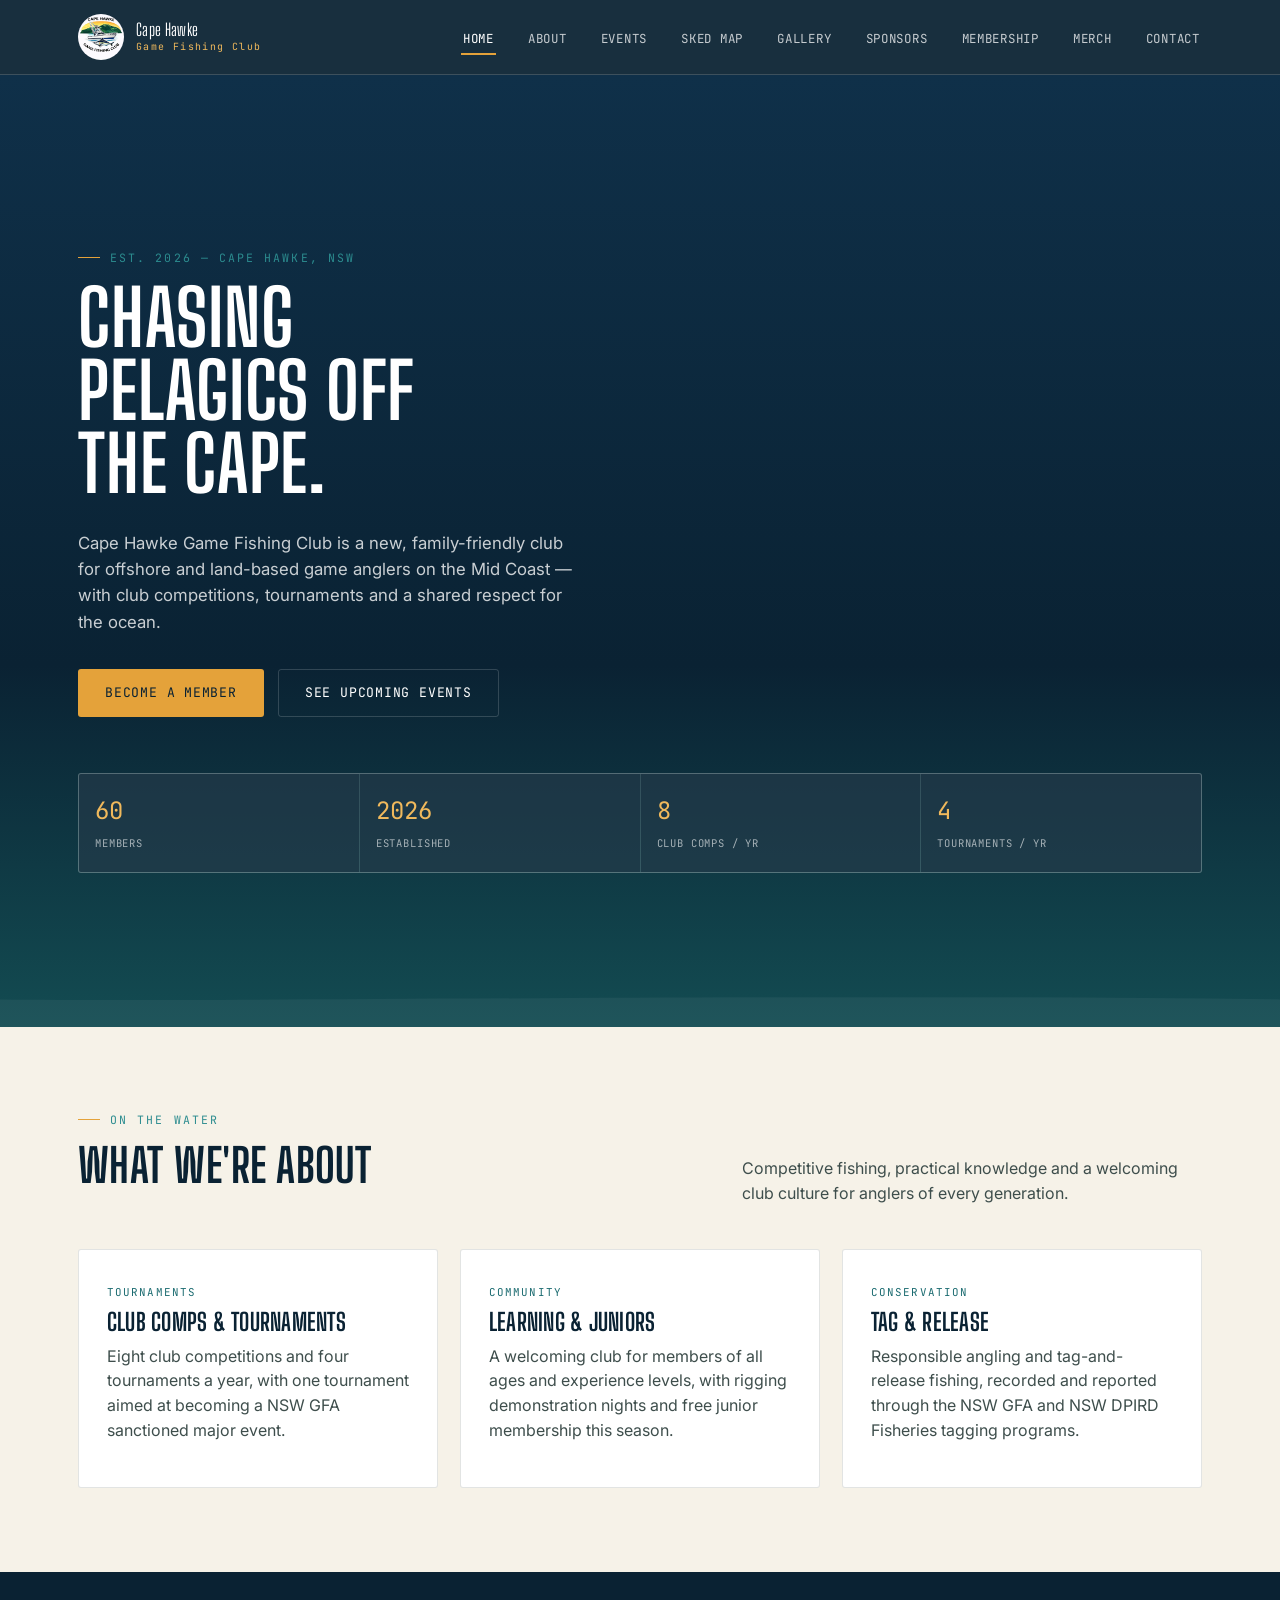
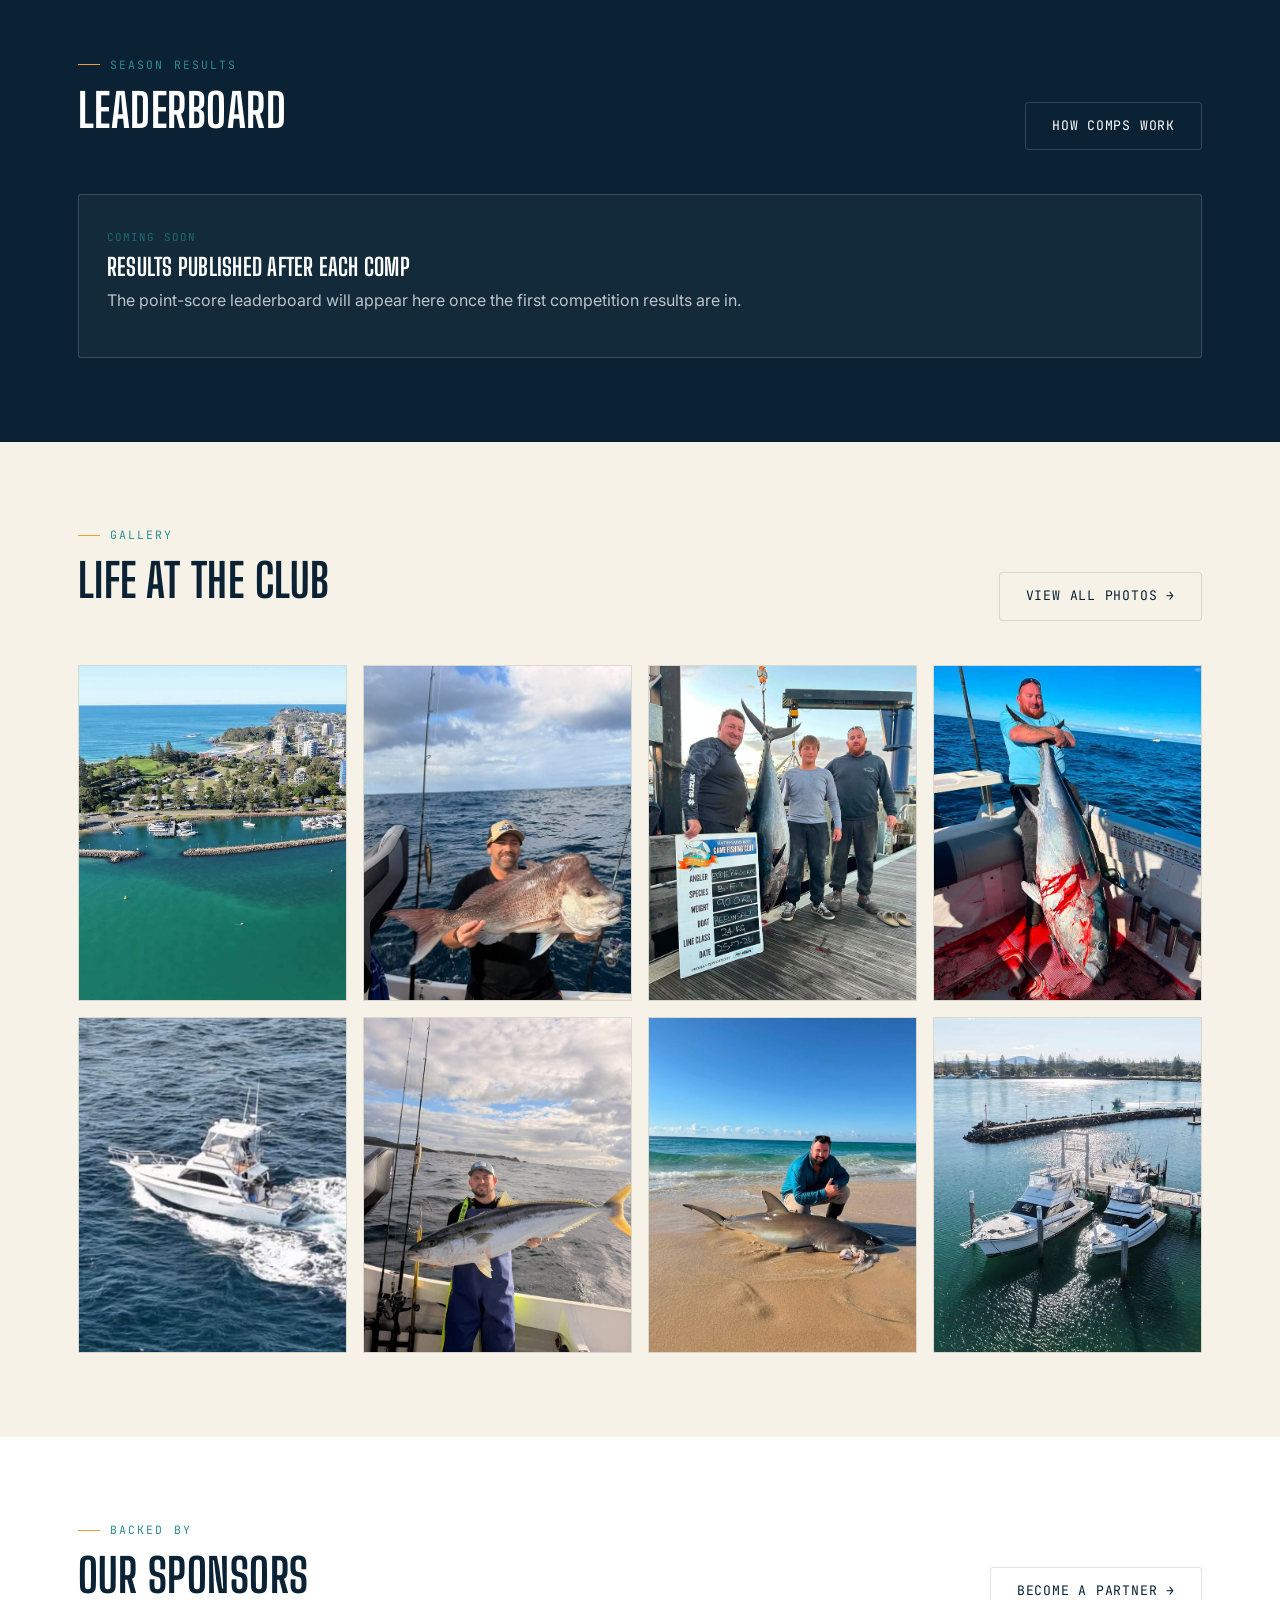
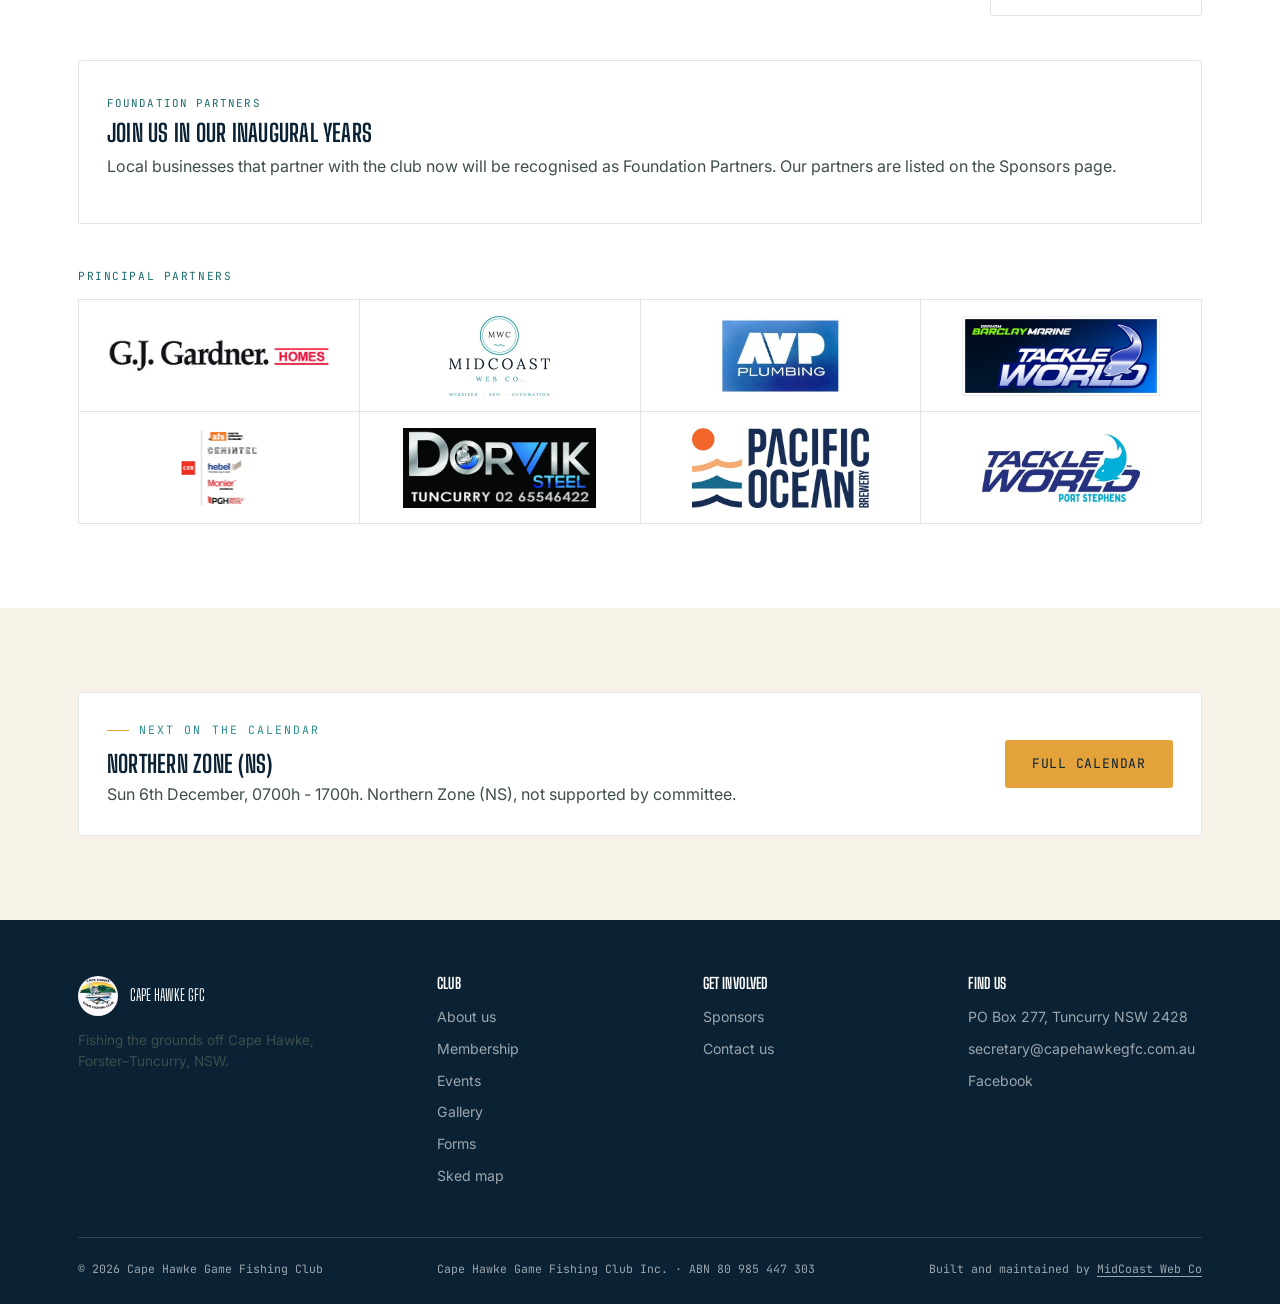
==== commit bc8e2f38: "Blue underlined body links, corrected grid-call examples on sked page Co-Authored-By: Claude Sonnet " ====
--- a/index.html
+++ b/index.html
@@ -13,7 +13,7 @@
 <meta property="og:image" content="https://capehawkegfc.com.au/assets/logo.jpg">
 
 <link rel="preconnect" href="https://fonts.googleapis.com"><link href="https://fonts.googleapis.com/css2?family=Big+Shoulders+Display:wght@600;700;800&family=Inter:wght@400;500;600&family=JetBrains+Mono:wght@400;500&display=swap" rel="stylesheet">
-<link rel="stylesheet" href="css/styles.css?v=20261109">
+<link rel="stylesheet" href="css/styles.css?v=20261113">
 <script type="application/ld+json">{"@context": "https://schema.org", "@type": "SportsClub", "@id": "https://capehawkegfc.com.au/#club", "name": "Cape Hawke Game Fishing Club", "alternateName": "Cape Hawke GFC", "legalName": "Cape Hawke Game Fishing Club Inc.", "url": "https://capehawkegfc.com.au/", "logo": "https://capehawkegfc.com.au/assets/logo.jpg", "image": "https://capehawkegfc.com.au/assets/logo.jpg", "email": "secretary@capehawkegfc.com.au", "sport": "Game fishing", "foundingDate": "2026", "address": {"@type": "PostalAddress", "streetAddress": "PO Box 277", "addressLocality": "Tuncurry", "addressRegion": "NSW", "postalCode": "2428", "addressCountry": "AU"}, "areaServed": [{"@type": "Place", "name": "Forster, NSW"}, {"@type": "Place", "name": "Tuncurry, NSW"}], "memberOf": {"@type": "SportsOrganization", "name": "NSW Game Fishing Association", "url": "https://www.nswgfa.com.au/"}, "sameAs": ["https://www.facebook.com/profile.php?id=61580954534318", "https://www.nswgfa.com.au/clubs/clubs?zone=3"]}</script>
 </head>
 <body>
--- a/css/styles.css
+++ b/css/styles.css
@@ -706,3 +706,29 @@
 .ph-item{display:flex;align-items:baseline;gap:10px;padding:8px 12px;border:1px solid rgba(0,0,0,0.12);border-radius:8px;background:#fff}
 .ph-k{font-family:var(--font-display);font-size:1.4rem;line-height:1;min-width:1.2em;color:var(--navy,#0f2f4a)}
 .ph-w{font-size:0.95rem}
+
+/* Clickable words in body text: blue and underlined so they read as links */
+
+:is(.section-sand,.section-white) p a:not(.btn):not(.pp-logo):not(:has(img)),
+:is(.section-sand,.section-white) li a:not(.btn):not(.pp-logo):not(:has(img)),
+:is(.section-sand,.section-white) .lede a:not(.btn):not(:has(img)) {
+  color: #1a5fb4;
+  text-decoration: underline;
+  text-underline-offset: 3px;
+  text-decoration-thickness: 1px;
+}
+
+:is(.section-sand,.section-white) p a:not(.btn):not(.pp-logo):not(:has(img)):hover,
+:is(.section-sand,.section-white) li a:not(.btn):not(.pp-logo):not(:has(img)):hover,
+:is(.section-sand,.section-white) .lede a:not(.btn):not(:has(img)):hover {
+  color: #0f3f80;
+  text-decoration-thickness: 2px;
+}
+.hero p a:not(.btn):not(:has(img)), .hero .lede a:not(.btn):not(:has(img)),
+.section-navy p a:not(.btn):not(:has(img)), .section-navy li a:not(.btn):not(:has(img)) {
+  color: #8ec5ff;
+}
+.hero p a:not(.btn):not(:has(img)):hover, .hero .lede a:not(.btn):not(:has(img)):hover,
+.section-navy p a:not(.btn):not(:has(img)):hover, .section-navy li a:not(.btn):not(:has(img)):hover {
+  color: #c4e0ff;
+}
